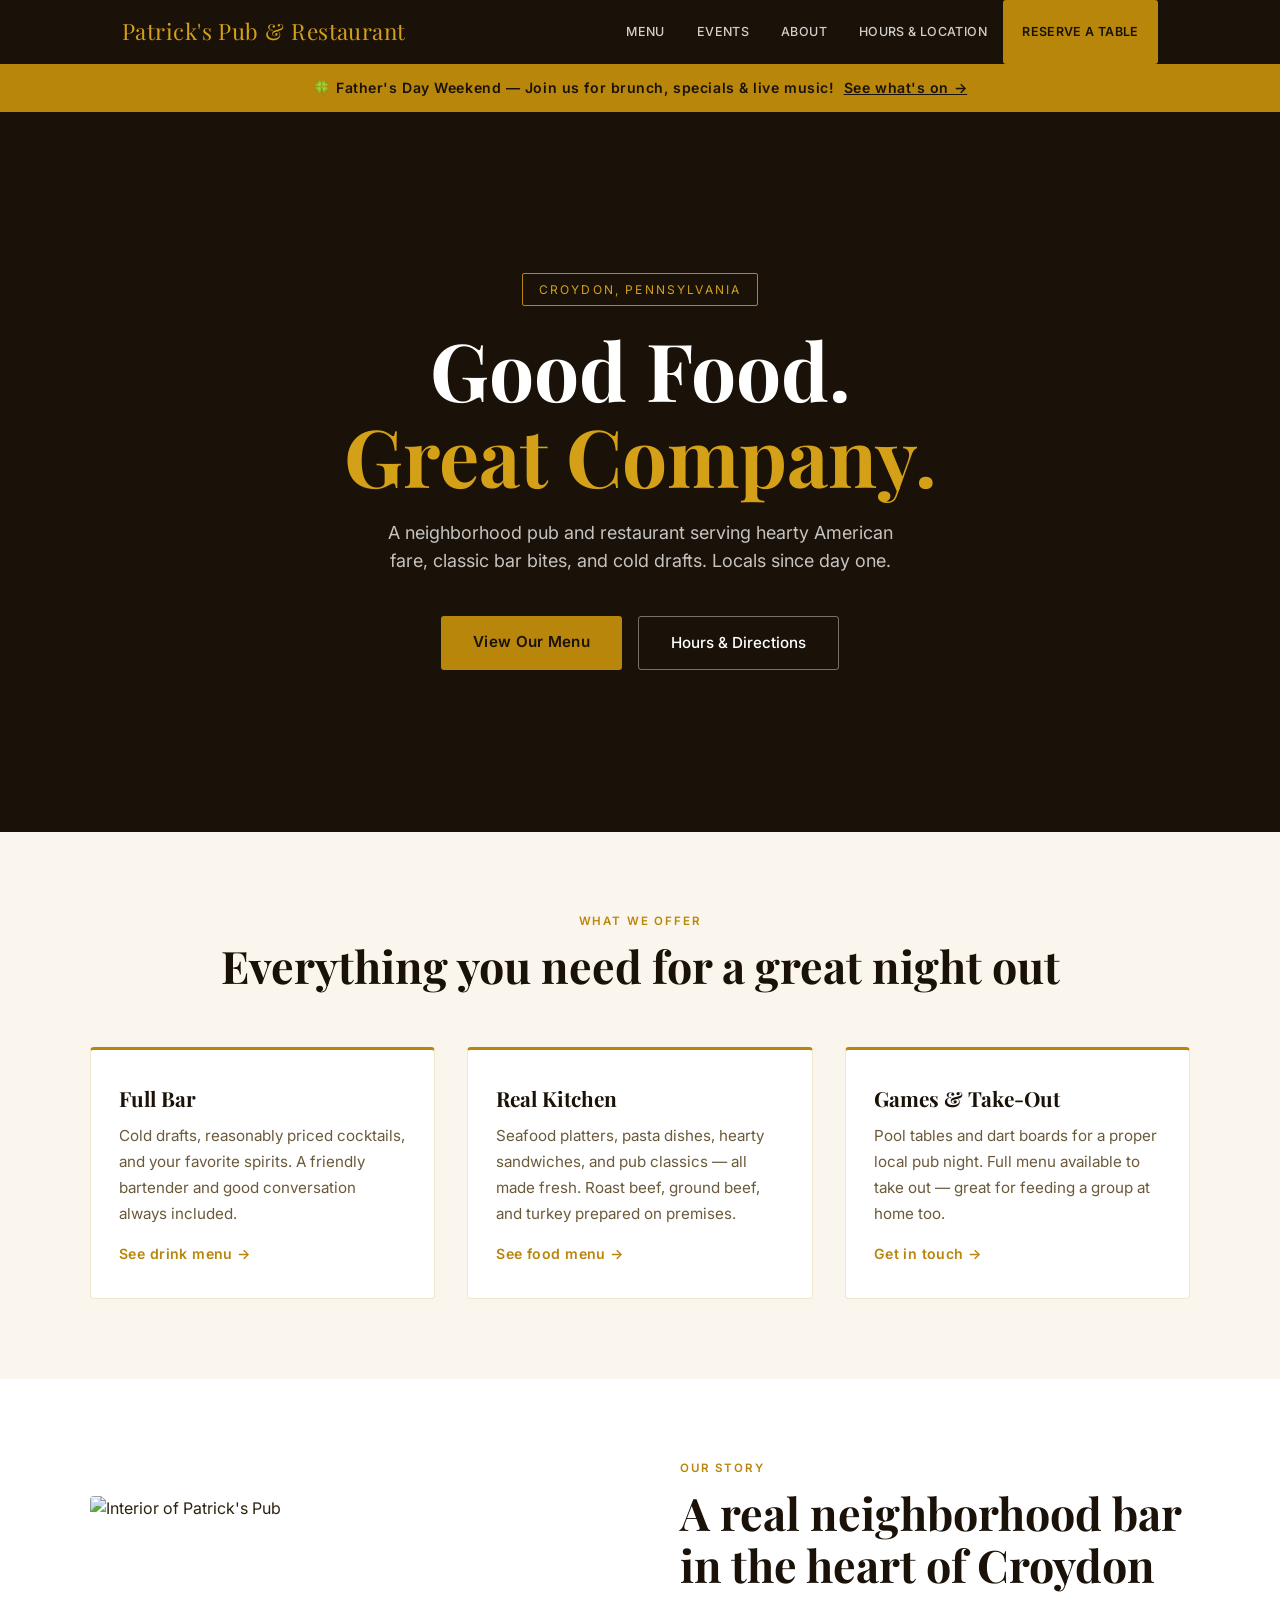
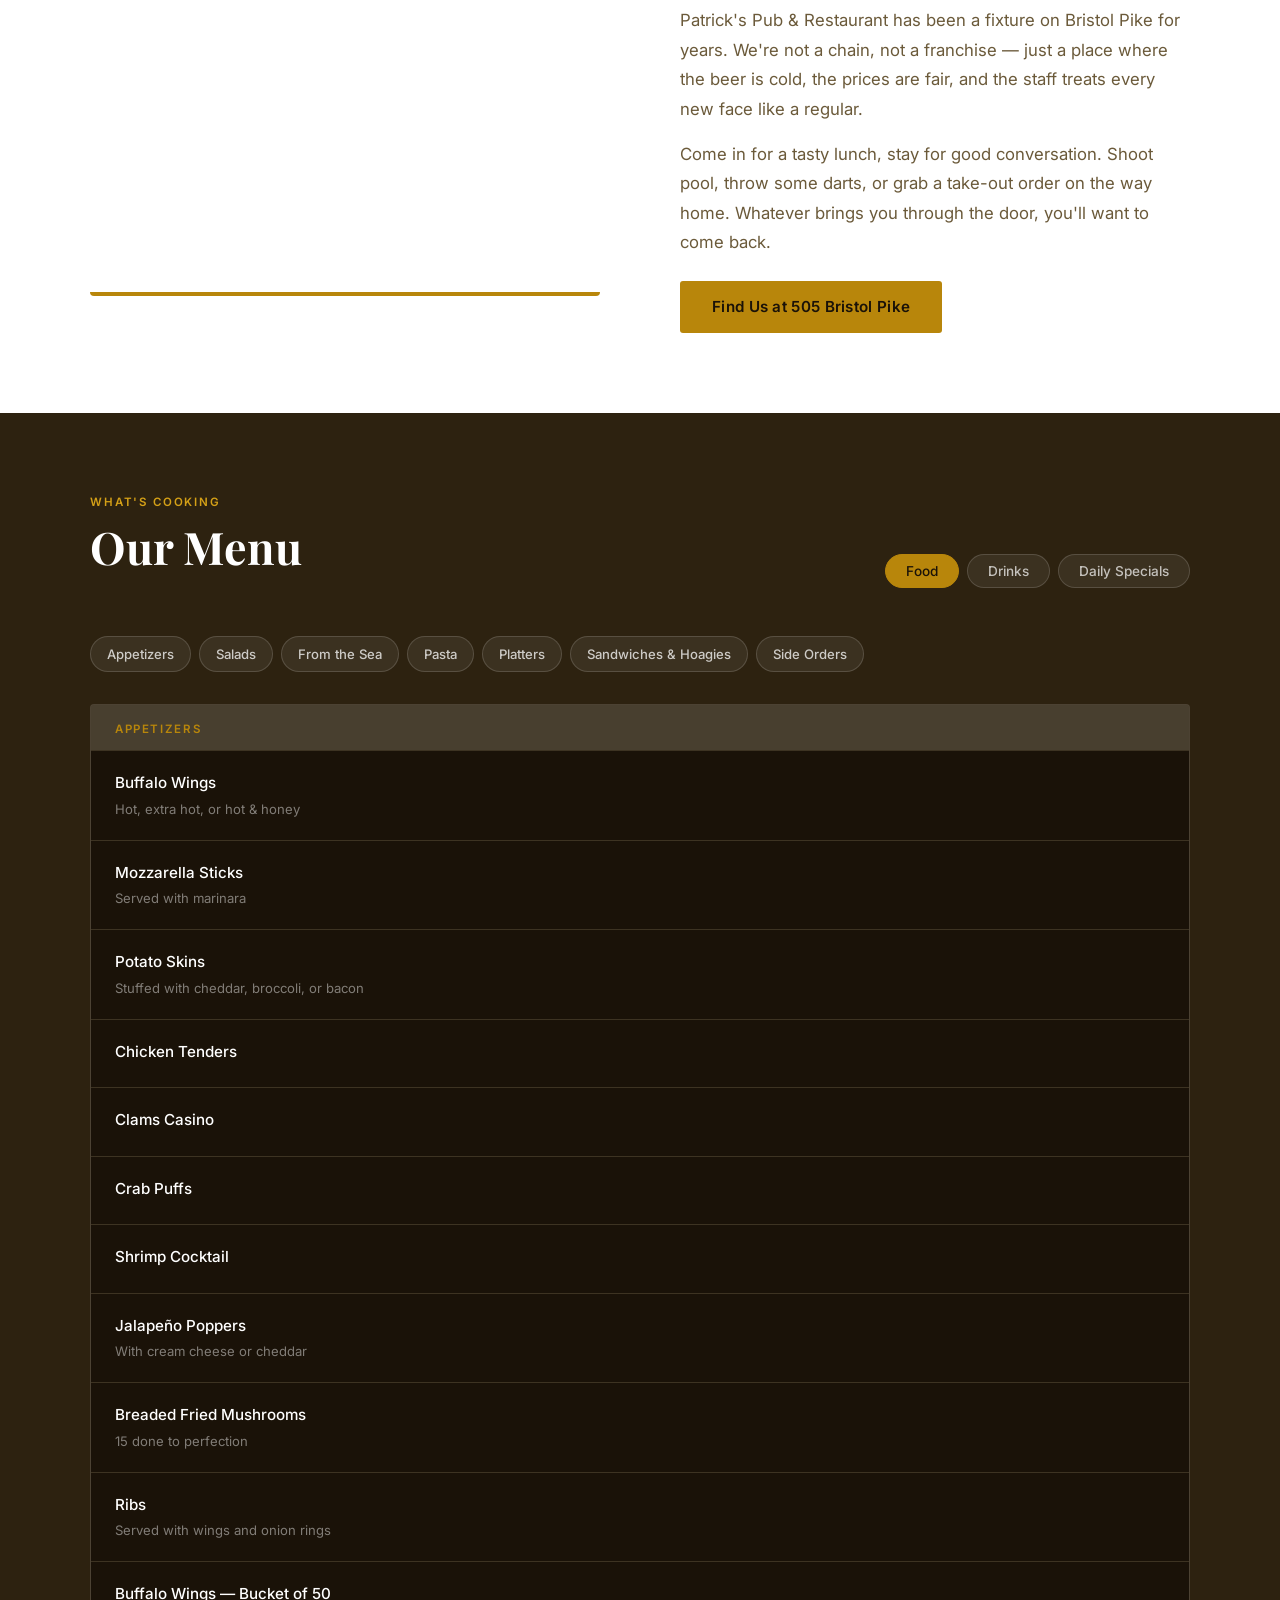
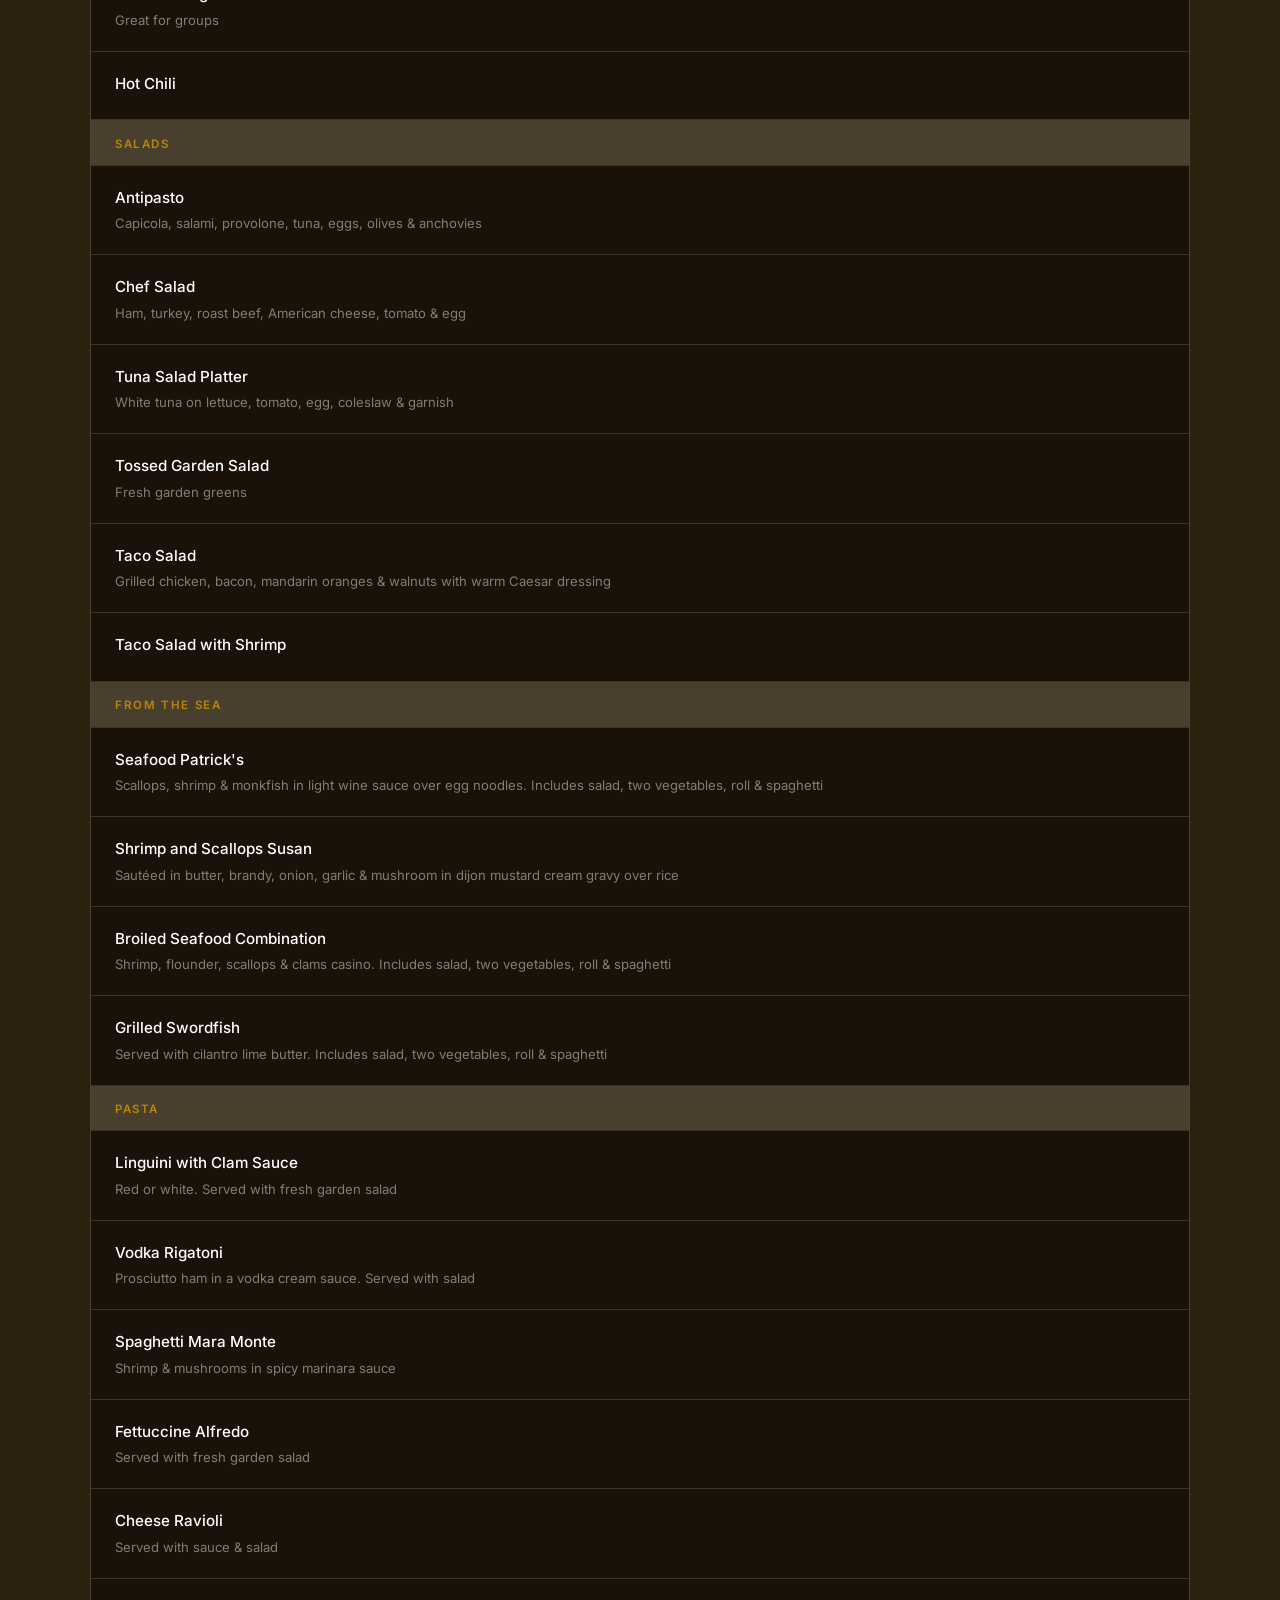
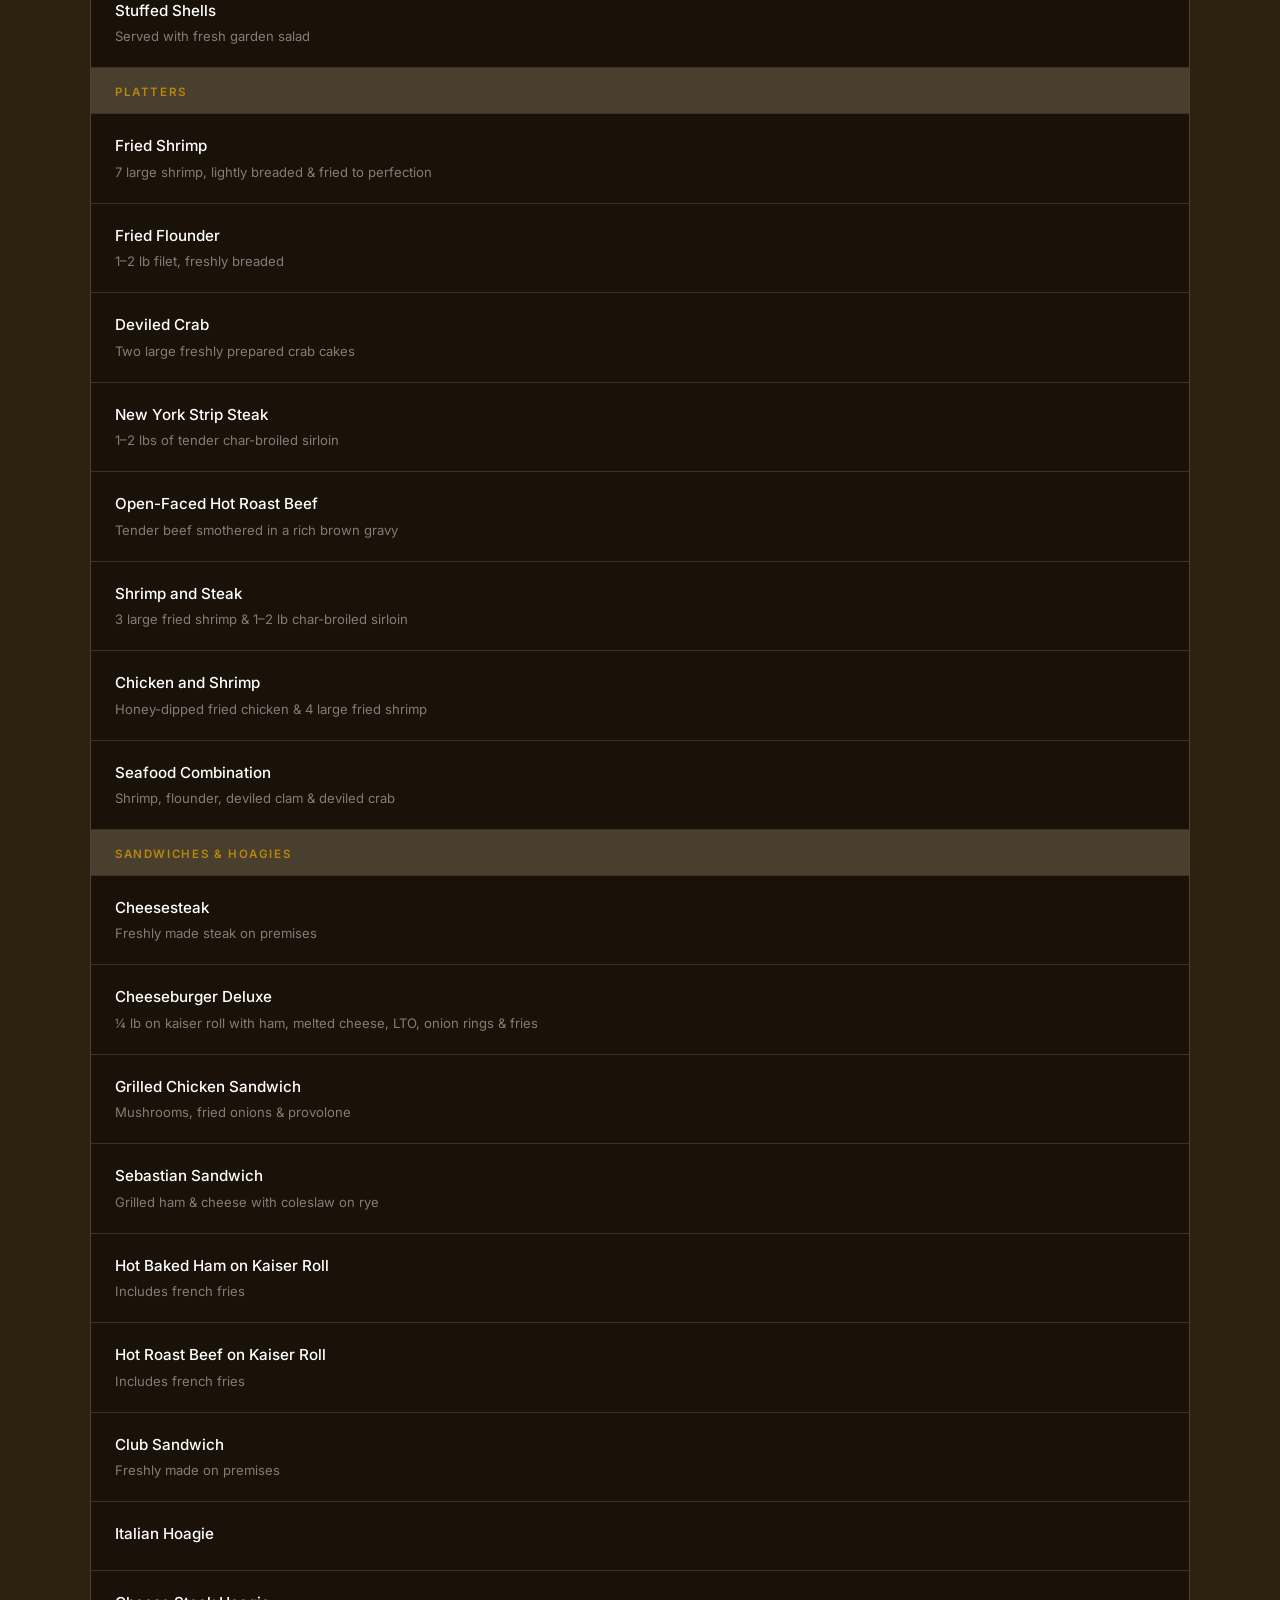
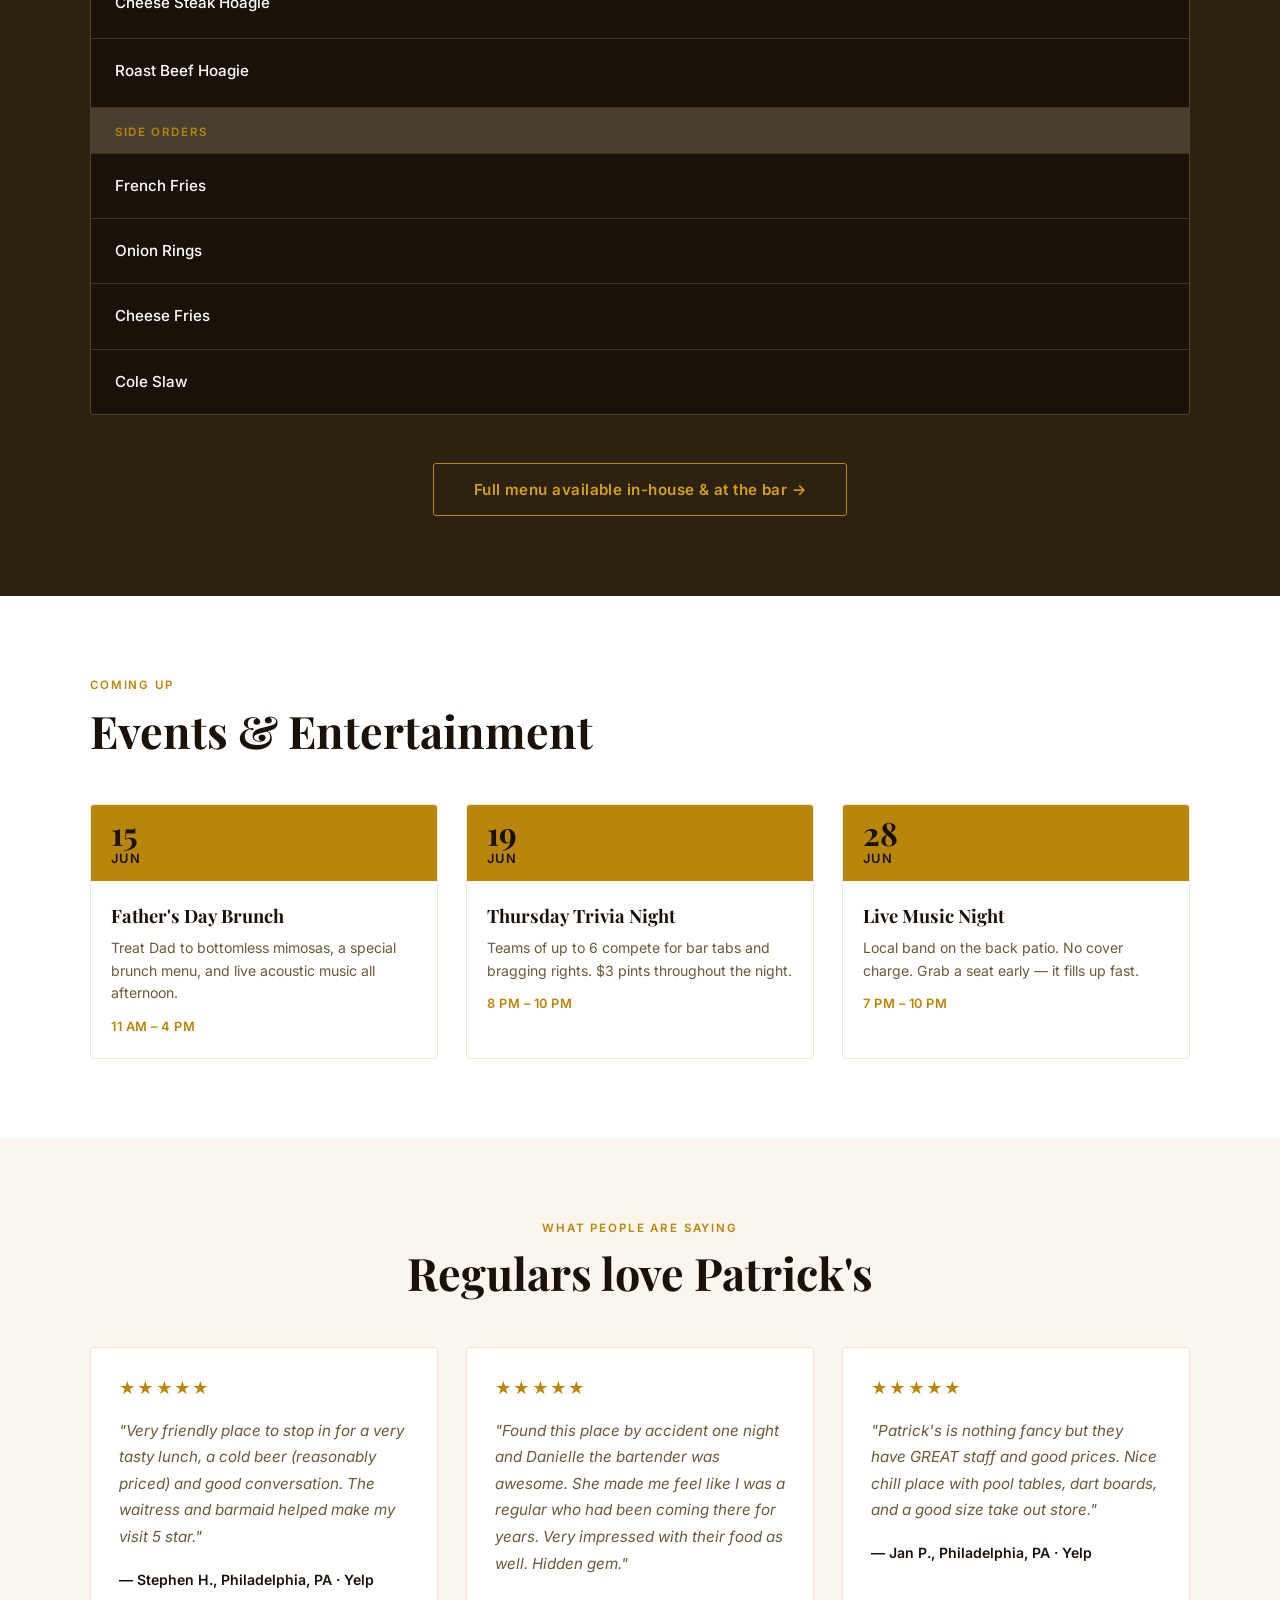
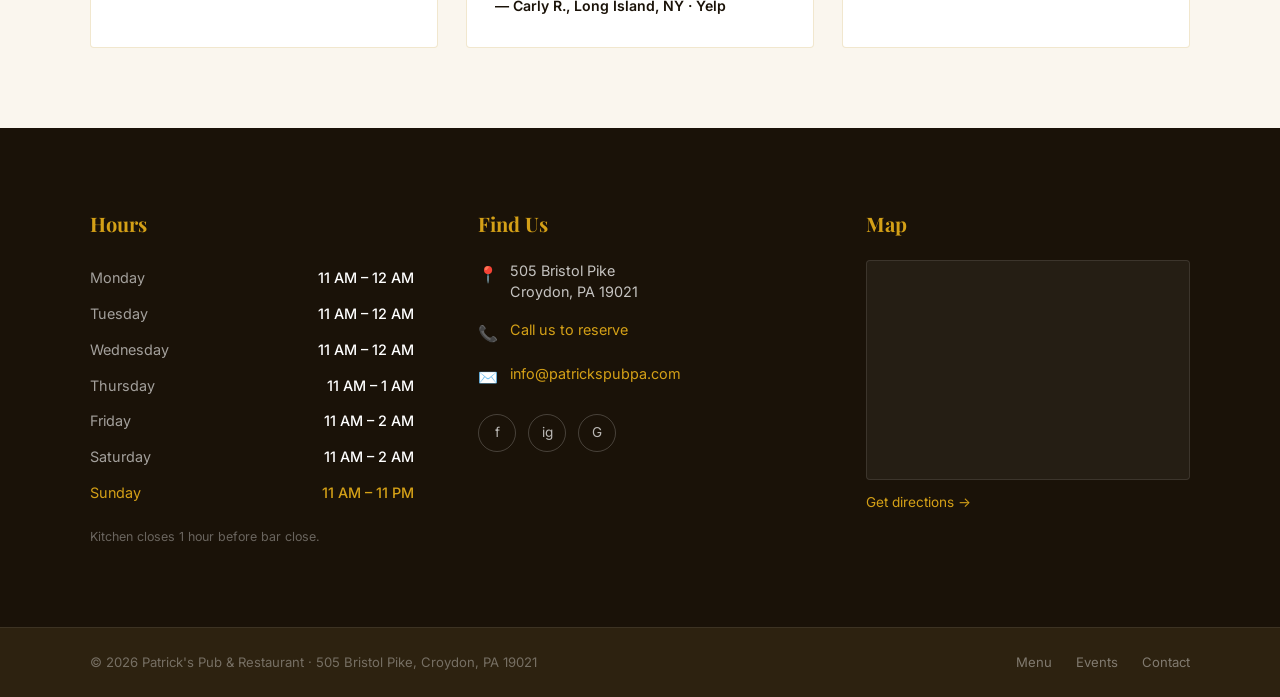
==== index.html @ c728c24e "Remove feature icons from features grid Removed feature icons from the features grid section." ====
<!DOCTYPE html>
<html lang="en">
<head>
<meta charset="UTF-8">
<meta name="viewport" content="width=device-width, initial-scale=1.0">
<title>Patrick's Pub & Restaurant – Croydon, PA</title>
<link href="https://fonts.googleapis.com/css2?family=Playfair+Display:wght@400;700&family=Inter:wght@400;500;600&display=swap" rel="stylesheet">
<style>
  *, *::before, *::after { box-sizing: border-box; margin: 0; padding: 0; }

  :root {
    --gold: #B8860B;
    --gold-light: #D4A017;
    --gold-pale: #FFF8E7;
    --dark: #1A1208;
    --dark-mid: #2D2210;
    --charcoal: #3B3020;
    --cream: #FAF6EE;
    --text: #2D2210;
    --text-muted: #6B5A3A;
    --border: rgba(184,134,11,0.2);
    --white: #fff;
  }

  html { scroll-behavior: smooth; }

  body {
    font-family: 'Inter', sans-serif;
    color: var(--text);
    background: var(--cream);
    line-height: 1.6;
  }

  /* ── NAV ── */
  nav {
    position: sticky;
    top: 0;
    z-index: 100;
    background: var(--dark);
    border-bottom: 1px solid var(--gold);
  }
  .nav-inner {
    max-width: 1100px;
    margin: 0 auto;
    padding: 0 2rem;
    display: flex;
    align-items: center;
    justify-content: space-between;
    height: 64px;
  }
  .nav-logo {
    font-family: 'Playfair Display', serif;
    font-size: 1.4rem;
    color: var(--gold-light);
    text-decoration: none;
    letter-spacing: 0.02em;
  }
  .nav-links {
    display: flex;
    gap: 0;
    list-style: none;
  }
  .nav-links a {
    color: rgba(255,255,255,0.8);
    text-decoration: none;
    font-size: 0.875rem;
    font-weight: 500;
    padding: 0 1rem;
    height: 64px;
    display: flex;
    align-items: center;
    transition: color 0.2s, background 0.2s;
    letter-spacing: 0.03em;
    text-transform: uppercase;
    font-size: 0.78rem;
  }
  .nav-links a:hover { color: var(--gold-light); background: rgba(255,255,255,0.05); }
  .nav-cta {
    background: var(--gold) !important;
    color: var(--dark) !important;
    font-weight: 600 !important;
    padding: 0 1.2rem !important;
    border-radius: 3px;
  }
  .nav-cta:hover { background: var(--gold-light) !important; }

  .hamburger { display: none; background: none; border: none; cursor: pointer; padding: 8px; }
  .hamburger span { display: block; width: 22px; height: 2px; background: var(--gold-light); margin: 5px 0; transition: 0.3s; }
  .mobile-menu { display: none; background: var(--dark); border-top: 1px solid var(--border); }
  .mobile-menu a { display: block; color: rgba(255,255,255,0.85); text-decoration: none; padding: 1rem 2rem; border-bottom: 1px solid rgba(255,255,255,0.06); font-size: 0.9rem; letter-spacing: 0.03em; }
  .mobile-menu a:hover { background: rgba(255,255,255,0.05); color: var(--gold-light); }

  /* ── HERO ── */
  .hero {
    background: var(--dark);
    color: white;
    min-height: 80vh;
    display: flex;
    align-items: center;
    justify-content: center;
    text-align: center;
    position: relative;
    overflow: hidden;
    padding: 6rem 2rem;
  }
  .hero::before {
    content: '';
    position: absolute;
    inset: 0;
    background: url('https://images.unsplash.com/photo-1514190051997-0f6f39ca5cde?w=1600&q=80') center/cover no-repeat;
    opacity: 0.18;
  }
  .hero-content { position: relative; max-width: 760px; }
  .hero-eyebrow {
    display: inline-block;
    font-size: 0.75rem;
    letter-spacing: 0.18em;
    text-transform: uppercase;
    color: var(--gold-light);
    margin-bottom: 1.25rem;
    border: 1px solid var(--gold);
    padding: 0.35rem 1rem;
    border-radius: 2px;
  }
  .hero h1 {
    font-family: 'Playfair Display', serif;
    font-size: clamp(2.8rem, 7vw, 5rem);
    line-height: 1.08;
    font-weight: 700;
    margin-bottom: 1.25rem;
    color: white;
  }
  .hero h1 em { color: var(--gold-light); font-style: normal; }
  .hero p {
    font-size: 1.125rem;
    color: rgba(255,255,255,0.75);
    max-width: 520px;
    margin: 0 auto 2.5rem;
  }
  .hero-actions { display: flex; gap: 1rem; justify-content: center; flex-wrap: wrap; }
  .btn-primary {
    background: var(--gold);
    color: var(--dark);
    text-decoration: none;
    font-weight: 600;
    padding: 0.85rem 2rem;
    border-radius: 3px;
    font-size: 0.95rem;
    transition: background 0.2s, transform 0.15s;
    letter-spacing: 0.02em;
  }
  .btn-primary:hover { background: var(--gold-light); transform: translateY(-1px); }
  .btn-outline {
    border: 1.5px solid rgba(255,255,255,0.4);
    color: white;
    text-decoration: none;
    font-weight: 500;
    padding: 0.85rem 2rem;
    border-radius: 3px;
    font-size: 0.95rem;
    transition: border-color 0.2s, background 0.2s;
  }
  .btn-outline:hover { border-color: var(--gold); background: rgba(255,255,255,0.05); }

  /* ── INFO BAR ── */
  .info-bar {
    background: var(--gold);
    color: var(--dark);
    padding: 0.75rem 2rem;
    text-align: center;
    font-size: 0.88rem;
    font-weight: 600;
    letter-spacing: 0.04em;
  }
  .info-bar a { color: var(--dark); text-decoration: underline; }

  /* ── SECTIONS ── */
  section { padding: 5rem 2rem; }
  .section-inner { max-width: 1100px; margin: 0 auto; }

  .section-label {
    font-size: 0.72rem;
    letter-spacing: 0.16em;
    text-transform: uppercase;
    color: var(--gold);
    font-weight: 600;
    margin-bottom: 0.6rem;
  }
  .section-title {
    font-family: 'Playfair Display', serif;
    font-size: clamp(2rem, 4vw, 2.8rem);
    font-weight: 700;
    color: var(--dark);
    line-height: 1.15;
    margin-bottom: 1rem;
  }
  .section-body {
    font-size: 1.05rem;
    color: var(--text-muted);
    max-width: 560px;
    line-height: 1.75;
  }

  /* ── ABOUT ── */
  .about { background: var(--white); }
  .about-grid {
    display: grid;
    grid-template-columns: 1fr 1fr;
    gap: 5rem;
    align-items: center;
  }
  .about-img {
    border-radius: 4px;
    overflow: hidden;
    position: relative;
  }
  .about-img img { width: 100%; display: block; height: 400px; object-fit: cover; }
  .about-img::after {
    content: '';
    position: absolute;
    bottom: 0;
    left: 0;
    right: 0;
    height: 4px;
    background: var(--gold);
  }
  .about-text .btn-primary { display: inline-block; margin-top: 1.5rem; }

  /* ── FEATURES (3-up) ── */
  .features { background: var(--cream); }
  .features-grid {
    display: grid;
    grid-template-columns: repeat(3, 1fr);
    gap: 2rem;
    margin-top: 3.5rem;
  }
  .feature-card {
    background: var(--white);
    border: 1px solid var(--border);
    border-top: 3px solid var(--gold);
    border-radius: 4px;
    padding: 2rem 1.75rem;
  }
  .feature-icon {
    width: 48px;
    height: 48px;
    background: var(--gold-pale);
    border-radius: 50%;
    display: flex;
    align-items: center;
    justify-content: center;
    margin-bottom: 1.25rem;
    font-size: 1.4rem;
  }
  .feature-card h3 {
    font-family: 'Playfair Display', serif;
    font-size: 1.3rem;
    font-weight: 700;
    color: var(--dark);
    margin-bottom: 0.5rem;
  }
  .feature-card p { font-size: 0.95rem; color: var(--text-muted); line-height: 1.7; }
  .feature-card a {
    display: inline-block;
    margin-top: 1rem;
    color: var(--gold);
    font-weight: 600;
    font-size: 0.88rem;
    text-decoration: none;
    letter-spacing: 0.03em;
  }
  .feature-card a:hover { text-decoration: underline; }

  /* ── MENU PREVIEW ── */
  .menu-section { background: var(--dark-mid); }
  .menu-section .section-title { color: white; }
  .menu-section .section-body { color: rgba(255,255,255,0.65); }
  .menu-section .section-label { color: var(--gold-light); }
  .menu-header { display: flex; justify-content: space-between; align-items: flex-end; flex-wrap: wrap; gap: 1rem; margin-bottom: 3rem; }
  .menu-tabs { display: flex; gap: 0.5rem; flex-wrap: wrap; margin-top: 1.5rem; }
  .menu-tab {
    background: rgba(255,255,255,0.07);
    border: 1px solid rgba(255,255,255,0.15);
    color: rgba(255,255,255,0.7);
    padding: 0.5rem 1.25rem;
    border-radius: 30px;
    font-size: 0.85rem;
    cursor: pointer;
    font-family: 'Inter', sans-serif;
    font-weight: 500;
    transition: 0.2s;
  }
  .menu-tab:hover, .menu-tab.active { background: var(--gold); border-color: var(--gold); color: var(--dark); }
  .menu-grid { display: grid; grid-template-columns: 1fr; gap: 1px; background: rgba(255,255,255,0.08); border: 1px solid rgba(255,255,255,0.08); border-radius: 4px; overflow: hidden; }
  .menu-section-btns { display: flex; gap: 0.5rem; flex-wrap: wrap; margin: 1.5rem 0 2rem; }
  .menu-section-btn { background: rgba(255,255,255,0.07); border: 1px solid rgba(255,255,255,0.15); color: rgba(255,255,255,0.75); padding: 0.4rem 1rem; border-radius: 30px; font-size: 0.82rem; cursor: pointer; font-family: 'Inter', sans-serif; font-weight: 500; transition: 0.2s; text-decoration: none; display: inline-block; }
  .menu-section-btn:hover { background: rgba(184,134,11,0.25); border-color: var(--gold); color: var(--gold-light); }
  .menu-item {
    background: var(--dark);
    padding: 1.25rem 1.5rem;
    display: flex;
    justify-content: space-between;
    align-items: baseline;
    gap: 1rem;
  }
  .menu-item:hover { background: var(--dark-mid); }
  .menu-item-name { font-weight: 500; color: white; font-size: 0.95rem; }
  .menu-item-desc { font-size: 0.82rem; color: rgba(255,255,255,0.45); margin-top: 0.2rem; }
  .menu-item-price { color: var(--gold-light); font-weight: 600; font-size: 0.95rem; white-space: nowrap; flex-shrink: 0; }
  .menu-divider { grid-column: 1 / -1; background: rgba(255,255,255,0.06); padding: 0.6rem 1.5rem; }
  .menu-divider span { font-size: 0.72rem; letter-spacing: 0.14em; text-transform: uppercase; color: var(--gold); font-weight: 600; }
  .menu-cta { text-align: center; margin-top: 3rem; }
  .menu-cta a { display: inline-block; border: 1.5px solid var(--gold); color: var(--gold-light); text-decoration: none; font-weight: 600; padding: 0.85rem 2.5rem; border-radius: 3px; font-size: 0.95rem; transition: 0.2s; letter-spacing: 0.03em; }
  .menu-cta a:hover { background: var(--gold); color: var(--dark); }

  /* ── EVENTS ── */
  .events { background: var(--white); }
  .events-grid { display: grid; grid-template-columns: repeat(3, 1fr); gap: 1.75rem; margin-top: 3rem; }
  .event-card { border: 1px solid var(--border); border-radius: 4px; overflow: hidden; }
  .event-date-bar { background: var(--gold); padding: 0.75rem 1.25rem; display: flex; align-items: center; gap: 0.75rem; }
  .event-day { font-family: 'Playfair Display', serif; font-size: 2rem; font-weight: 700; color: var(--dark); line-height: 1; }
  .event-month { font-size: 0.8rem; font-weight: 600; color: var(--dark); text-transform: uppercase; letter-spacing: 0.1em; }
  .event-body { padding: 1.25rem; }
  .event-body h3 { font-family: 'Playfair Display', serif; font-size: 1.15rem; font-weight: 700; color: var(--dark); margin-bottom: 0.4rem; }
  .event-body p { font-size: 0.88rem; color: var(--text-muted); line-height: 1.6; }
  .event-time { display: inline-block; margin-top: 0.75rem; font-size: 0.8rem; font-weight: 600; color: var(--gold); letter-spacing: 0.04em; }

  /* ── REVIEWS ── */
  .reviews { background: var(--cream); }
  .reviews-grid { display: grid; grid-template-columns: repeat(3, 1fr); gap: 1.75rem; margin-top: 3rem; }
  .review-card { background: var(--white); border: 1px solid var(--border); border-radius: 4px; padding: 1.75rem; }
  .stars { color: var(--gold); font-size: 1rem; margin-bottom: 1rem; letter-spacing: 0.08em; }
  .review-card blockquote { font-size: 0.95rem; color: var(--text-muted); line-height: 1.75; font-style: italic; margin-bottom: 1rem; }
  .reviewer { font-weight: 600; font-size: 0.88rem; color: var(--dark); }

  /* ── HOURS + LOCATION ── */
  .location-section { background: var(--dark); color: white; }
  .location-grid { display: grid; grid-template-columns: 1fr 1fr 1fr; gap: 4rem; }
  .location-col h3 { font-family: 'Playfair Display', serif; font-size: 1.25rem; color: var(--gold-light); margin-bottom: 1.25rem; }
  .hours-table { width: 100%; border-collapse: collapse; }
  .hours-table td { padding: 0.4rem 0; font-size: 0.9rem; }
  .hours-table td:first-child { color: rgba(255,255,255,0.6); }
  .hours-table td:last-child { text-align: right; color: white; font-weight: 500; }
  .hours-table tr.today td { color: var(--gold-light); }
  .hours-table tr.today td:last-child { color: var(--gold-light); }
  .contact-item { display: flex; gap: 0.75rem; margin-bottom: 1rem; align-items: flex-start; }
  .contact-icon { font-size: 1rem; color: var(--gold); margin-top: 2px; flex-shrink: 0; }
  .contact-item p { font-size: 0.9rem; color: rgba(255,255,255,0.75); line-height: 1.5; }
  .contact-item a { color: var(--gold-light); text-decoration: none; }
  .contact-item a:hover { text-decoration: underline; }
  .social-links { display: flex; gap: 0.75rem; margin-top: 1.5rem; }
  .social-link {
    width: 38px; height: 38px; border-radius: 50%;
    border: 1px solid rgba(255,255,255,0.2);
    display: flex; align-items: center; justify-content: center;
    color: rgba(255,255,255,0.7); text-decoration: none; font-size: 0.85rem;
    transition: 0.2s;
  }
  .social-link:hover { border-color: var(--gold); color: var(--gold-light); }
  .map-embed { border-radius: 4px; overflow: hidden; height: 220px; background: rgba(255,255,255,0.05); border: 1px solid rgba(255,255,255,0.1); display: flex; align-items: center; justify-content: center; }
  .map-embed iframe { width: 100%; height: 100%; border: none; display: block; }

  /* ── FOOTER ── */
  footer { background: var(--dark-mid); border-top: 1px solid rgba(255,255,255,0.08); padding: 1.5rem 2rem; }
  .footer-inner { max-width: 1100px; margin: 0 auto; display: flex; justify-content: space-between; align-items: center; flex-wrap: wrap; gap: 1rem; }
  .footer-inner p { font-size: 0.82rem; color: rgba(255,255,255,0.35); }
  .footer-links { display: flex; gap: 1.5rem; }
  .footer-links a { font-size: 0.82rem; color: rgba(255,255,255,0.4); text-decoration: none; }
  .footer-links a:hover { color: var(--gold-light); }

  /* ── RESPONSIVE ── */
  @media (max-width: 900px) {
    .nav-links { display: none; }
    .hamburger { display: block; }
    .about-grid { grid-template-columns: 1fr; gap: 2.5rem; }
    .features-grid { grid-template-columns: 1fr; }
    .menu-grid { grid-template-columns: 1fr; }
    .events-grid { grid-template-columns: 1fr; }
    .reviews-grid { grid-template-columns: 1fr; }
    .location-grid { grid-template-columns: 1fr; gap: 2.5rem; }
    .footer-inner { flex-direction: column; text-align: center; }
  }
  @media (max-width: 600px) {
    section { padding: 3.5rem 1.25rem; }
    .hero { padding: 4rem 1.25rem; min-height: auto; }
    .menu-header { flex-direction: column; align-items: flex-start; }
  }
</style>
</head>
<body>

<!-- NAV -->
<nav>
  <div class="nav-inner">
    <a href="#" class="nav-logo">Patrick's Pub &amp; Restaurant</a>
    <ul class="nav-links">
      <li><a href="#menu">Menu</a></li>
      <li><a href="#events">Events</a></li>
      <li><a href="#about">About</a></li>
      <li><a href="#location">Hours &amp; Location</a></li>
      <li><a href="tel:+1" class="nav-cta">Reserve a Table</a></li>
    </ul>
    <button class="hamburger" onclick="document.getElementById('mobileMenu').style.display = document.getElementById('mobileMenu').style.display === 'block' ? 'none' : 'block'" aria-label="Toggle menu">
      <span></span><span></span><span></span>
    </button>
  </div>
  <div class="mobile-menu" id="mobileMenu">
    <a href="#menu">Menu</a>
    <a href="#events">Events &amp; Specials</a>
    <a href="#about">About Us</a>
    <a href="#location">Hours &amp; Location</a>
    <a href="tel:+1">Reserve a Table</a>
  </div>
</nav>

<!-- INFO BAR -->
<div class="info-bar">
  🍀 Father's Day Weekend — Join us for brunch, specials &amp; live music! &nbsp;<a href="#events">See what's on →</a>
</div>

<!-- HERO -->
<section class="hero" id="home">
  <div class="hero-content">
    <span class="hero-eyebrow">Croydon, Pennsylvania</span>
    <h1>Good Food.<br><em>Great Company.</em></h1>
    <p>A neighborhood pub and restaurant serving hearty American fare, classic bar bites, and cold drafts. Locals since day one.</p>
    <div class="hero-actions">
      <a href="#menu" class="btn-primary">View Our Menu</a>
      <a href="#location" class="btn-outline">Hours &amp; Directions</a>
    </div>
  </div>
</section>

<!-- FEATURES 3-UP -->
<section class="features" id="about">
  <div class="section-inner">
    <div style="text-align:center; margin-bottom: 1rem;">
      <p class="section-label">What we offer</p>
      <h2 class="section-title" style="margin: 0 auto;">Everything you need for a great night out</h2>
    </div>
    <div class="features-grid">
      <div class="feature-card">
        <h3>Full Bar</h3>
        <p>Cold drafts, reasonably priced cocktails, and your favorite spirits. A friendly bartender and good conversation always included.</p>
        <a href="#menu">See drink menu →</a>
      </div>
      <div class="feature-card">
        <h3>Real Kitchen</h3>
        <p>Seafood platters, pasta dishes, hearty sandwiches, and pub classics — all made fresh. Roast beef, ground beef, and turkey prepared on premises.</p>
        <a href="#menu">See food menu →</a>
      </div>
      <div class="feature-card">
        <h3>Games &amp; Take-Out</h3>
        <p>Pool tables and dart boards for a proper local pub night. Full menu available to take out — great for feeding a group at home too.</p>
        <a href="#location">Get in touch →</a>
      </div>
    </div>
  </div>
</section>

<!-- ABOUT -->
<section class="about">
  <div class="section-inner">
    <div class="about-grid">
      <div class="about-img">
        <img src="https://images.unsplash.com/photo-1555396273-367ea4eb4db5?w=800&q=80" alt="Interior of Patrick's Pub" loading="lazy">
      </div>
      <div class="about-text">
        <p class="section-label">Our story</p>
        <h2 class="section-title">A real neighborhood bar in the heart of Croydon</h2>
        <p class="section-body">Patrick's Pub &amp; Restaurant has been a fixture on Bristol Pike for years. We're not a chain, not a franchise — just a place where the beer is cold, the prices are fair, and the staff treats every new face like a regular.</p>
        <p class="section-body" style="margin-top:1rem;">Come in for a tasty lunch, stay for good conversation. Shoot pool, throw some darts, or grab a take-out order on the way home. Whatever brings you through the door, you'll want to come back.</p>
        <a href="#location" class="btn-primary">Find Us at 505 Bristol Pike</a>
      </div>
    </div>
  </div>
</section>

<!-- MENU -->
<section class="menu-section" id="menu">
  <div class="section-inner">
    <div class="menu-header">
      <div>
        <p class="section-label">What's cooking</p>
        <h2 class="section-title">Our Menu</h2>
      </div>
      <div class="menu-tabs">
        <button class="menu-tab active" onclick="showMenu('food', this)">Food</button>
        <button class="menu-tab" onclick="showMenu('drinks', this)">Drinks</button>
        <button class="menu-tab" onclick="showMenu('specials', this)">Daily Specials</button>
      </div>
    </div>

    <div class="menu-section-btns" id="food-section-btns">
      <a href="#sec-appetizers" class="menu-section-btn">Appetizers</a>
      <a href="#sec-salads" class="menu-section-btn">Salads</a>
      <a href="#sec-sea" class="menu-section-btn">From the Sea</a>
      <a href="#sec-pasta" class="menu-section-btn">Pasta</a>
      <a href="#sec-platters" class="menu-section-btn">Platters</a>
      <a href="#sec-sandwiches" class="menu-section-btn">Sandwiches &amp; Hoagies</a>
      <a href="#sec-sides" class="menu-section-btn">Side Orders</a>
    </div>

    <!-- FOOD MENU -->
    <div id="menu-food" class="menu-grid">
      <div class="menu-divider" id="sec-appetizers"><span>Appetizers</span></div>
      <div class="menu-item"><div><div class="menu-item-name">Buffalo Wings</div><div class="menu-item-desc">Hot, extra hot, or hot &amp; honey</div></div><div class="menu-item-price"></div></div>
      <div class="menu-item"><div><div class="menu-item-name">Mozzarella Sticks</div><div class="menu-item-desc">Served with marinara</div></div><div class="menu-item-price"></div></div>
      <div class="menu-item"><div><div class="menu-item-name">Potato Skins</div><div class="menu-item-desc">Stuffed with cheddar, broccoli, or bacon</div></div><div class="menu-item-price"></div></div>
      <div class="menu-item"><div><div class="menu-item-name">Chicken Tenders</div><div class="menu-item-desc"></div></div><div class="menu-item-price"></div></div>
      <div class="menu-item"><div><div class="menu-item-name">Clams Casino</div><div class="menu-item-desc"></div></div><div class="menu-item-price"></div></div>
      <div class="menu-item"><div><div class="menu-item-name">Crab Puffs</div><div class="menu-item-desc"></div></div><div class="menu-item-price"></div></div>
      <div class="menu-item"><div><div class="menu-item-name">Shrimp Cocktail</div><div class="menu-item-desc"></div></div><div class="menu-item-price"></div></div>
      <div class="menu-item"><div><div class="menu-item-name">Jalapeño Poppers</div><div class="menu-item-desc">With cream cheese or cheddar</div></div><div class="menu-item-price"></div></div>
      <div class="menu-item"><div><div class="menu-item-name">Breaded Fried Mushrooms</div><div class="menu-item-desc">15 done to perfection</div></div><div class="menu-item-price"></div></div>
      <div class="menu-item"><div><div class="menu-item-name">Ribs</div><div class="menu-item-desc">Served with wings and onion rings</div></div><div class="menu-item-price"></div></div>
      <div class="menu-item"><div><div class="menu-item-name">Buffalo Wings — Bucket of 50</div><div class="menu-item-desc">Great for groups</div></div><div class="menu-item-price"></div></div>
      <div class="menu-item"><div><div class="menu-item-name">Hot Chili</div><div class="menu-item-desc"></div></div><div class="menu-item-price"></div></div>

      <div class="menu-divider" id="sec-salads"><span>Salads</span></div>
      <div class="menu-item"><div><div class="menu-item-name">Antipasto</div><div class="menu-item-desc">Capicola, salami, provolone, tuna, eggs, olives &amp; anchovies</div></div><div class="menu-item-price"></div></div>
      <div class="menu-item"><div><div class="menu-item-name">Chef Salad</div><div class="menu-item-desc">Ham, turkey, roast beef, American cheese, tomato &amp; egg</div></div><div class="menu-item-price"></div></div>
      <div class="menu-item"><div><div class="menu-item-name">Tuna Salad Platter</div><div class="menu-item-desc">White tuna on lettuce, tomato, egg, coleslaw &amp; garnish</div></div><div class="menu-item-price"></div></div>
      <div class="menu-item"><div><div class="menu-item-name">Tossed Garden Salad</div><div class="menu-item-desc">Fresh garden greens</div></div><div class="menu-item-price"></div></div>
      <div class="menu-item"><div><div class="menu-item-name">Taco Salad</div><div class="menu-item-desc">Grilled chicken, bacon, mandarin oranges &amp; walnuts with warm Caesar dressing</div></div><div class="menu-item-price"></div></div>
      <div class="menu-item"><div><div class="menu-item-name">Taco Salad with Shrimp</div><div class="menu-item-desc"></div></div><div class="menu-item-price"></div></div>

      <div class="menu-divider" id="sec-sea"><span>From the Sea</span></div>
      <div class="menu-item"><div><div class="menu-item-name">Seafood Patrick's</div><div class="menu-item-desc">Scallops, shrimp &amp; monkfish in light wine sauce over egg noodles. Includes salad, two vegetables, roll &amp; spaghetti</div></div><div class="menu-item-price"></div></div>
      <div class="menu-item"><div><div class="menu-item-name">Shrimp and Scallops Susan</div><div class="menu-item-desc">Sautéed in butter, brandy, onion, garlic &amp; mushroom in dijon mustard cream gravy over rice</div></div><div class="menu-item-price"></div></div>
      <div class="menu-item"><div><div class="menu-item-name">Broiled Seafood Combination</div><div class="menu-item-desc">Shrimp, flounder, scallops &amp; clams casino. Includes salad, two vegetables, roll &amp; spaghetti</div></div><div class="menu-item-price"></div></div>
      <div class="menu-item"><div><div class="menu-item-name">Grilled Swordfish</div><div class="menu-item-desc">Served with cilantro lime butter. Includes salad, two vegetables, roll &amp; spaghetti</div></div><div class="menu-item-price"></div></div>

      <div class="menu-divider" id="sec-pasta"><span>Pasta</span></div>
      <div class="menu-item"><div><div class="menu-item-name">Linguini with Clam Sauce</div><div class="menu-item-desc">Red or white. Served with fresh garden salad</div></div><div class="menu-item-price"></div></div>
      <div class="menu-item"><div><div class="menu-item-name">Vodka Rigatoni</div><div class="menu-item-desc">Prosciutto ham in a vodka cream sauce. Served with salad</div></div><div class="menu-item-price"></div></div>
      <div class="menu-item"><div><div class="menu-item-name">Spaghetti Mara Monte</div><div class="menu-item-desc">Shrimp &amp; mushrooms in spicy marinara sauce</div></div><div class="menu-item-price"></div></div>
      <div class="menu-item"><div><div class="menu-item-name">Fettuccine Alfredo</div><div class="menu-item-desc">Served with fresh garden salad</div></div><div class="menu-item-price"></div></div>
      <div class="menu-item"><div><div class="menu-item-name">Cheese Ravioli</div><div class="menu-item-desc">Served with sauce &amp; salad</div></div><div class="menu-item-price"></div></div>
      <div class="menu-item"><div><div class="menu-item-name">Stuffed Shells</div><div class="menu-item-desc">Served with fresh garden salad</div></div><div class="menu-item-price"></div></div>

      <div class="menu-divider" id="sec-platters"><span>Platters</span></div>
      <div class="menu-item"><div><div class="menu-item-name">Fried Shrimp</div><div class="menu-item-desc">7 large shrimp, lightly breaded &amp; fried to perfection</div></div><div class="menu-item-price"></div></div>
      <div class="menu-item"><div><div class="menu-item-name">Fried Flounder</div><div class="menu-item-desc">1–2 lb filet, freshly breaded</div></div><div class="menu-item-price"></div></div>
      <div class="menu-item"><div><div class="menu-item-name">Deviled Crab</div><div class="menu-item-desc">Two large freshly prepared crab cakes</div></div><div class="menu-item-price"></div></div>
      <div class="menu-item"><div><div class="menu-item-name">New York Strip Steak</div><div class="menu-item-desc">1–2 lbs of tender char-broiled sirloin</div></div><div class="menu-item-price"></div></div>
      <div class="menu-item"><div><div class="menu-item-name">Open-Faced Hot Roast Beef</div><div class="menu-item-desc">Tender beef smothered in a rich brown gravy</div></div><div class="menu-item-price"></div></div>
      <div class="menu-item"><div><div class="menu-item-name">Shrimp and Steak</div><div class="menu-item-desc">3 large fried shrimp &amp; 1–2 lb char-broiled sirloin</div></div><div class="menu-item-price"></div></div>
      <div class="menu-item"><div><div class="menu-item-name">Chicken and Shrimp</div><div class="menu-item-desc">Honey-dipped fried chicken &amp; 4 large fried shrimp</div></div><div class="menu-item-price"></div></div>
      <div class="menu-item"><div><div class="menu-item-name">Seafood Combination</div><div class="menu-item-desc">Shrimp, flounder, deviled clam &amp; deviled crab</div></div><div class="menu-item-price"></div></div>

      <div class="menu-divider" id="sec-sandwiches"><span>Sandwiches &amp; Hoagies</span></div>
      <div class="menu-item"><div><div class="menu-item-name">Cheesesteak</div><div class="menu-item-desc">Freshly made steak on premises</div></div><div class="menu-item-price"></div></div>
      <div class="menu-item"><div><div class="menu-item-name">Cheeseburger Deluxe</div><div class="menu-item-desc">¼ lb on kaiser roll with ham, melted cheese, LTO, onion rings &amp; fries</div></div><div class="menu-item-price"></div></div>
      <div class="menu-item"><div><div class="menu-item-name">Grilled Chicken Sandwich</div><div class="menu-item-desc">Mushrooms, fried onions &amp; provolone</div></div><div class="menu-item-price"></div></div>
      <div class="menu-item"><div><div class="menu-item-name">Sebastian Sandwich</div><div class="menu-item-desc">Grilled ham &amp; cheese with coleslaw on rye</div></div><div class="menu-item-price"></div></div>
      <div class="menu-item"><div><div class="menu-item-name">Hot Baked Ham on Kaiser Roll</div><div class="menu-item-desc">Includes french fries</div></div><div class="menu-item-price"></div></div>
      <div class="menu-item"><div><div class="menu-item-name">Hot Roast Beef on Kaiser Roll</div><div class="menu-item-desc">Includes french fries</div></div><div class="menu-item-price"></div></div>
      <div class="menu-item"><div><div class="menu-item-name">Club Sandwich</div><div class="menu-item-desc">Freshly made on premises</div></div><div class="menu-item-price"></div></div>
      <div class="menu-item"><div><div class="menu-item-name">Italian Hoagie</div><div class="menu-item-desc"></div></div><div class="menu-item-price"></div></div>
      <div class="menu-item"><div><div class="menu-item-name">Cheese Steak Hoagie</div><div class="menu-item-desc"></div></div><div class="menu-item-price"></div></div>
      <div class="menu-item"><div><div class="menu-item-name">Roast Beef Hoagie</div><div class="menu-item-desc"></div></div><div class="menu-item-price"></div></div>

      <div class="menu-divider" id="sec-sides"><span>Side Orders</span></div>
      <div class="menu-item"><div><div class="menu-item-name">French Fries</div></div><div class="menu-item-price"></div></div>
      <div class="menu-item"><div><div class="menu-item-name">Onion Rings</div></div><div class="menu-item-price"></div></div>
      <div class="menu-item"><div><div class="menu-item-name">Cheese Fries</div></div><div class="menu-item-price"></div></div>
      <div class="menu-item"><div><div class="menu-item-name">Cole Slaw</div></div><div class="menu-item-price"></div></div>
    </div>

    <!-- DRINKS MENU -->
    <div id="menu-drinks" class="menu-grid" style="display:none">
      <div class="menu-divider"><span>Drafts on Tap</span></div>
      <div class="menu-item"><div><div class="menu-item-name">Yuengling Lager</div><div class="menu-item-desc">Pennsylvania's own</div></div><div class="menu-item-price"></div></div>
      <div class="menu-item"><div><div class="menu-item-name">Guinness Stout</div><div class="menu-item-desc">Nitro pour, perfectly settled</div></div><div class="menu-item-price"></div></div>
      <div class="menu-item"><div><div class="menu-item-name">Blue Moon</div><div class="menu-item-desc">Served with an orange slice</div></div><div class="menu-item-price"></div></div>
      <div class="menu-item"><div><div class="menu-item-name">Rotating Craft</div><div class="menu-item-desc">Ask your bartender for today's selection</div></div><div class="menu-item-price"></div></div>
      <div class="menu-divider"><span>Cocktails</span></div>
      <div class="menu-item"><div><div class="menu-item-name">Patrick's Old Fashioned</div><div class="menu-item-desc">Bourbon, bitters, orange peel</div></div><div class="menu-item-price"></div></div>
      <div class="menu-item"><div><div class="menu-item-name">Irish Mule</div><div class="menu-item-desc">Jameson, ginger beer, lime</div></div><div class="menu-item-price"></div></div>
      <div class="menu-item"><div><div class="menu-item-name">Long Island Iced Tea</div><div class="menu-item-desc">The classic, done right</div></div><div class="menu-item-price"></div></div>
      <div class="menu-item"><div><div class="menu-item-name">House Sangria</div><div class="menu-item-desc">Red or white, seasonal fruit</div></div><div class="menu-item-price"></div></div>
    </div>

    <!-- SPECIALS MENU -->
    <div id="menu-specials" class="menu-grid" style="display:none">
      <div class="menu-divider"><span>Daily Specials</span></div>
      <div class="menu-item"><div><div class="menu-item-name">Monday — Wing Night</div><div class="menu-item-desc">Wing specials all night long</div></div><div class="menu-item-price">All Night</div></div>
      <div class="menu-item"><div><div class="menu-item-name">Happy Hour</div><div class="menu-item-desc">$1 off all drafts &amp; well drinks</div></div><div class="menu-item-price">3–6 PM</div></div>
      <div class="menu-item"><div><div class="menu-item-name">Pool Tables &amp; Dart Boards</div><div class="menu-item-desc">Available every night — bring a team</div></div><div class="menu-item-price">Always</div></div>
      <div class="menu-item"><div><div class="menu-item-name">Take-Out Available</div><div class="menu-item-desc">Full menu available to go</div></div><div class="menu-item-price">Any Time</div></div>
    </div>

    <div class="menu-cta"><a href="#location">Full menu available in-house &amp; at the bar →</a></div>
  </div>
</section>

<!-- EVENTS -->
<section class="events" id="events">
  <div class="section-inner">
    <p class="section-label">Coming up</p>
    <h2 class="section-title">Events &amp; Entertainment</h2>
    <div class="events-grid">
      <div class="event-card">
        <div class="event-date-bar">
          <div>
            <div class="event-day">15</div>
            <div class="event-month">Jun</div>
          </div>
        </div>
        <div class="event-body">
          <h3>Father's Day Brunch</h3>
          <p>Treat Dad to bottomless mimosas, a special brunch menu, and live acoustic music all afternoon.</p>
          <span class="event-time">11 AM – 4 PM</span>
        </div>
      </div>
      <div class="event-card">
        <div class="event-date-bar">
          <div>
            <div class="event-day">19</div>
            <div class="event-month">Jun</div>
          </div>
        </div>
        <div class="event-body">
          <h3>Thursday Trivia Night</h3>
          <p>Teams of up to 6 compete for bar tabs and bragging rights. $3 pints throughout the night.</p>
          <span class="event-time">8 PM – 10 PM</span>
        </div>
      </div>
      <div class="event-card">
        <div class="event-date-bar">
          <div>
            <div class="event-day">28</div>
            <div class="event-month">Jun</div>
          </div>
        </div>
        <div class="event-body">
          <h3>Live Music Night</h3>
          <p>Local band on the back patio. No cover charge. Grab a seat early — it fills up fast.</p>
          <span class="event-time">7 PM – 10 PM</span>
        </div>
      </div>
    </div>
  </div>
</section>

<!-- REVIEWS -->
<section class="reviews">
  <div class="section-inner">
    <div style="text-align:center;">
      <p class="section-label">What people are saying</p>
      <h2 class="section-title">Regulars love Patrick's</h2>
    </div>
    <div class="reviews-grid">
      <div class="review-card">
        <div class="stars">★★★★★</div>
        <blockquote>"Very friendly place to stop in for a very tasty lunch, a cold beer (reasonably priced) and good conversation. The waitress and barmaid helped make my visit 5 star."</blockquote>
        <span class="reviewer">— Stephen H., Philadelphia, PA · Yelp</span>
      </div>
      <div class="review-card">
        <div class="stars">★★★★★</div>
        <blockquote>"Found this place by accident one night and Danielle the bartender was awesome. She made me feel like I was a regular who had been coming there for years. Very impressed with their food as well. Hidden gem."</blockquote>
        <span class="reviewer">— Carly R., Long Island, NY · Yelp</span>
      </div>
      <div class="review-card">
        <div class="stars">★★★★★</div>
        <blockquote>"Patrick's is nothing fancy but they have GREAT staff and good prices. Nice chill place with pool tables, dart boards, and a good size take out store."</blockquote>
        <span class="reviewer">— Jan P., Philadelphia, PA · Yelp</span>
      </div>
    </div>
  </div>
</section>

<!-- HOURS & LOCATION -->
<section class="location-section" id="location">
  <div class="section-inner">
    <div class="location-grid">
      <div class="location-col">
        <h3>Hours</h3>
        <table class="hours-table" id="hours-table">
          <tr data-day="1"><td>Monday</td><td>11 AM – 12 AM</td></tr>
          <tr data-day="2"><td>Tuesday</td><td>11 AM – 12 AM</td></tr>
          <tr data-day="3"><td>Wednesday</td><td>11 AM – 12 AM</td></tr>
          <tr data-day="4"><td>Thursday</td><td>11 AM – 1 AM</td></tr>
          <tr data-day="5"><td>Friday</td><td>11 AM – 2 AM</td></tr>
          <tr data-day="6"><td>Saturday</td><td>11 AM – 2 AM</td></tr>
          <tr data-day="0"><td>Sunday</td><td>11 AM – 11 PM</td></tr>
        </table>
        <p style="font-size:0.78rem; color:rgba(255,255,255,0.35); margin-top:1rem;">Kitchen closes 1 hour before bar close.</p>
      </div>

      <div class="location-col">
        <h3>Find Us</h3>
        <div class="contact-item">
          <span class="contact-icon">📍</span>
          <p>505 Bristol Pike<br>Croydon, PA 19021</p>
        </div>
        <div class="contact-item">
          <span class="contact-icon">📞</span>
          <p><a href="tel:+1">Call us to reserve</a></p>
        </div>
        <div class="contact-item">
          <span class="contact-icon">✉️</span>
          <p><a href="mailto:info@patrickspubpa.com">info@patrickspubpa.com</a></p>
        </div>
        <div class="social-links">
          <a href="#" class="social-link" aria-label="Facebook">f</a>
          <a href="#" class="social-link" aria-label="Instagram">ig</a>
          <a href="#" class="social-link" aria-label="Google">G</a>
        </div>
      </div>

      <div class="location-col">
        <h3>Map</h3>
        <div class="map-embed">
          <iframe
            src="https://www.google.com/maps/embed?pb=!1m18!1m12!1m3!1d3047.88!2d-74.9!3d40.09!2m3!1f0!2f0!3f0!3m2!1i1024!2i768!4f13.1!3m3!1m2!1s0x0%3A0x0!2s505+Bristol+Pike%2C+Croydon%2C+PA+19021!5e0!3m2!1sen!2sus!4v1"
            allowfullscreen=""
            loading="lazy"
            referrerpolicy="no-referrer-when-downgrade"
            title="Patrick's Pub location map">
          </iframe>
        </div>
        <a href="https://maps.google.com/?q=505+Bristol+Pike+Croydon+PA+19021" target="_blank" style="display:inline-block; margin-top:0.75rem; font-size:0.85rem; color:var(--gold-light); text-decoration:none;">Get directions →</a>
      </div>
    </div>
  </div>
</section>

<!-- FOOTER -->
<footer>
  <div class="footer-inner">
    <p>© 2026 Patrick's Pub &amp; Restaurant · 505 Bristol Pike, Croydon, PA 19021</p>
    <div class="footer-links">
      <a href="#menu">Menu</a>
      <a href="#events">Events</a>
      <a href="#location">Contact</a>
    </div>
  </div>
</footer>

<script>
  // Highlight today's hours row dynamically
  const todayDay = new Date().getDay(); // 0=Sun, 1=Mon ... 6=Sat
  document.querySelectorAll('#hours-table tr[data-day]').forEach(row => {
    if (parseInt(row.getAttribute('data-day')) === todayDay) {
      row.classList.add('today');
    }
  });

  function showMenu(type, btn) {
    ['food','drinks','specials'].forEach(t => {
      document.getElementById('menu-' + t).style.display = t === type ? 'grid' : 'none';
    });
    document.querySelectorAll('.menu-tab').forEach(b => b.classList.remove('active'));
    btn.classList.add('active');
    // Show section jump buttons only for food tab
    document.getElementById('food-section-btns').style.display = type === 'food' ? 'flex' : 'none';
  }
</script>

</body>
</html>
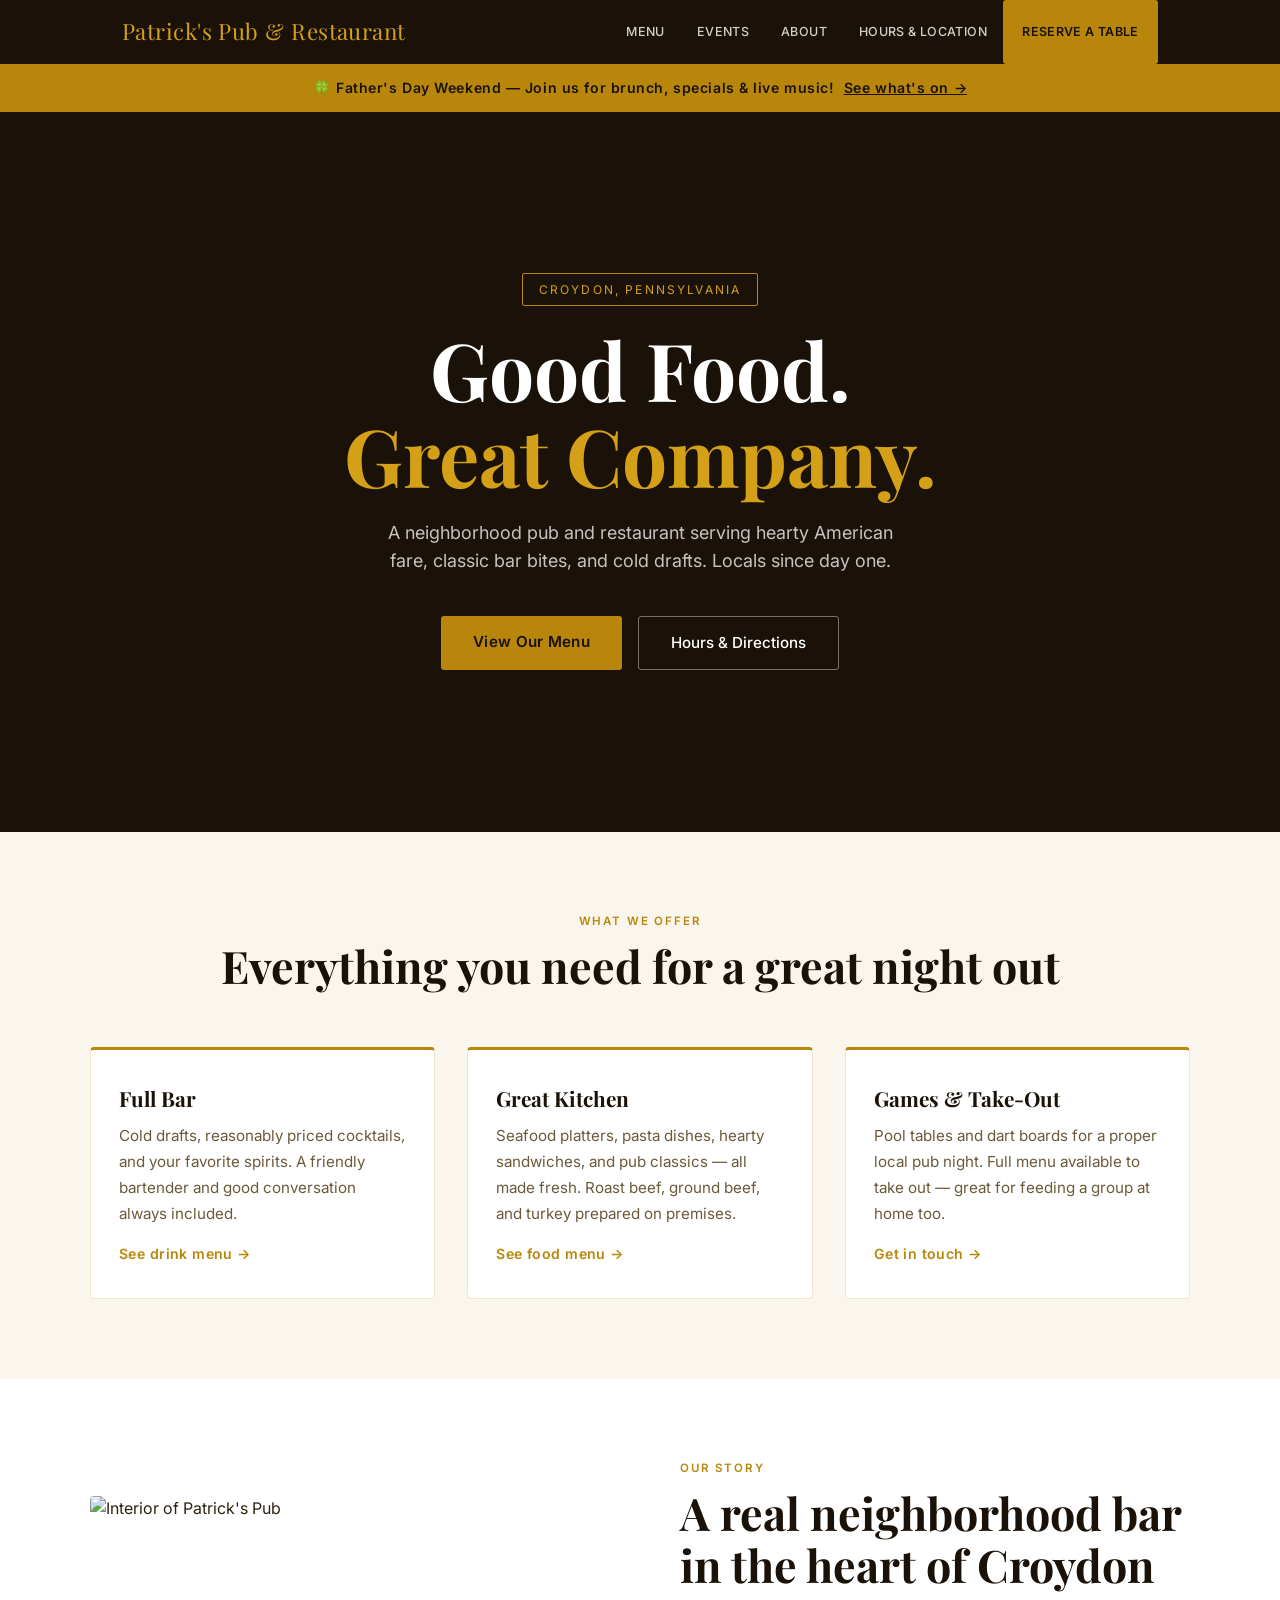
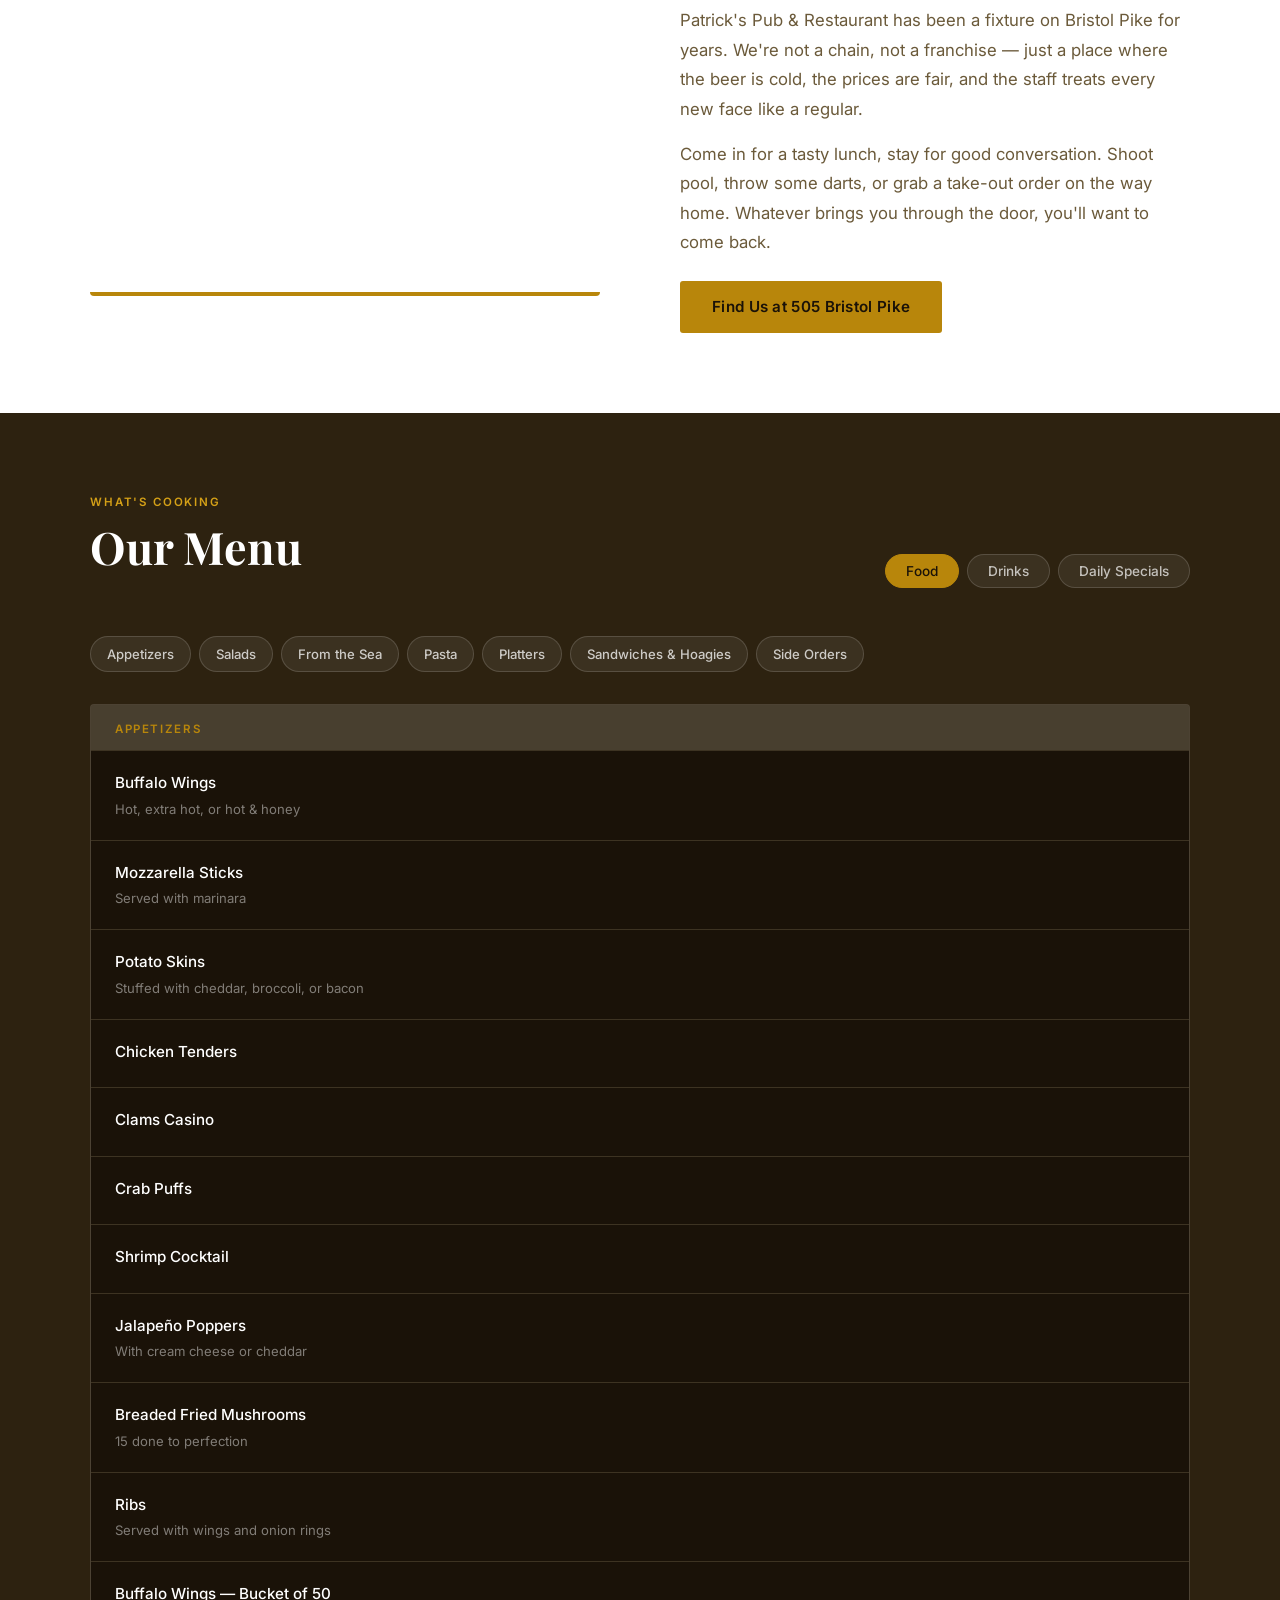
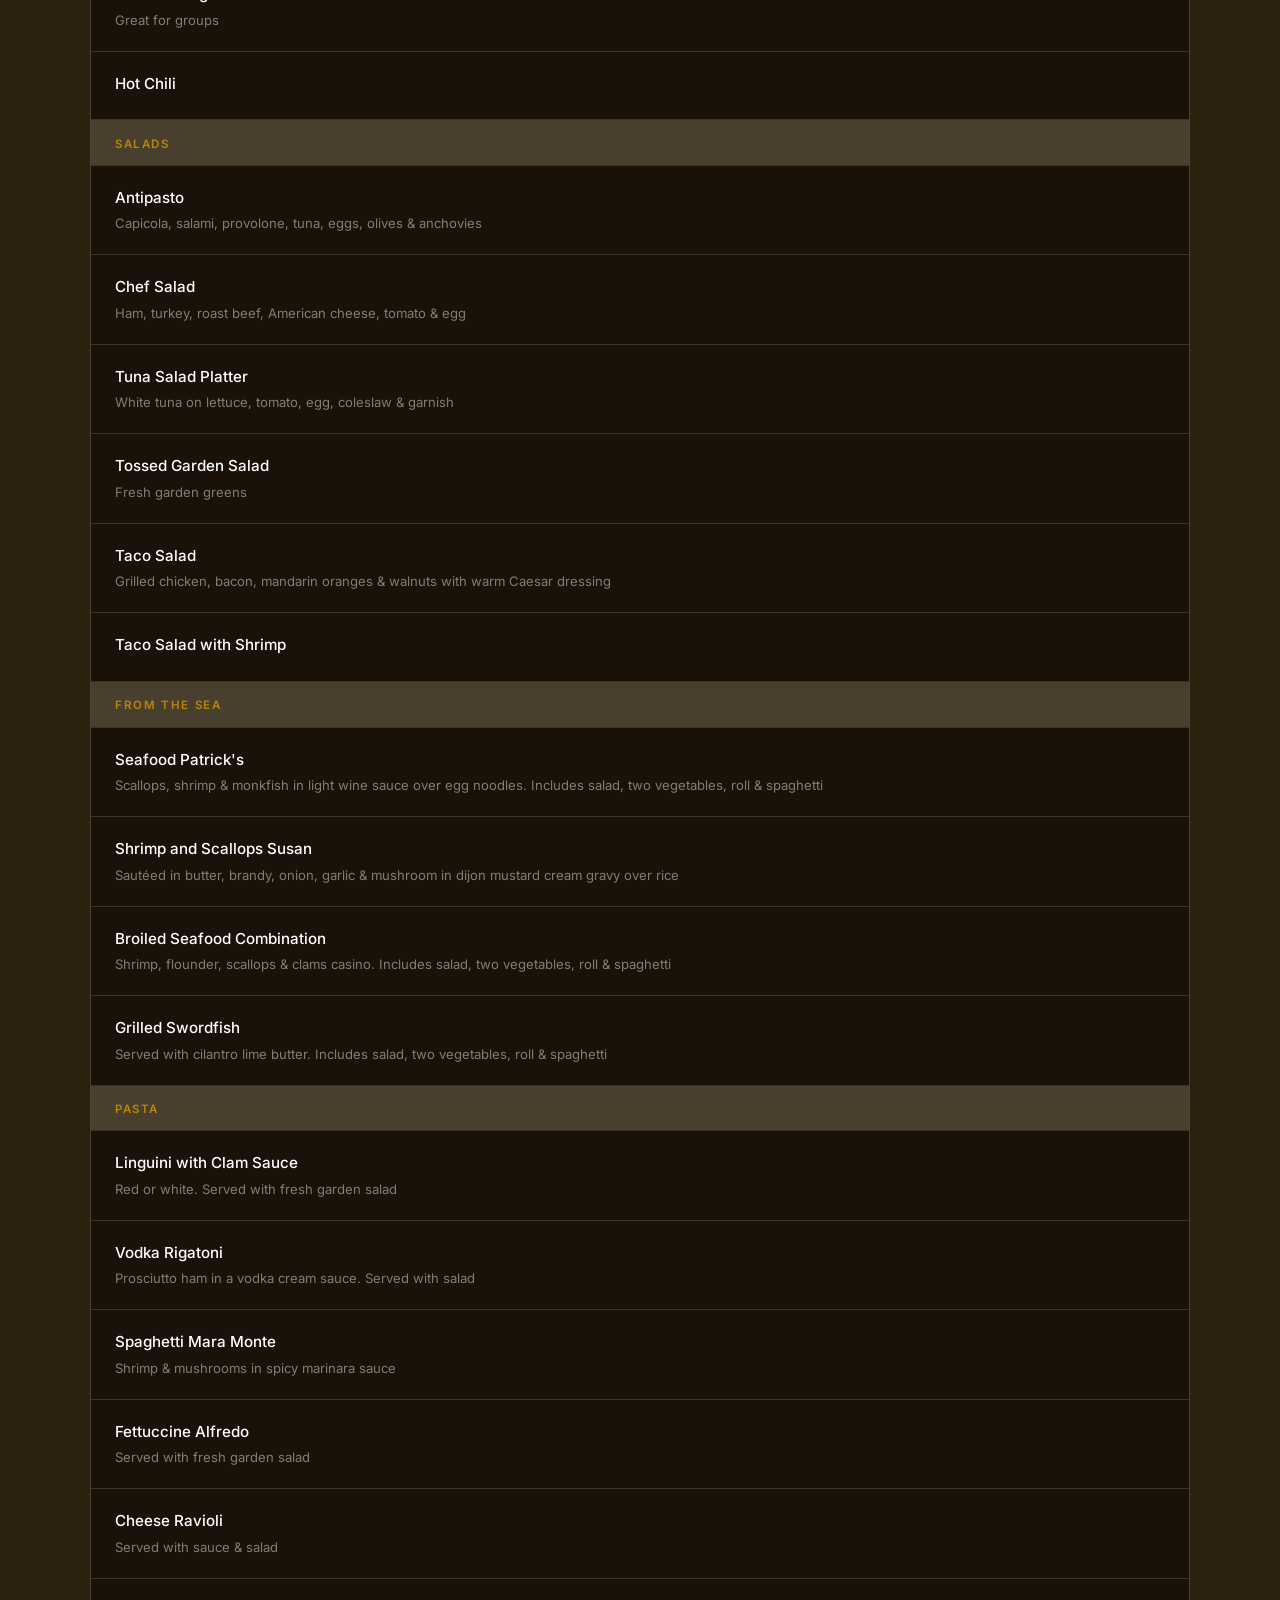
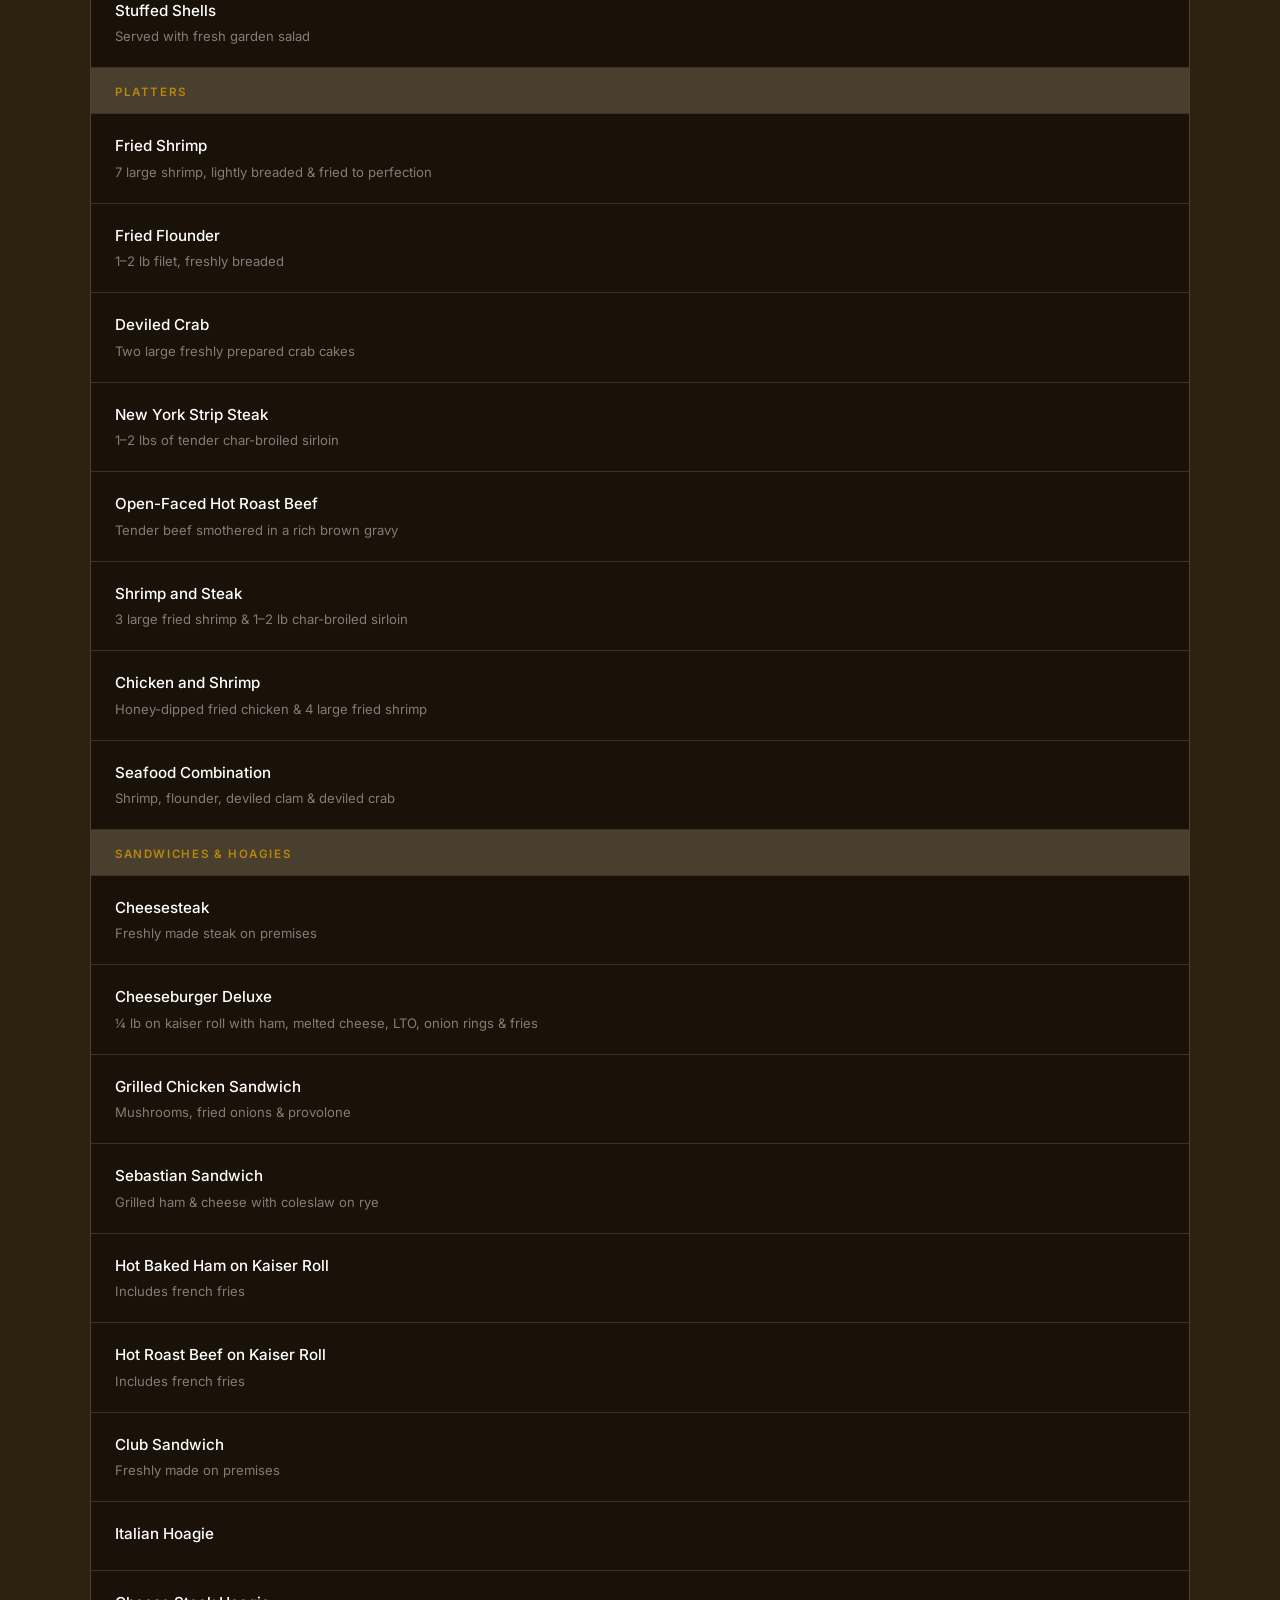
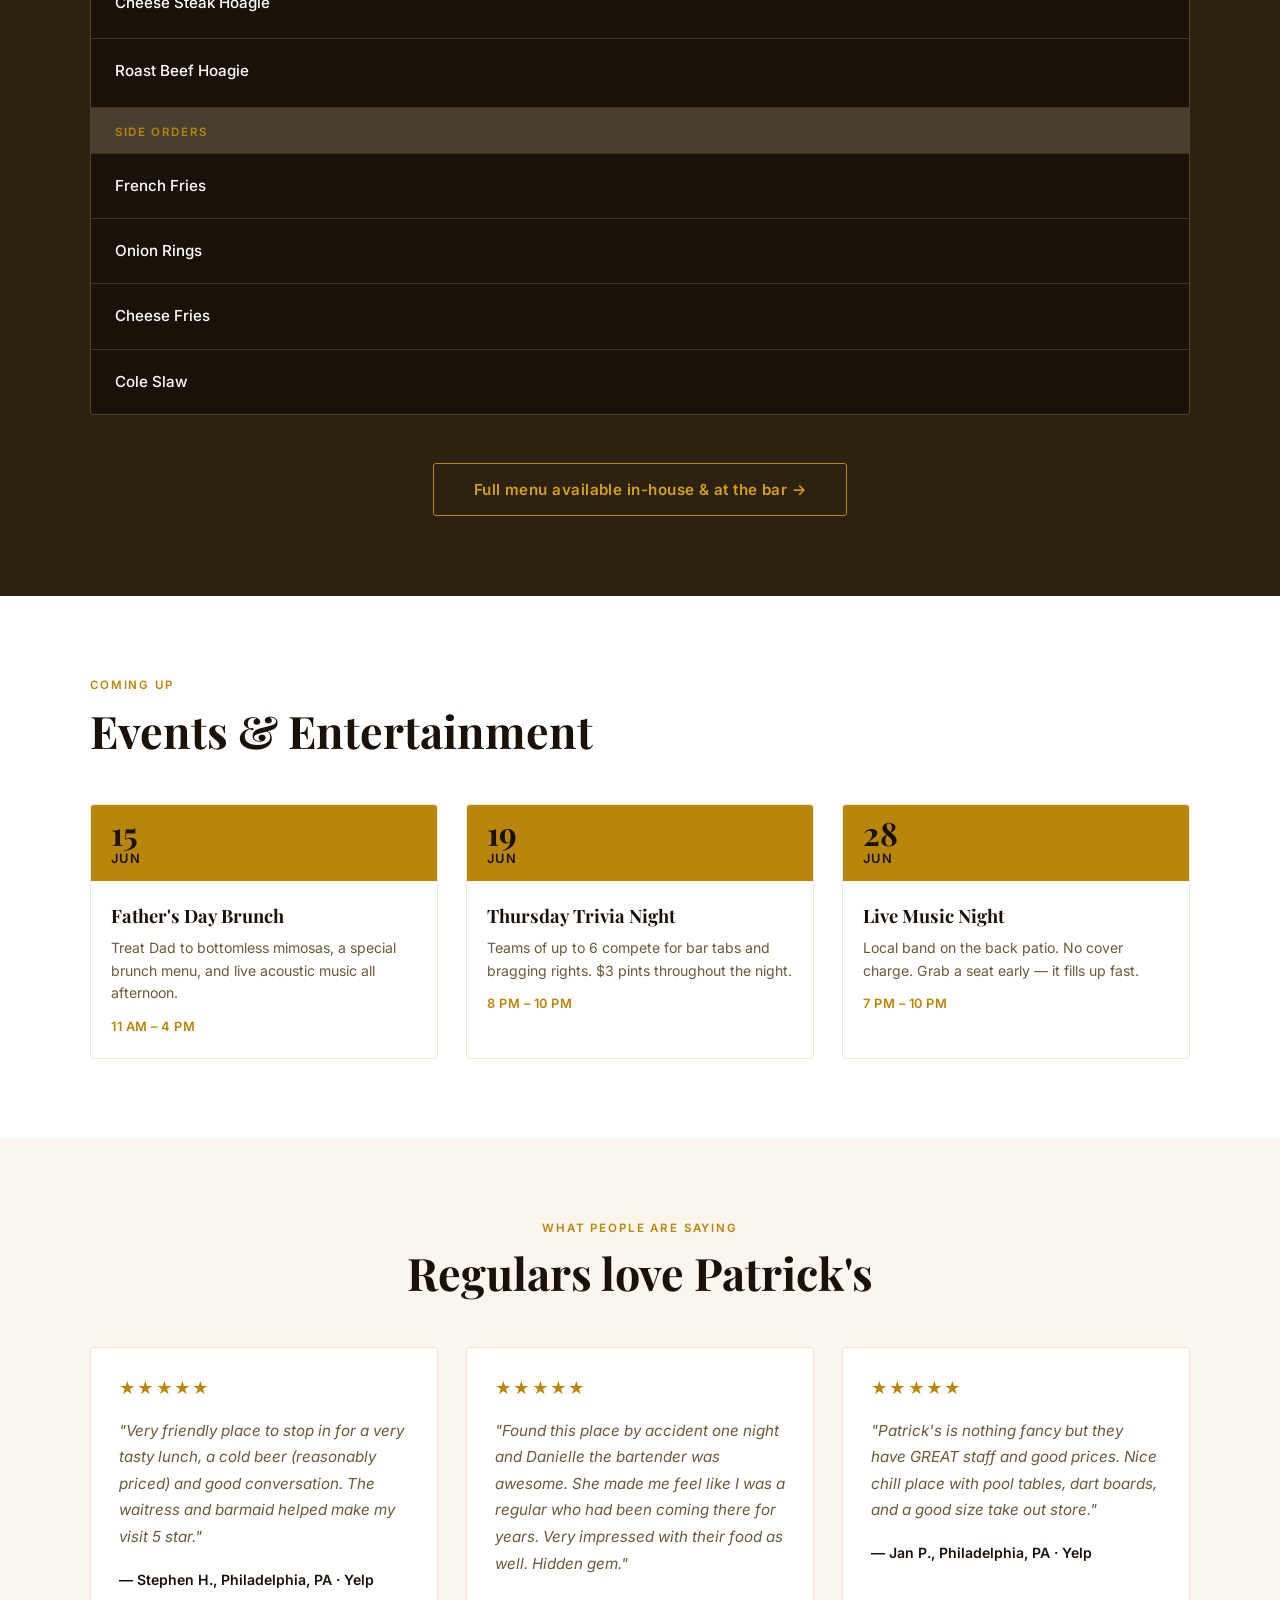
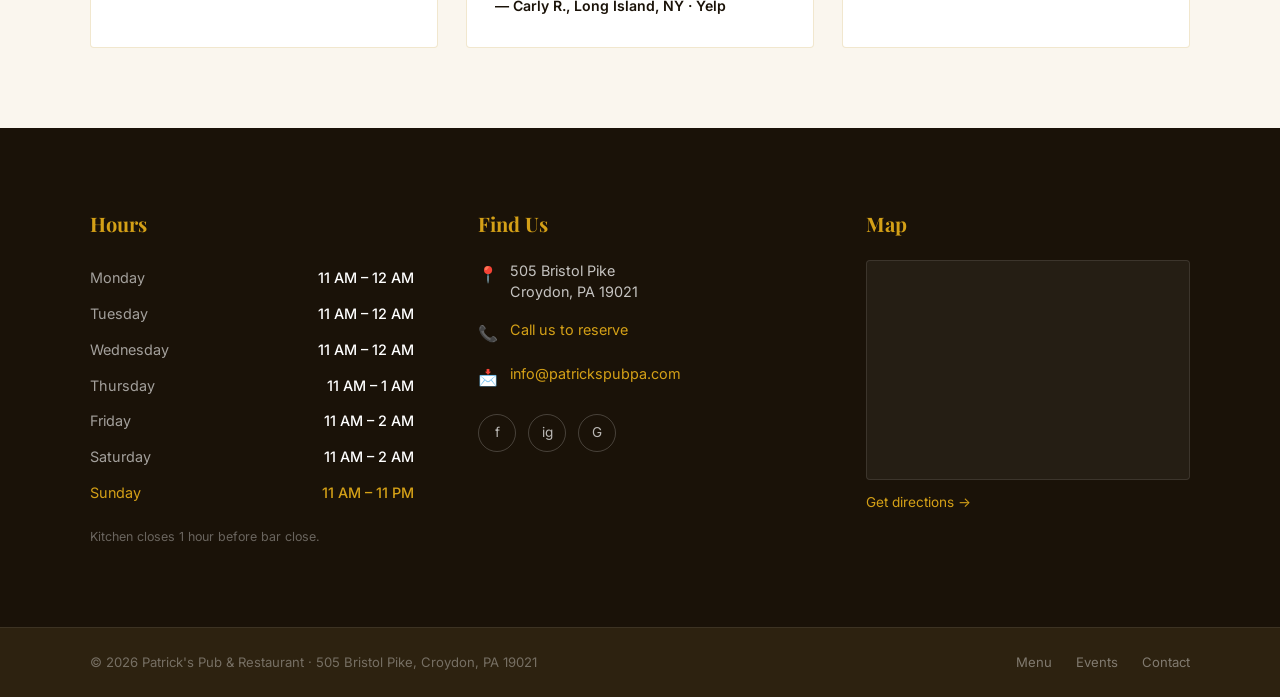
==== commit 8c93e7ea: "Update kitchen and contact icons in index.html" ====
--- a/index.html
+++ b/index.html
@@ -445,7 +445,7 @@
         <a href="#menu">See drink menu →</a>
       </div>
       <div class="feature-card">
-        <h3>Real Kitchen</h3>
+        <h3>Great Kitchen</h3>
         <p>Seafood platters, pasta dishes, hearty sandwiches, and pub classics — all made fresh. Roast beef, ground beef, and turkey prepared on premises.</p>
         <a href="#menu">See food menu →</a>
       </div>
@@ -700,7 +700,7 @@
           <p><a href="tel:+1">Call us to reserve</a></p>
         </div>
         <div class="contact-item">
-          <span class="contact-icon">✉️</span>
+          <span class="contact-icon">📩</span>
           <p><a href="mailto:info@patrickspubpa.com">info@patrickspubpa.com</a></p>
         </div>
         <div class="social-links">
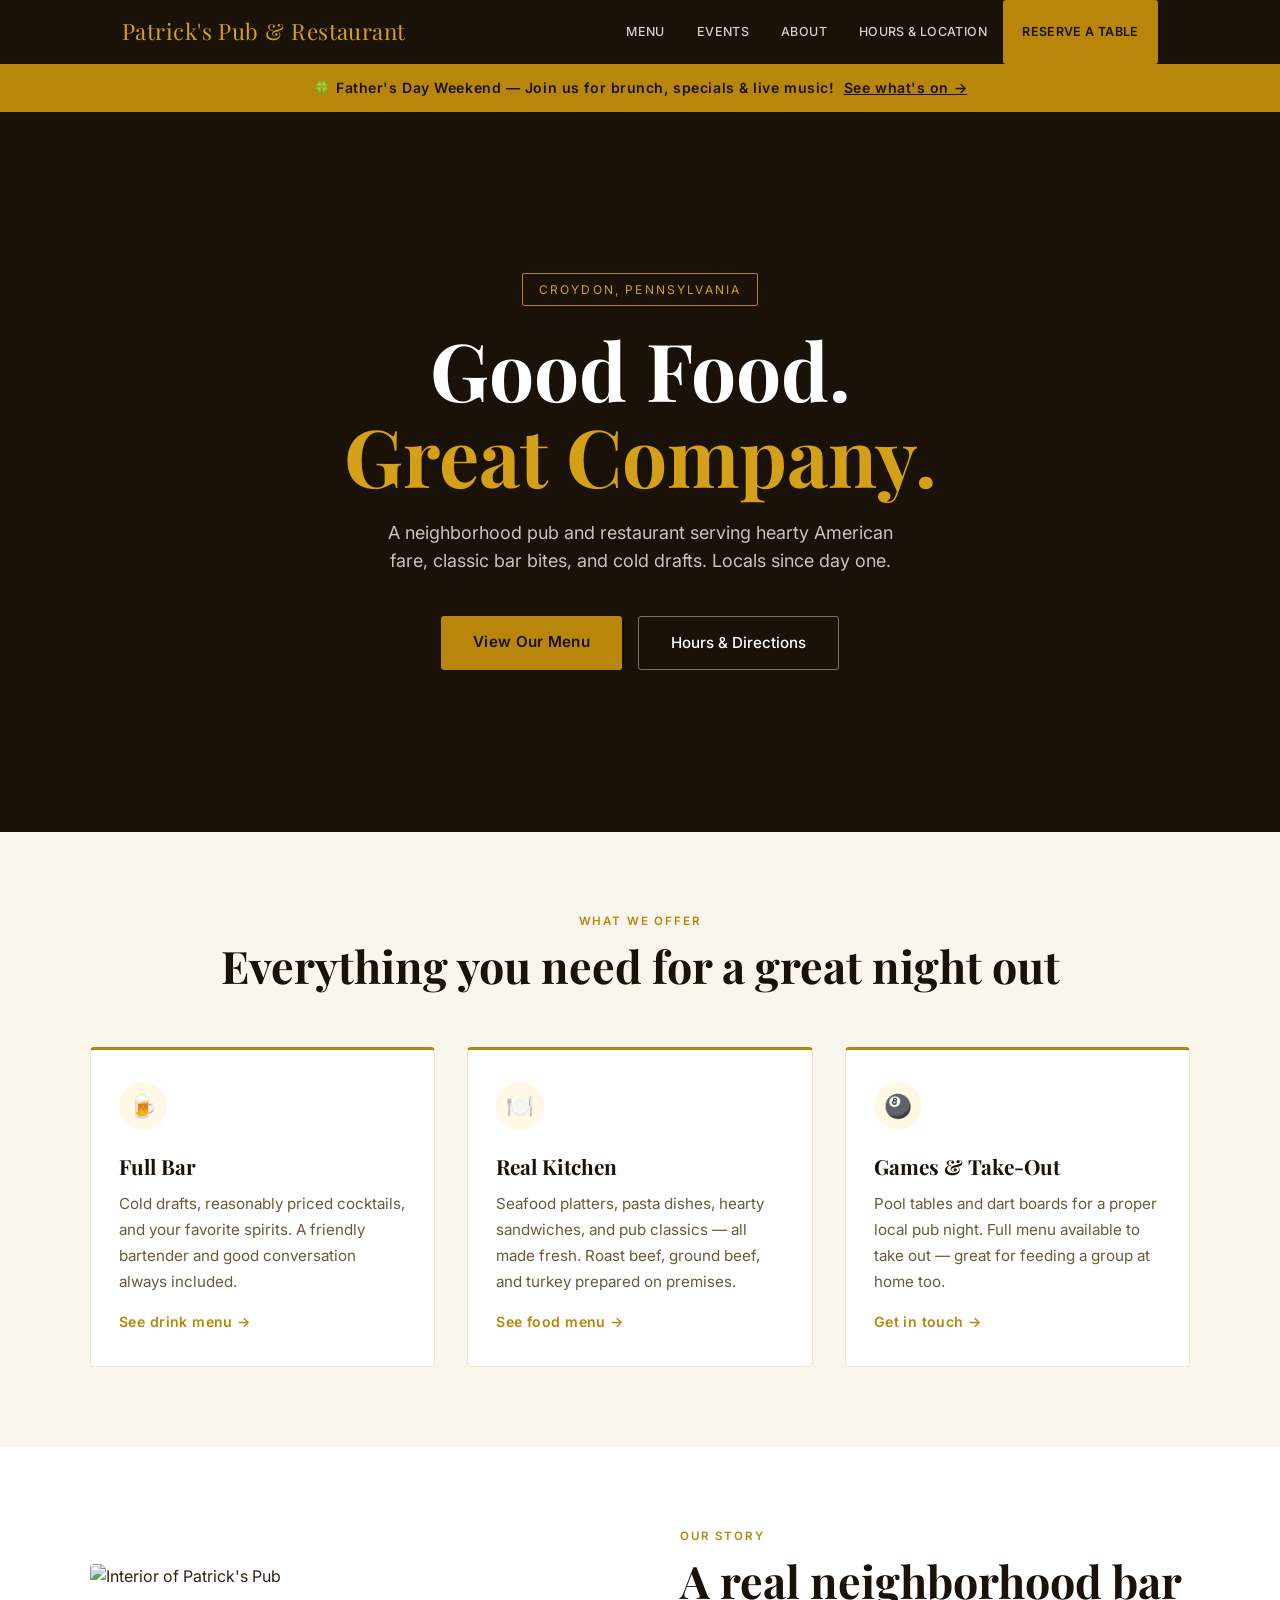
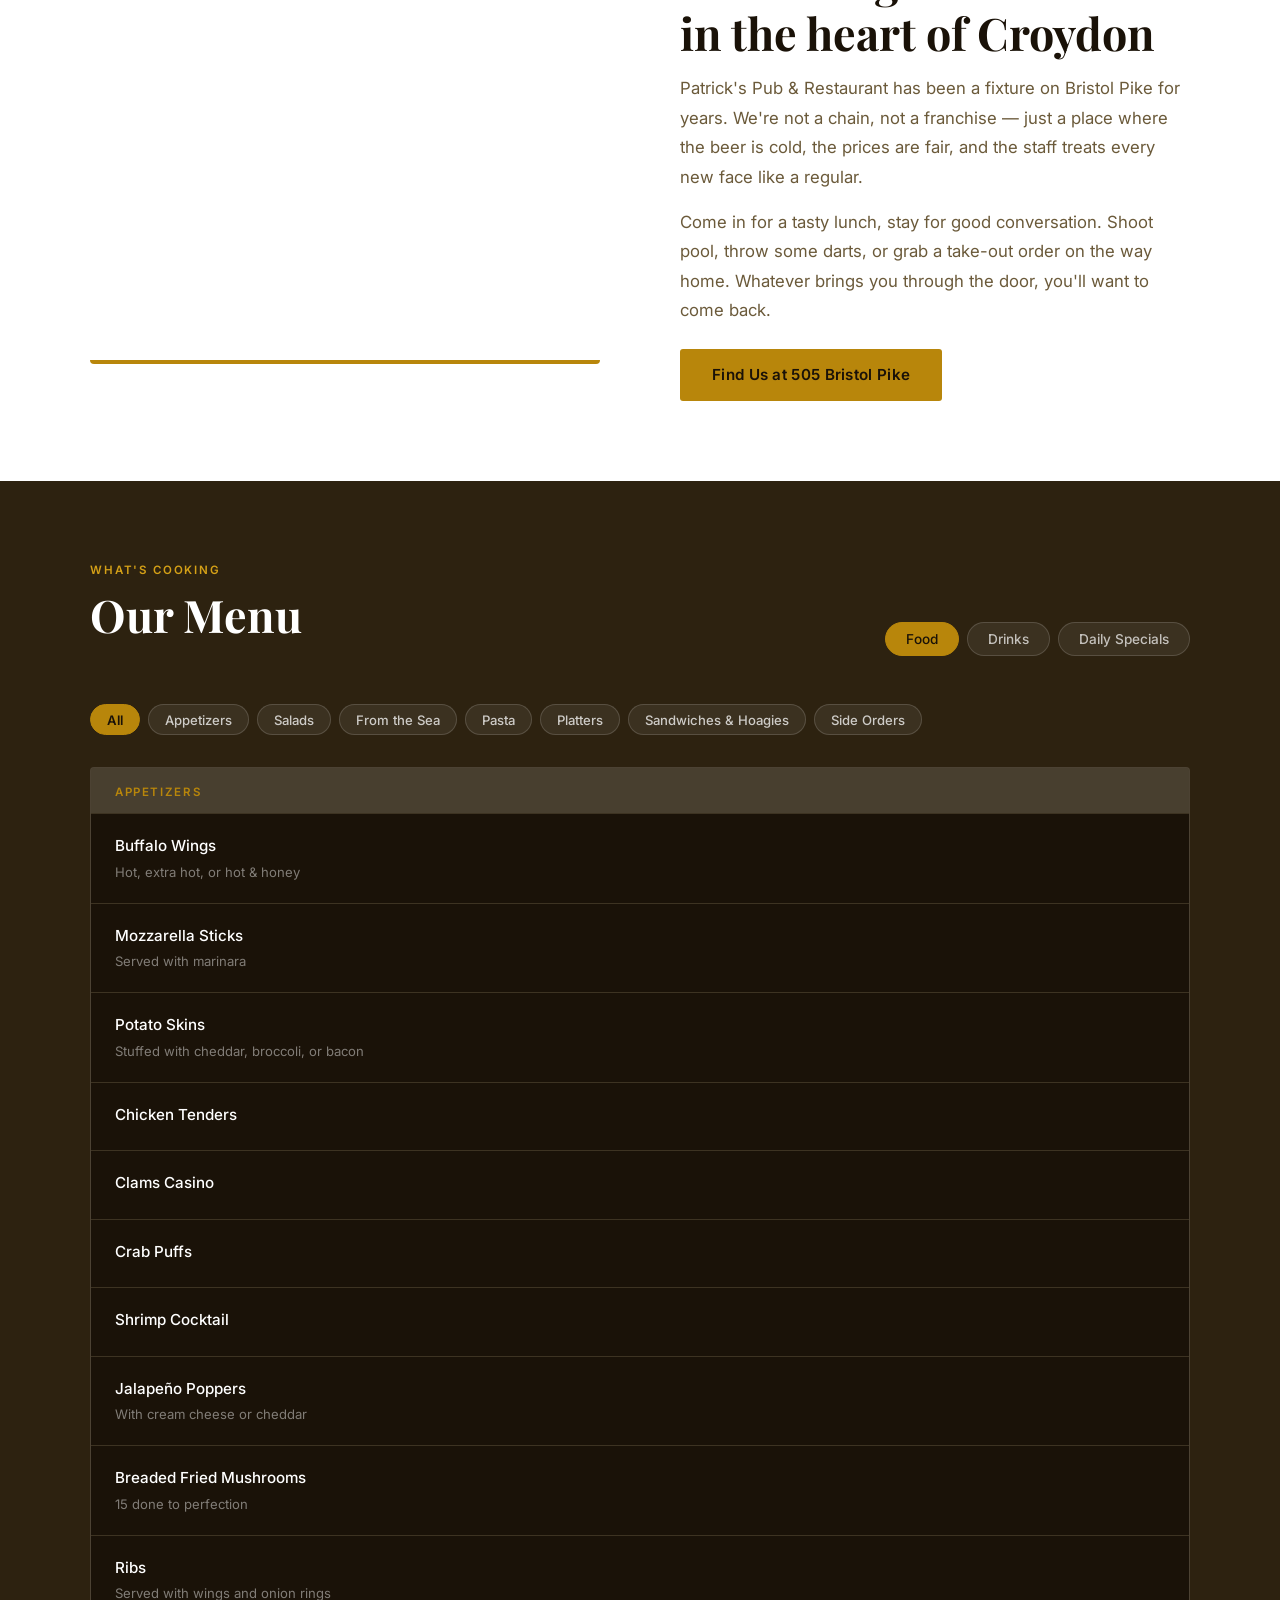
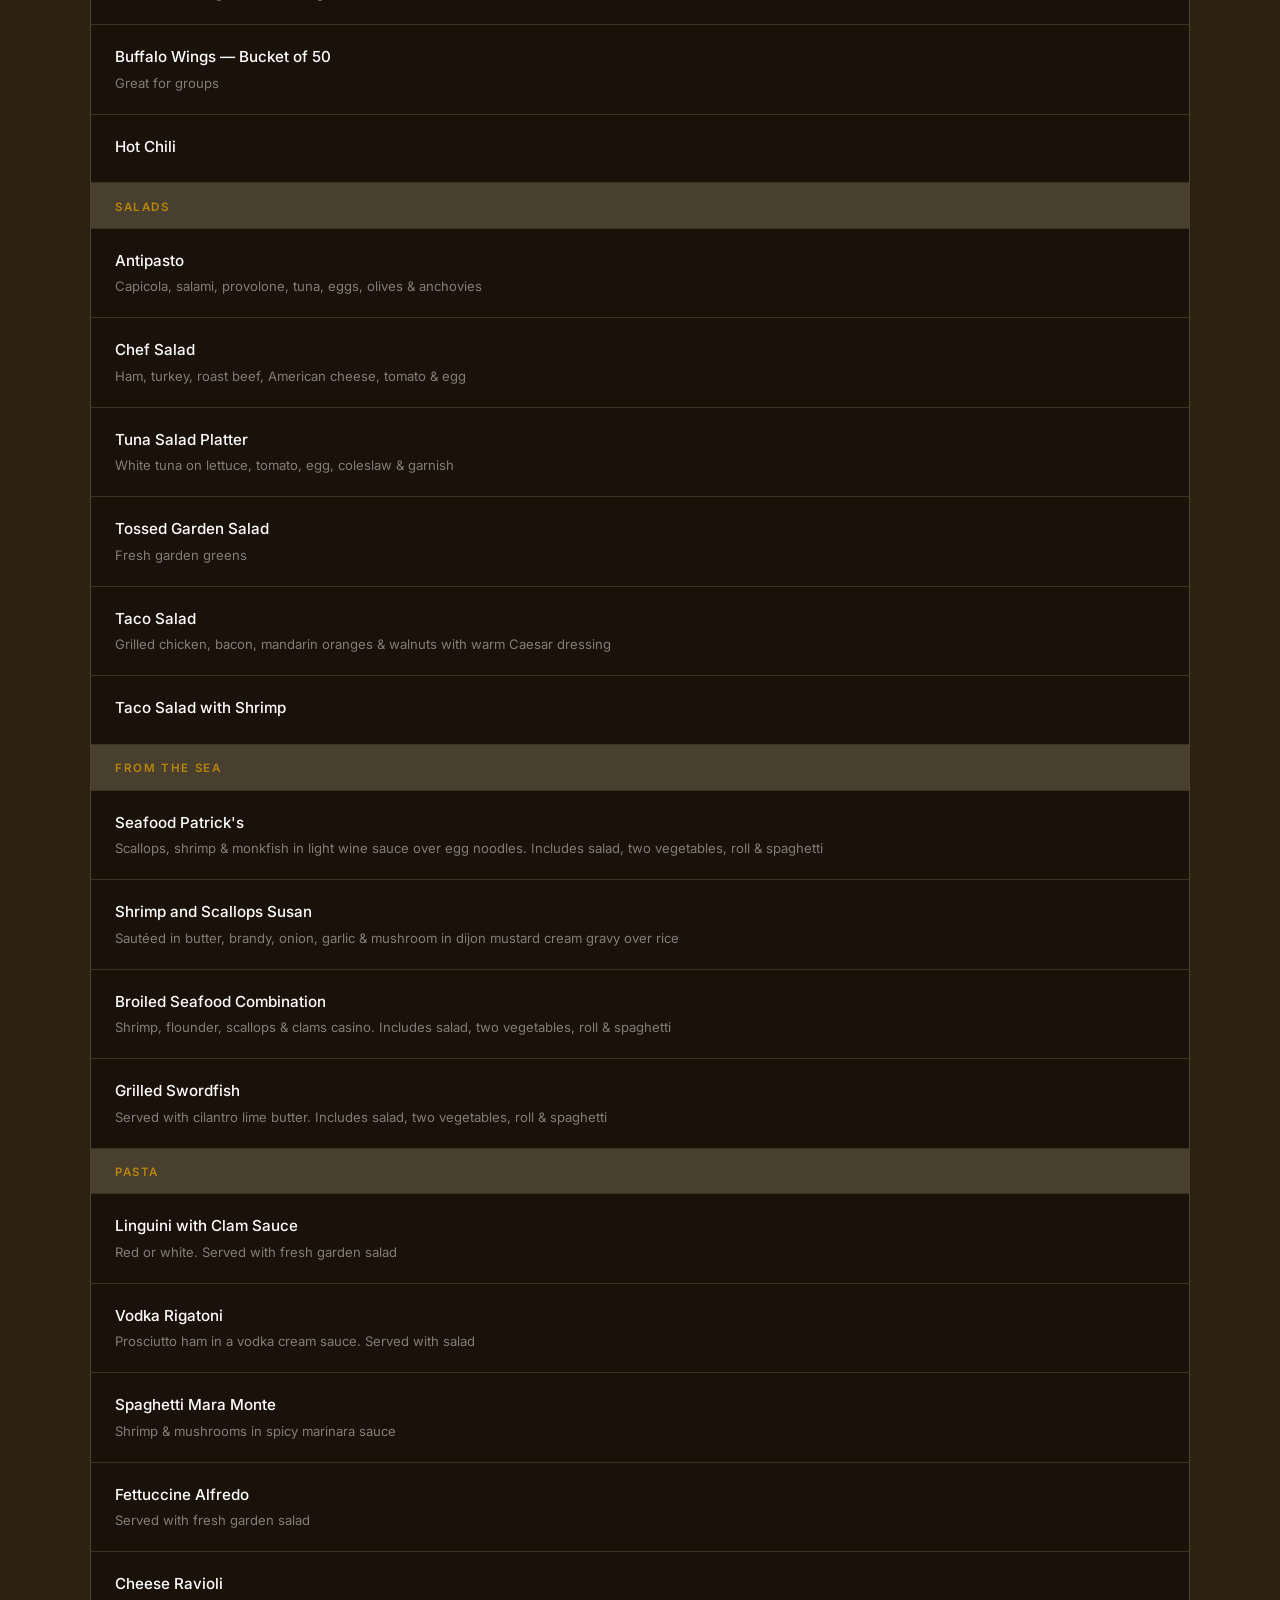
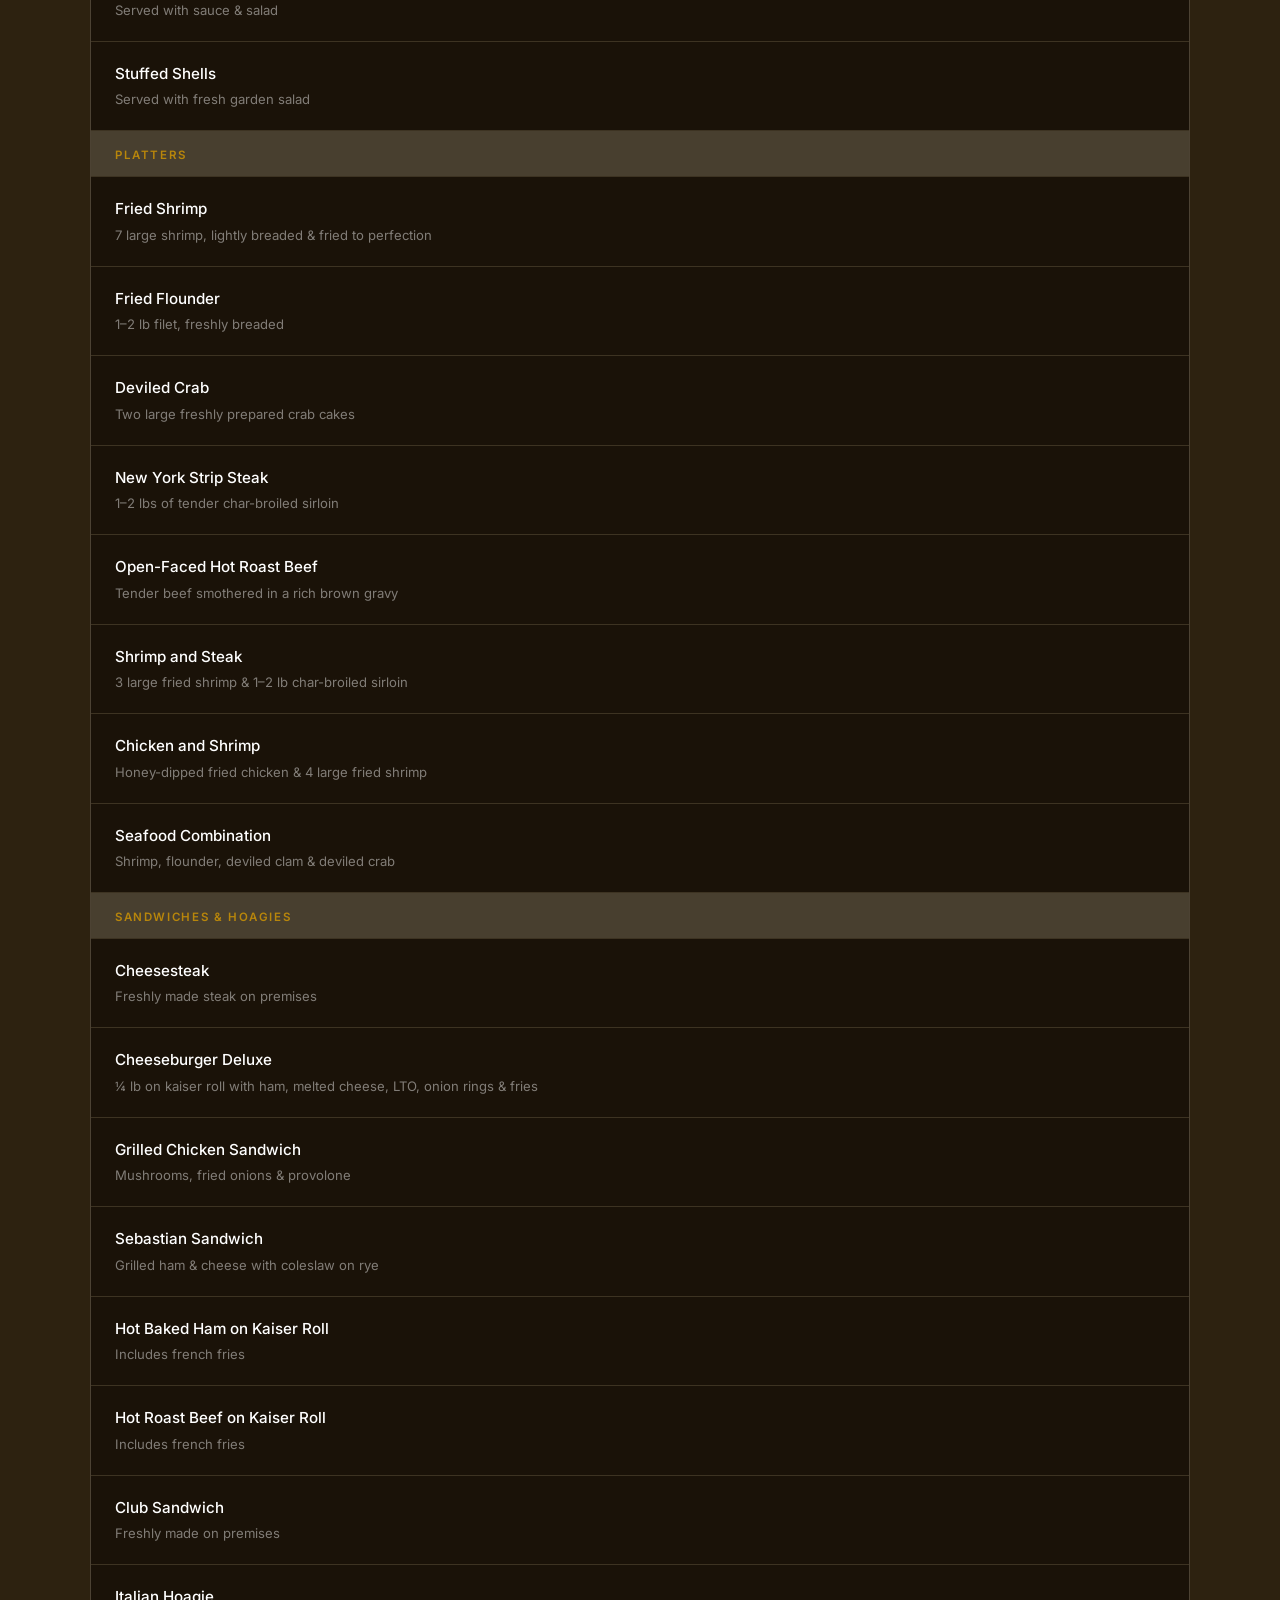
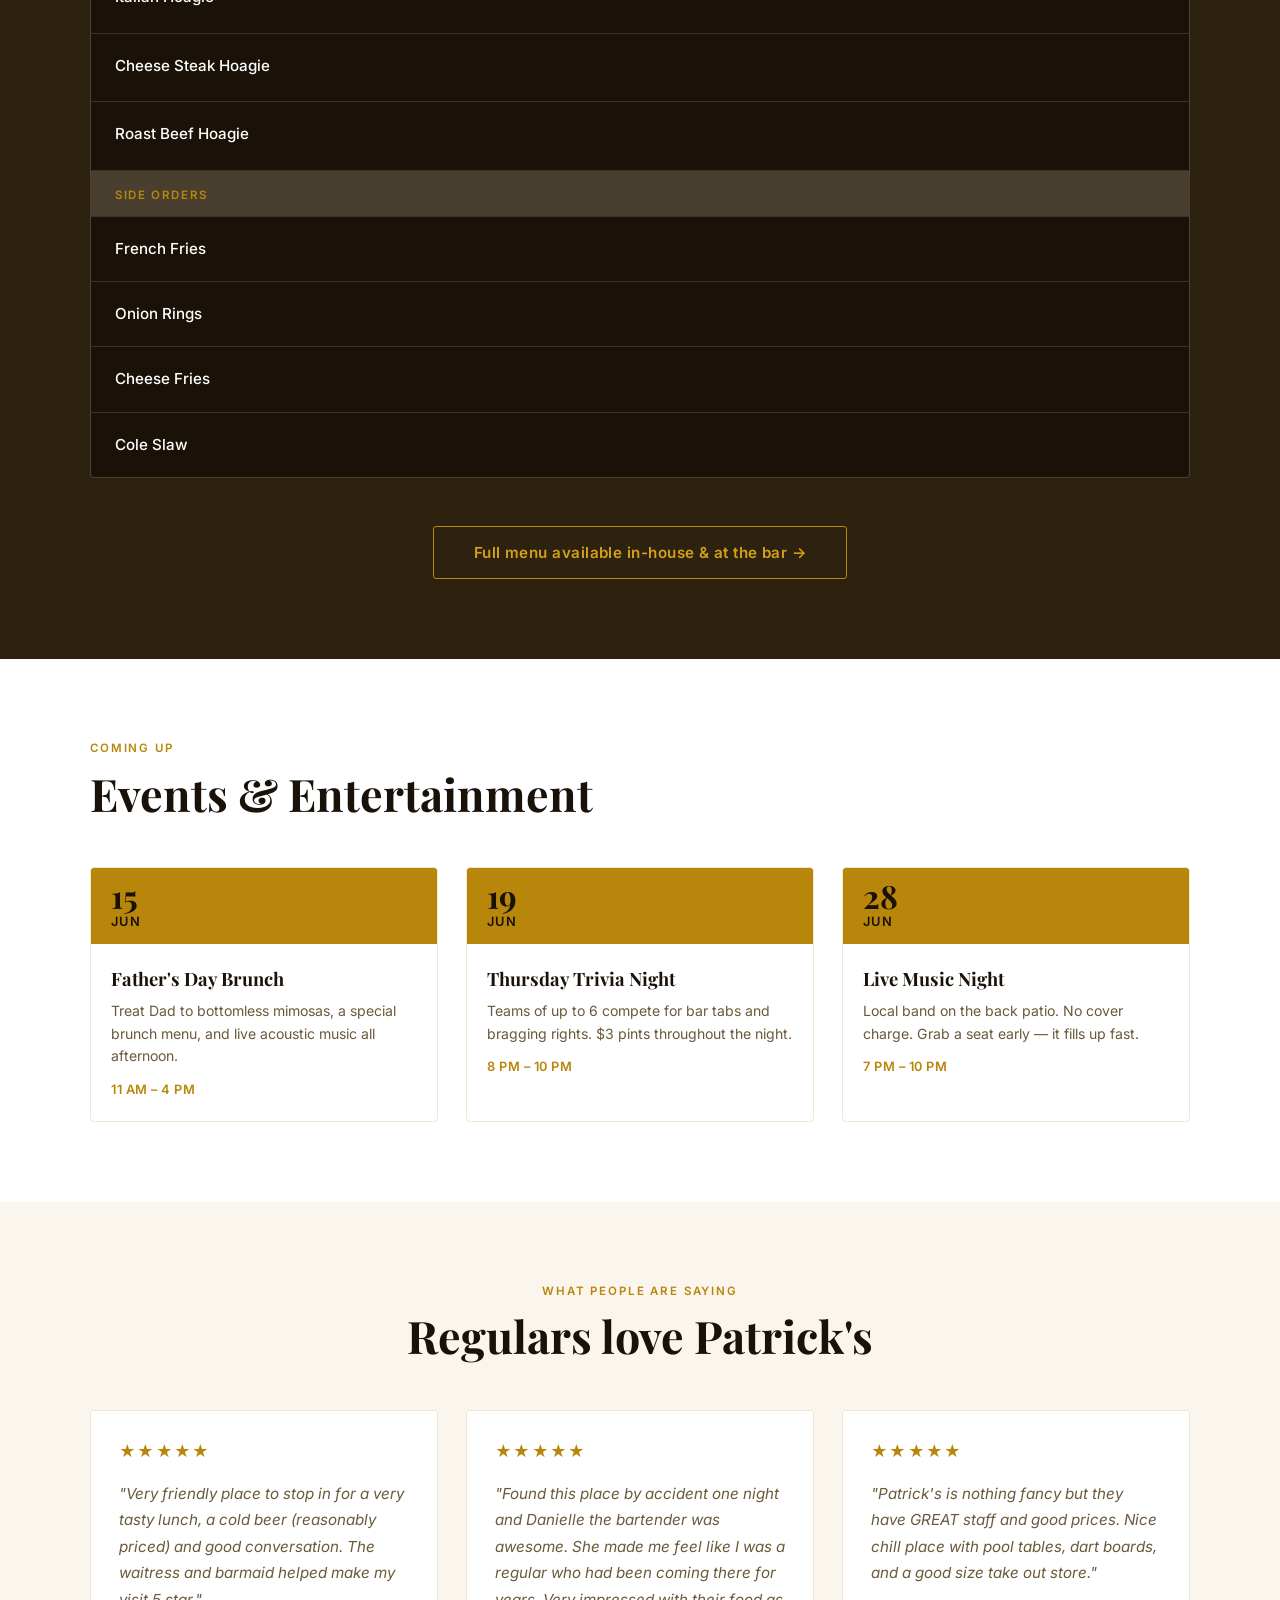
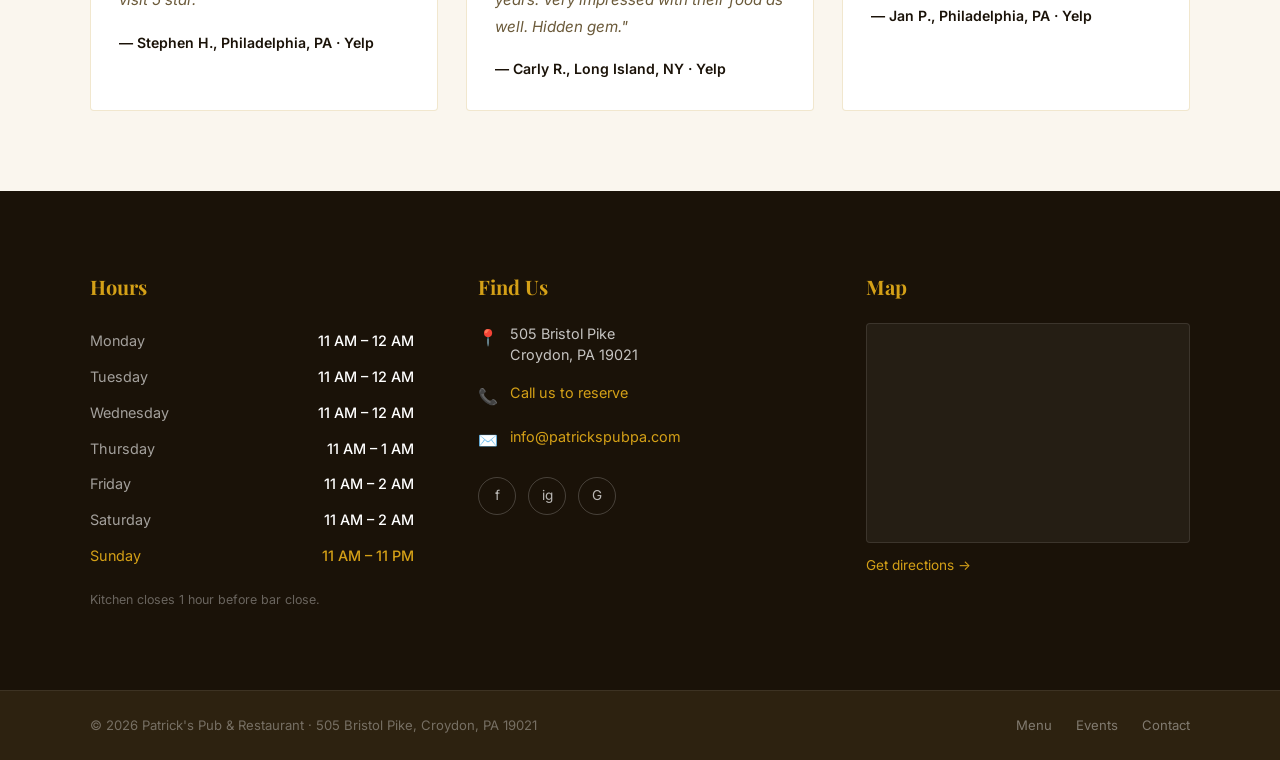
==== commit b1da48a6: "Update index.html" ====
--- a/index.html
+++ b/index.html
@@ -295,6 +295,7 @@
   .menu-section-btns { display: flex; gap: 0.5rem; flex-wrap: wrap; margin: 1.5rem 0 2rem; }
   .menu-section-btn { background: rgba(255,255,255,0.07); border: 1px solid rgba(255,255,255,0.15); color: rgba(255,255,255,0.75); padding: 0.4rem 1rem; border-radius: 30px; font-size: 0.82rem; cursor: pointer; font-family: 'Inter', sans-serif; font-weight: 500; transition: 0.2s; text-decoration: none; display: inline-block; }
   .menu-section-btn:hover { background: rgba(184,134,11,0.25); border-color: var(--gold); color: var(--gold-light); }
+  .menu-section-btn.active-section { background: var(--gold); border-color: var(--gold); color: var(--dark); font-weight: 600; }
   .menu-item {
     background: var(--dark);
     padding: 1.25rem 1.5rem;
@@ -440,16 +441,19 @@
     </div>
     <div class="features-grid">
       <div class="feature-card">
+        <div class="feature-icon">🍺</div>
         <h3>Full Bar</h3>
         <p>Cold drafts, reasonably priced cocktails, and your favorite spirits. A friendly bartender and good conversation always included.</p>
         <a href="#menu">See drink menu →</a>
       </div>
       <div class="feature-card">
-        <h3>Great Kitchen</h3>
+        <div class="feature-icon">🍽️</div>
+        <h3>Real Kitchen</h3>
         <p>Seafood platters, pasta dishes, hearty sandwiches, and pub classics — all made fresh. Roast beef, ground beef, and turkey prepared on premises.</p>
         <a href="#menu">See food menu →</a>
       </div>
       <div class="feature-card">
+        <div class="feature-icon">🎱</div>
         <h3>Games &amp; Take-Out</h3>
         <p>Pool tables and dart boards for a proper local pub night. Full menu available to take out — great for feeding a group at home too.</p>
         <a href="#location">Get in touch →</a>
@@ -492,80 +496,81 @@
     </div>
 
     <div class="menu-section-btns" id="food-section-btns">
-      <a href="#sec-appetizers" class="menu-section-btn">Appetizers</a>
-      <a href="#sec-salads" class="menu-section-btn">Salads</a>
-      <a href="#sec-sea" class="menu-section-btn">From the Sea</a>
-      <a href="#sec-pasta" class="menu-section-btn">Pasta</a>
-      <a href="#sec-platters" class="menu-section-btn">Platters</a>
-      <a href="#sec-sandwiches" class="menu-section-btn">Sandwiches &amp; Hoagies</a>
-      <a href="#sec-sides" class="menu-section-btn">Side Orders</a>
+      <button class="menu-section-btn active-section" onclick="filterSection('all', this)">All</button>
+      <button class="menu-section-btn" onclick="filterSection('appetizers', this)">Appetizers</button>
+      <button class="menu-section-btn" onclick="filterSection('salads', this)">Salads</button>
+      <button class="menu-section-btn" onclick="filterSection('sea', this)">From the Sea</button>
+      <button class="menu-section-btn" onclick="filterSection('pasta', this)">Pasta</button>
+      <button class="menu-section-btn" onclick="filterSection('platters', this)">Platters</button>
+      <button class="menu-section-btn" onclick="filterSection('sandwiches', this)">Sandwiches &amp; Hoagies</button>
+      <button class="menu-section-btn" onclick="filterSection('sides', this)">Side Orders</button>
     </div>
 
     <!-- FOOD MENU -->
     <div id="menu-food" class="menu-grid">
-      <div class="menu-divider" id="sec-appetizers"><span>Appetizers</span></div>
-      <div class="menu-item"><div><div class="menu-item-name">Buffalo Wings</div><div class="menu-item-desc">Hot, extra hot, or hot &amp; honey</div></div><div class="menu-item-price"></div></div>
-      <div class="menu-item"><div><div class="menu-item-name">Mozzarella Sticks</div><div class="menu-item-desc">Served with marinara</div></div><div class="menu-item-price"></div></div>
-      <div class="menu-item"><div><div class="menu-item-name">Potato Skins</div><div class="menu-item-desc">Stuffed with cheddar, broccoli, or bacon</div></div><div class="menu-item-price"></div></div>
-      <div class="menu-item"><div><div class="menu-item-name">Chicken Tenders</div><div class="menu-item-desc"></div></div><div class="menu-item-price"></div></div>
-      <div class="menu-item"><div><div class="menu-item-name">Clams Casino</div><div class="menu-item-desc"></div></div><div class="menu-item-price"></div></div>
-      <div class="menu-item"><div><div class="menu-item-name">Crab Puffs</div><div class="menu-item-desc"></div></div><div class="menu-item-price"></div></div>
-      <div class="menu-item"><div><div class="menu-item-name">Shrimp Cocktail</div><div class="menu-item-desc"></div></div><div class="menu-item-price"></div></div>
-      <div class="menu-item"><div><div class="menu-item-name">Jalapeño Poppers</div><div class="menu-item-desc">With cream cheese or cheddar</div></div><div class="menu-item-price"></div></div>
-      <div class="menu-item"><div><div class="menu-item-name">Breaded Fried Mushrooms</div><div class="menu-item-desc">15 done to perfection</div></div><div class="menu-item-price"></div></div>
-      <div class="menu-item"><div><div class="menu-item-name">Ribs</div><div class="menu-item-desc">Served with wings and onion rings</div></div><div class="menu-item-price"></div></div>
-      <div class="menu-item"><div><div class="menu-item-name">Buffalo Wings — Bucket of 50</div><div class="menu-item-desc">Great for groups</div></div><div class="menu-item-price"></div></div>
-      <div class="menu-item"><div><div class="menu-item-name">Hot Chili</div><div class="menu-item-desc"></div></div><div class="menu-item-price"></div></div>
-
-      <div class="menu-divider" id="sec-salads"><span>Salads</span></div>
-      <div class="menu-item"><div><div class="menu-item-name">Antipasto</div><div class="menu-item-desc">Capicola, salami, provolone, tuna, eggs, olives &amp; anchovies</div></div><div class="menu-item-price"></div></div>
-      <div class="menu-item"><div><div class="menu-item-name">Chef Salad</div><div class="menu-item-desc">Ham, turkey, roast beef, American cheese, tomato &amp; egg</div></div><div class="menu-item-price"></div></div>
-      <div class="menu-item"><div><div class="menu-item-name">Tuna Salad Platter</div><div class="menu-item-desc">White tuna on lettuce, tomato, egg, coleslaw &amp; garnish</div></div><div class="menu-item-price"></div></div>
-      <div class="menu-item"><div><div class="menu-item-name">Tossed Garden Salad</div><div class="menu-item-desc">Fresh garden greens</div></div><div class="menu-item-price"></div></div>
-      <div class="menu-item"><div><div class="menu-item-name">Taco Salad</div><div class="menu-item-desc">Grilled chicken, bacon, mandarin oranges &amp; walnuts with warm Caesar dressing</div></div><div class="menu-item-price"></div></div>
-      <div class="menu-item"><div><div class="menu-item-name">Taco Salad with Shrimp</div><div class="menu-item-desc"></div></div><div class="menu-item-price"></div></div>
-
-      <div class="menu-divider" id="sec-sea"><span>From the Sea</span></div>
-      <div class="menu-item"><div><div class="menu-item-name">Seafood Patrick's</div><div class="menu-item-desc">Scallops, shrimp &amp; monkfish in light wine sauce over egg noodles. Includes salad, two vegetables, roll &amp; spaghetti</div></div><div class="menu-item-price"></div></div>
-      <div class="menu-item"><div><div class="menu-item-name">Shrimp and Scallops Susan</div><div class="menu-item-desc">Sautéed in butter, brandy, onion, garlic &amp; mushroom in dijon mustard cream gravy over rice</div></div><div class="menu-item-price"></div></div>
-      <div class="menu-item"><div><div class="menu-item-name">Broiled Seafood Combination</div><div class="menu-item-desc">Shrimp, flounder, scallops &amp; clams casino. Includes salad, two vegetables, roll &amp; spaghetti</div></div><div class="menu-item-price"></div></div>
-      <div class="menu-item"><div><div class="menu-item-name">Grilled Swordfish</div><div class="menu-item-desc">Served with cilantro lime butter. Includes salad, two vegetables, roll &amp; spaghetti</div></div><div class="menu-item-price"></div></div>
-
-      <div class="menu-divider" id="sec-pasta"><span>Pasta</span></div>
-      <div class="menu-item"><div><div class="menu-item-name">Linguini with Clam Sauce</div><div class="menu-item-desc">Red or white. Served with fresh garden salad</div></div><div class="menu-item-price"></div></div>
-      <div class="menu-item"><div><div class="menu-item-name">Vodka Rigatoni</div><div class="menu-item-desc">Prosciutto ham in a vodka cream sauce. Served with salad</div></div><div class="menu-item-price"></div></div>
-      <div class="menu-item"><div><div class="menu-item-name">Spaghetti Mara Monte</div><div class="menu-item-desc">Shrimp &amp; mushrooms in spicy marinara sauce</div></div><div class="menu-item-price"></div></div>
-      <div class="menu-item"><div><div class="menu-item-name">Fettuccine Alfredo</div><div class="menu-item-desc">Served with fresh garden salad</div></div><div class="menu-item-price"></div></div>
-      <div class="menu-item"><div><div class="menu-item-name">Cheese Ravioli</div><div class="menu-item-desc">Served with sauce &amp; salad</div></div><div class="menu-item-price"></div></div>
-      <div class="menu-item"><div><div class="menu-item-name">Stuffed Shells</div><div class="menu-item-desc">Served with fresh garden salad</div></div><div class="menu-item-price"></div></div>
-
-      <div class="menu-divider" id="sec-platters"><span>Platters</span></div>
-      <div class="menu-item"><div><div class="menu-item-name">Fried Shrimp</div><div class="menu-item-desc">7 large shrimp, lightly breaded &amp; fried to perfection</div></div><div class="menu-item-price"></div></div>
-      <div class="menu-item"><div><div class="menu-item-name">Fried Flounder</div><div class="menu-item-desc">1–2 lb filet, freshly breaded</div></div><div class="menu-item-price"></div></div>
-      <div class="menu-item"><div><div class="menu-item-name">Deviled Crab</div><div class="menu-item-desc">Two large freshly prepared crab cakes</div></div><div class="menu-item-price"></div></div>
-      <div class="menu-item"><div><div class="menu-item-name">New York Strip Steak</div><div class="menu-item-desc">1–2 lbs of tender char-broiled sirloin</div></div><div class="menu-item-price"></div></div>
-      <div class="menu-item"><div><div class="menu-item-name">Open-Faced Hot Roast Beef</div><div class="menu-item-desc">Tender beef smothered in a rich brown gravy</div></div><div class="menu-item-price"></div></div>
-      <div class="menu-item"><div><div class="menu-item-name">Shrimp and Steak</div><div class="menu-item-desc">3 large fried shrimp &amp; 1–2 lb char-broiled sirloin</div></div><div class="menu-item-price"></div></div>
-      <div class="menu-item"><div><div class="menu-item-name">Chicken and Shrimp</div><div class="menu-item-desc">Honey-dipped fried chicken &amp; 4 large fried shrimp</div></div><div class="menu-item-price"></div></div>
-      <div class="menu-item"><div><div class="menu-item-name">Seafood Combination</div><div class="menu-item-desc">Shrimp, flounder, deviled clam &amp; deviled crab</div></div><div class="menu-item-price"></div></div>
-
-      <div class="menu-divider" id="sec-sandwiches"><span>Sandwiches &amp; Hoagies</span></div>
-      <div class="menu-item"><div><div class="menu-item-name">Cheesesteak</div><div class="menu-item-desc">Freshly made steak on premises</div></div><div class="menu-item-price"></div></div>
-      <div class="menu-item"><div><div class="menu-item-name">Cheeseburger Deluxe</div><div class="menu-item-desc">¼ lb on kaiser roll with ham, melted cheese, LTO, onion rings &amp; fries</div></div><div class="menu-item-price"></div></div>
-      <div class="menu-item"><div><div class="menu-item-name">Grilled Chicken Sandwich</div><div class="menu-item-desc">Mushrooms, fried onions &amp; provolone</div></div><div class="menu-item-price"></div></div>
-      <div class="menu-item"><div><div class="menu-item-name">Sebastian Sandwich</div><div class="menu-item-desc">Grilled ham &amp; cheese with coleslaw on rye</div></div><div class="menu-item-price"></div></div>
-      <div class="menu-item"><div><div class="menu-item-name">Hot Baked Ham on Kaiser Roll</div><div class="menu-item-desc">Includes french fries</div></div><div class="menu-item-price"></div></div>
-      <div class="menu-item"><div><div class="menu-item-name">Hot Roast Beef on Kaiser Roll</div><div class="menu-item-desc">Includes french fries</div></div><div class="menu-item-price"></div></div>
-      <div class="menu-item"><div><div class="menu-item-name">Club Sandwich</div><div class="menu-item-desc">Freshly made on premises</div></div><div class="menu-item-price"></div></div>
-      <div class="menu-item"><div><div class="menu-item-name">Italian Hoagie</div><div class="menu-item-desc"></div></div><div class="menu-item-price"></div></div>
-      <div class="menu-item"><div><div class="menu-item-name">Cheese Steak Hoagie</div><div class="menu-item-desc"></div></div><div class="menu-item-price"></div></div>
-      <div class="menu-item"><div><div class="menu-item-name">Roast Beef Hoagie</div><div class="menu-item-desc"></div></div><div class="menu-item-price"></div></div>
-
-      <div class="menu-divider" id="sec-sides"><span>Side Orders</span></div>
-      <div class="menu-item"><div><div class="menu-item-name">French Fries</div></div><div class="menu-item-price"></div></div>
-      <div class="menu-item"><div><div class="menu-item-name">Onion Rings</div></div><div class="menu-item-price"></div></div>
-      <div class="menu-item"><div><div class="menu-item-name">Cheese Fries</div></div><div class="menu-item-price"></div></div>
-      <div class="menu-item"><div><div class="menu-item-name">Cole Slaw</div></div><div class="menu-item-price"></div></div>
+      <div class="menu-divider" id="sec-appetizers" data-section="appetizers"><span>Appetizers</span></div>
+      <div class="menu-item" data-section="appetizers"><div><div class="menu-item-name">Buffalo Wings</div><div class="menu-item-desc">Hot, extra hot, or hot &amp; honey</div></div><div class="menu-item-price"></div></div>
+      <div class="menu-item" data-section="appetizers"><div><div class="menu-item-name">Mozzarella Sticks</div><div class="menu-item-desc">Served with marinara</div></div><div class="menu-item-price"></div></div>
+      <div class="menu-item" data-section="appetizers"><div><div class="menu-item-name">Potato Skins</div><div class="menu-item-desc">Stuffed with cheddar, broccoli, or bacon</div></div><div class="menu-item-price"></div></div>
+      <div class="menu-item" data-section="appetizers"><div><div class="menu-item-name">Chicken Tenders</div><div class="menu-item-desc"></div></div><div class="menu-item-price"></div></div>
+      <div class="menu-item" data-section="appetizers"><div><div class="menu-item-name">Clams Casino</div><div class="menu-item-desc"></div></div><div class="menu-item-price"></div></div>
+      <div class="menu-item" data-section="appetizers"><div><div class="menu-item-name">Crab Puffs</div><div class="menu-item-desc"></div></div><div class="menu-item-price"></div></div>
+      <div class="menu-item" data-section="appetizers"><div><div class="menu-item-name">Shrimp Cocktail</div><div class="menu-item-desc"></div></div><div class="menu-item-price"></div></div>
+      <div class="menu-item" data-section="appetizers"><div><div class="menu-item-name">Jalapeño Poppers</div><div class="menu-item-desc">With cream cheese or cheddar</div></div><div class="menu-item-price"></div></div>
+      <div class="menu-item" data-section="appetizers"><div><div class="menu-item-name">Breaded Fried Mushrooms</div><div class="menu-item-desc">15 done to perfection</div></div><div class="menu-item-price"></div></div>
+      <div class="menu-item" data-section="appetizers"><div><div class="menu-item-name">Ribs</div><div class="menu-item-desc">Served with wings and onion rings</div></div><div class="menu-item-price"></div></div>
+      <div class="menu-item" data-section="appetizers"><div><div class="menu-item-name">Buffalo Wings — Bucket of 50</div><div class="menu-item-desc">Great for groups</div></div><div class="menu-item-price"></div></div>
+      <div class="menu-item" data-section="appetizers"><div><div class="menu-item-name">Hot Chili</div><div class="menu-item-desc"></div></div><div class="menu-item-price"></div></div>
+
+      <div class="menu-divider" id="sec-salads" data-section="salads"><span>Salads</span></div>
+      <div class="menu-item" data-section="salads"><div><div class="menu-item-name">Antipasto</div><div class="menu-item-desc">Capicola, salami, provolone, tuna, eggs, olives &amp; anchovies</div></div><div class="menu-item-price"></div></div>
+      <div class="menu-item" data-section="salads"><div><div class="menu-item-name">Chef Salad</div><div class="menu-item-desc">Ham, turkey, roast beef, American cheese, tomato &amp; egg</div></div><div class="menu-item-price"></div></div>
+      <div class="menu-item" data-section="salads"><div><div class="menu-item-name">Tuna Salad Platter</div><div class="menu-item-desc">White tuna on lettuce, tomato, egg, coleslaw &amp; garnish</div></div><div class="menu-item-price"></div></div>
+      <div class="menu-item" data-section="salads"><div><div class="menu-item-name">Tossed Garden Salad</div><div class="menu-item-desc">Fresh garden greens</div></div><div class="menu-item-price"></div></div>
+      <div class="menu-item" data-section="salads"><div><div class="menu-item-name">Taco Salad</div><div class="menu-item-desc">Grilled chicken, bacon, mandarin oranges &amp; walnuts with warm Caesar dressing</div></div><div class="menu-item-price"></div></div>
+      <div class="menu-item" data-section="salads"><div><div class="menu-item-name">Taco Salad with Shrimp</div><div class="menu-item-desc"></div></div><div class="menu-item-price"></div></div>
+
+      <div class="menu-divider" id="sec-sea" data-section="sea"><span>From the Sea</span></div>
+      <div class="menu-item" data-section="sea"><div><div class="menu-item-name">Seafood Patrick's</div><div class="menu-item-desc">Scallops, shrimp &amp; monkfish in light wine sauce over egg noodles. Includes salad, two vegetables, roll &amp; spaghetti</div></div><div class="menu-item-price"></div></div>
+      <div class="menu-item" data-section="sea"><div><div class="menu-item-name">Shrimp and Scallops Susan</div><div class="menu-item-desc">Sautéed in butter, brandy, onion, garlic &amp; mushroom in dijon mustard cream gravy over rice</div></div><div class="menu-item-price"></div></div>
+      <div class="menu-item" data-section="sea"><div><div class="menu-item-name">Broiled Seafood Combination</div><div class="menu-item-desc">Shrimp, flounder, scallops &amp; clams casino. Includes salad, two vegetables, roll &amp; spaghetti</div></div><div class="menu-item-price"></div></div>
+      <div class="menu-item" data-section="sea"><div><div class="menu-item-name">Grilled Swordfish</div><div class="menu-item-desc">Served with cilantro lime butter. Includes salad, two vegetables, roll &amp; spaghetti</div></div><div class="menu-item-price"></div></div>
+
+      <div class="menu-divider" id="sec-pasta" data-section="pasta"><span>Pasta</span></div>
+      <div class="menu-item" data-section="pasta"><div><div class="menu-item-name">Linguini with Clam Sauce</div><div class="menu-item-desc">Red or white. Served with fresh garden salad</div></div><div class="menu-item-price"></div></div>
+      <div class="menu-item" data-section="pasta"><div><div class="menu-item-name">Vodka Rigatoni</div><div class="menu-item-desc">Prosciutto ham in a vodka cream sauce. Served with salad</div></div><div class="menu-item-price"></div></div>
+      <div class="menu-item" data-section="pasta"><div><div class="menu-item-name">Spaghetti Mara Monte</div><div class="menu-item-desc">Shrimp &amp; mushrooms in spicy marinara sauce</div></div><div class="menu-item-price"></div></div>
+      <div class="menu-item" data-section="pasta"><div><div class="menu-item-name">Fettuccine Alfredo</div><div class="menu-item-desc">Served with fresh garden salad</div></div><div class="menu-item-price"></div></div>
+      <div class="menu-item" data-section="pasta"><div><div class="menu-item-name">Cheese Ravioli</div><div class="menu-item-desc">Served with sauce &amp; salad</div></div><div class="menu-item-price"></div></div>
+      <div class="menu-item" data-section="pasta"><div><div class="menu-item-name">Stuffed Shells</div><div class="menu-item-desc">Served with fresh garden salad</div></div><div class="menu-item-price"></div></div>
+
+      <div class="menu-divider" id="sec-platters" data-section="platters"><span>Platters</span></div>
+      <div class="menu-item" data-section="platters"><div><div class="menu-item-name">Fried Shrimp</div><div class="menu-item-desc">7 large shrimp, lightly breaded &amp; fried to perfection</div></div><div class="menu-item-price"></div></div>
+      <div class="menu-item" data-section="platters"><div><div class="menu-item-name">Fried Flounder</div><div class="menu-item-desc">1–2 lb filet, freshly breaded</div></div><div class="menu-item-price"></div></div>
+      <div class="menu-item" data-section="platters"><div><div class="menu-item-name">Deviled Crab</div><div class="menu-item-desc">Two large freshly prepared crab cakes</div></div><div class="menu-item-price"></div></div>
+      <div class="menu-item" data-section="platters"><div><div class="menu-item-name">New York Strip Steak</div><div class="menu-item-desc">1–2 lbs of tender char-broiled sirloin</div></div><div class="menu-item-price"></div></div>
+      <div class="menu-item" data-section="platters"><div><div class="menu-item-name">Open-Faced Hot Roast Beef</div><div class="menu-item-desc">Tender beef smothered in a rich brown gravy</div></div><div class="menu-item-price"></div></div>
+      <div class="menu-item" data-section="platters"><div><div class="menu-item-name">Shrimp and Steak</div><div class="menu-item-desc">3 large fried shrimp &amp; 1–2 lb char-broiled sirloin</div></div><div class="menu-item-price"></div></div>
+      <div class="menu-item" data-section="platters"><div><div class="menu-item-name">Chicken and Shrimp</div><div class="menu-item-desc">Honey-dipped fried chicken &amp; 4 large fried shrimp</div></div><div class="menu-item-price"></div></div>
+      <div class="menu-item" data-section="platters"><div><div class="menu-item-name">Seafood Combination</div><div class="menu-item-desc">Shrimp, flounder, deviled clam &amp; deviled crab</div></div><div class="menu-item-price"></div></div>
+
+      <div class="menu-divider" id="sec-sandwiches" data-section="sandwiches"><span>Sandwiches &amp; Hoagies</span></div>
+      <div class="menu-item" data-section="sandwiches"><div><div class="menu-item-name">Cheesesteak</div><div class="menu-item-desc">Freshly made steak on premises</div></div><div class="menu-item-price"></div></div>
+      <div class="menu-item" data-section="sandwiches"><div><div class="menu-item-name">Cheeseburger Deluxe</div><div class="menu-item-desc">¼ lb on kaiser roll with ham, melted cheese, LTO, onion rings &amp; fries</div></div><div class="menu-item-price"></div></div>
+      <div class="menu-item" data-section="sandwiches"><div><div class="menu-item-name">Grilled Chicken Sandwich</div><div class="menu-item-desc">Mushrooms, fried onions &amp; provolone</div></div><div class="menu-item-price"></div></div>
+      <div class="menu-item" data-section="sandwiches"><div><div class="menu-item-name">Sebastian Sandwich</div><div class="menu-item-desc">Grilled ham &amp; cheese with coleslaw on rye</div></div><div class="menu-item-price"></div></div>
+      <div class="menu-item" data-section="sandwiches"><div><div class="menu-item-name">Hot Baked Ham on Kaiser Roll</div><div class="menu-item-desc">Includes french fries</div></div><div class="menu-item-price"></div></div>
+      <div class="menu-item" data-section="sandwiches"><div><div class="menu-item-name">Hot Roast Beef on Kaiser Roll</div><div class="menu-item-desc">Includes french fries</div></div><div class="menu-item-price"></div></div>
+      <div class="menu-item" data-section="sandwiches"><div><div class="menu-item-name">Club Sandwich</div><div class="menu-item-desc">Freshly made on premises</div></div><div class="menu-item-price"></div></div>
+      <div class="menu-item" data-section="sandwiches"><div><div class="menu-item-name">Italian Hoagie</div><div class="menu-item-desc"></div></div><div class="menu-item-price"></div></div>
+      <div class="menu-item" data-section="sandwiches"><div><div class="menu-item-name">Cheese Steak Hoagie</div><div class="menu-item-desc"></div></div><div class="menu-item-price"></div></div>
+      <div class="menu-item" data-section="sandwiches"><div><div class="menu-item-name">Roast Beef Hoagie</div><div class="menu-item-desc"></div></div><div class="menu-item-price"></div></div>
+
+      <div class="menu-divider" id="sec-sides" data-section="sides"><span>Side Orders</span></div>
+      <div class="menu-item" data-section="sides"><div><div class="menu-item-name">French Fries</div></div><div class="menu-item-price"></div></div>
+      <div class="menu-item" data-section="sides"><div><div class="menu-item-name">Onion Rings</div></div><div class="menu-item-price"></div></div>
+      <div class="menu-item" data-section="sides"><div><div class="menu-item-name">Cheese Fries</div></div><div class="menu-item-price"></div></div>
+      <div class="menu-item" data-section="sides"><div><div class="menu-item-name">Cole Slaw</div></div><div class="menu-item-price"></div></div>
     </div>
 
     <!-- DRINKS MENU -->
@@ -700,7 +705,7 @@
           <p><a href="tel:+1">Call us to reserve</a></p>
         </div>
         <div class="contact-item">
-          <span class="contact-icon">📩</span>
+          <span class="contact-icon">✉️</span>
           <p><a href="mailto:info@patrickspubpa.com">info@patrickspubpa.com</a></p>
         </div>
         <div class="social-links">
@@ -741,7 +746,7 @@
 
 <script>
   // Highlight today's hours row dynamically
-  const todayDay = new Date().getDay(); // 0=Sun, 1=Mon ... 6=Sat
+  const todayDay = new Date().getDay();
   document.querySelectorAll('#hours-table tr[data-day]').forEach(row => {
     if (parseInt(row.getAttribute('data-day')) === todayDay) {
       row.classList.add('today');
@@ -754,11 +759,27 @@
     });
     document.querySelectorAll('.menu-tab').forEach(b => b.classList.remove('active'));
     btn.classList.add('active');
-    // Show section jump buttons only for food tab
     document.getElementById('food-section-btns').style.display = type === 'food' ? 'flex' : 'none';
+    // Reset to full menu when switching tabs
+    if (type === 'food') filterSection('all', document.querySelector('.menu-section-btn'));
+  }
+
+  function filterSection(section, btn) {
+    const allItems = document.querySelectorAll('#menu-food [data-section]');
+    allItems.forEach(el => {
+      if (section === 'all' || el.getAttribute('data-section') === section) {
+        el.style.display = '';
+      } else {
+        el.style.display = 'none';
+      }
+    });
+    // Update active button state
+    document.querySelectorAll('.menu-section-btn').forEach(b => b.classList.remove('active-section'));
+    btn.classList.add('active-section');
   }
 </script>
 
 </body>
 </html>
 
+
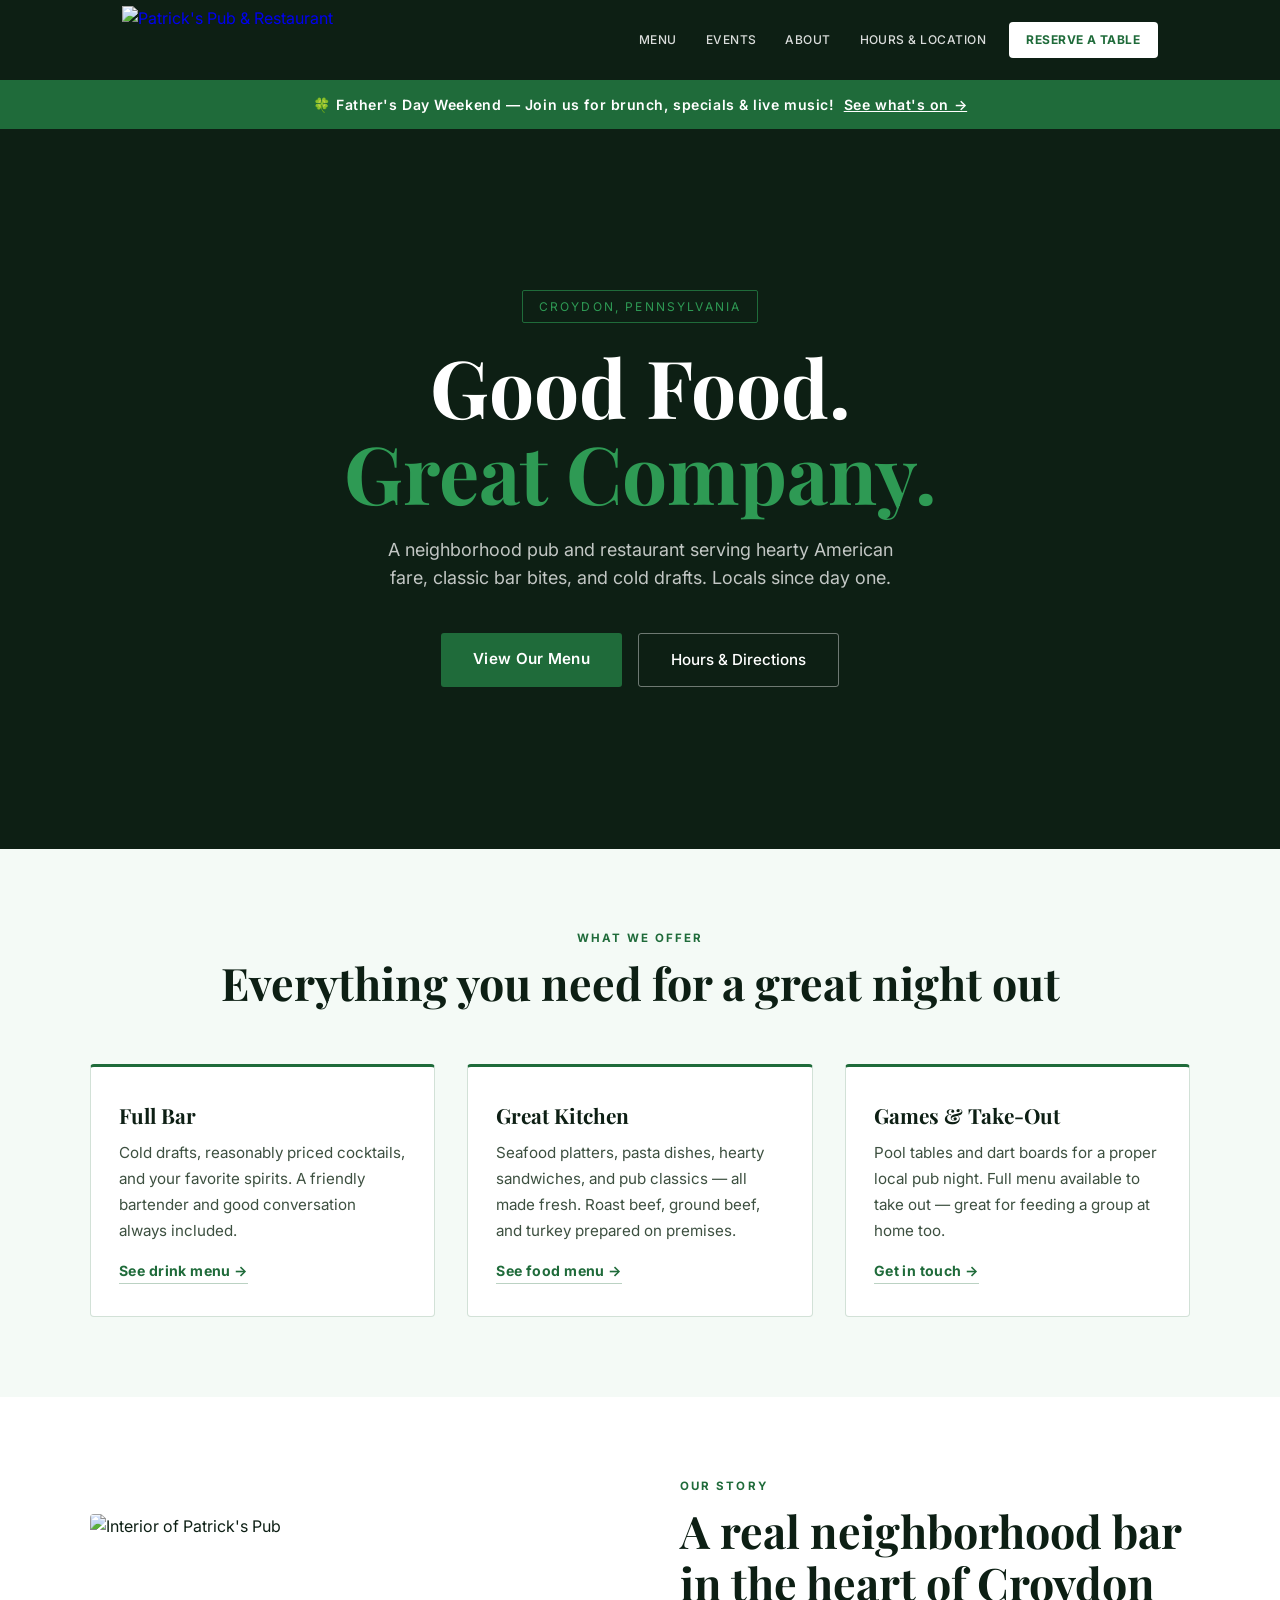
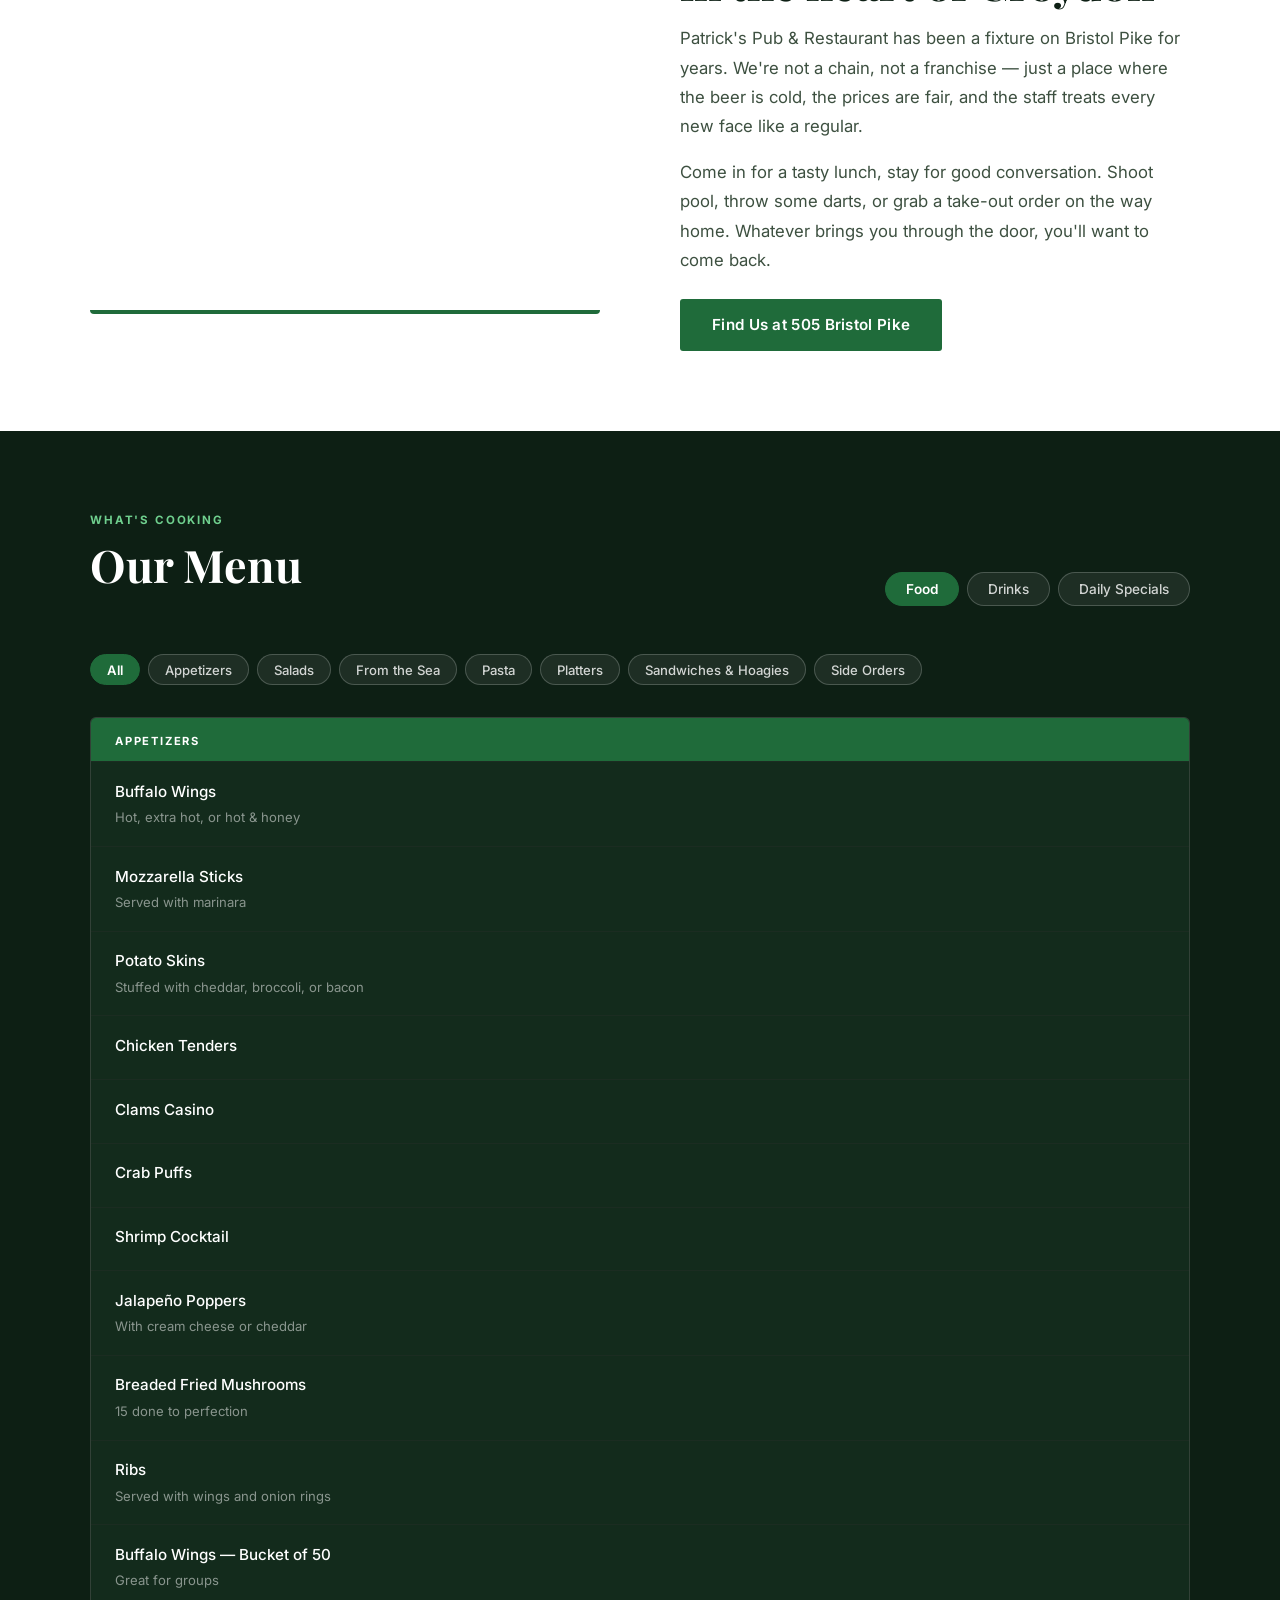
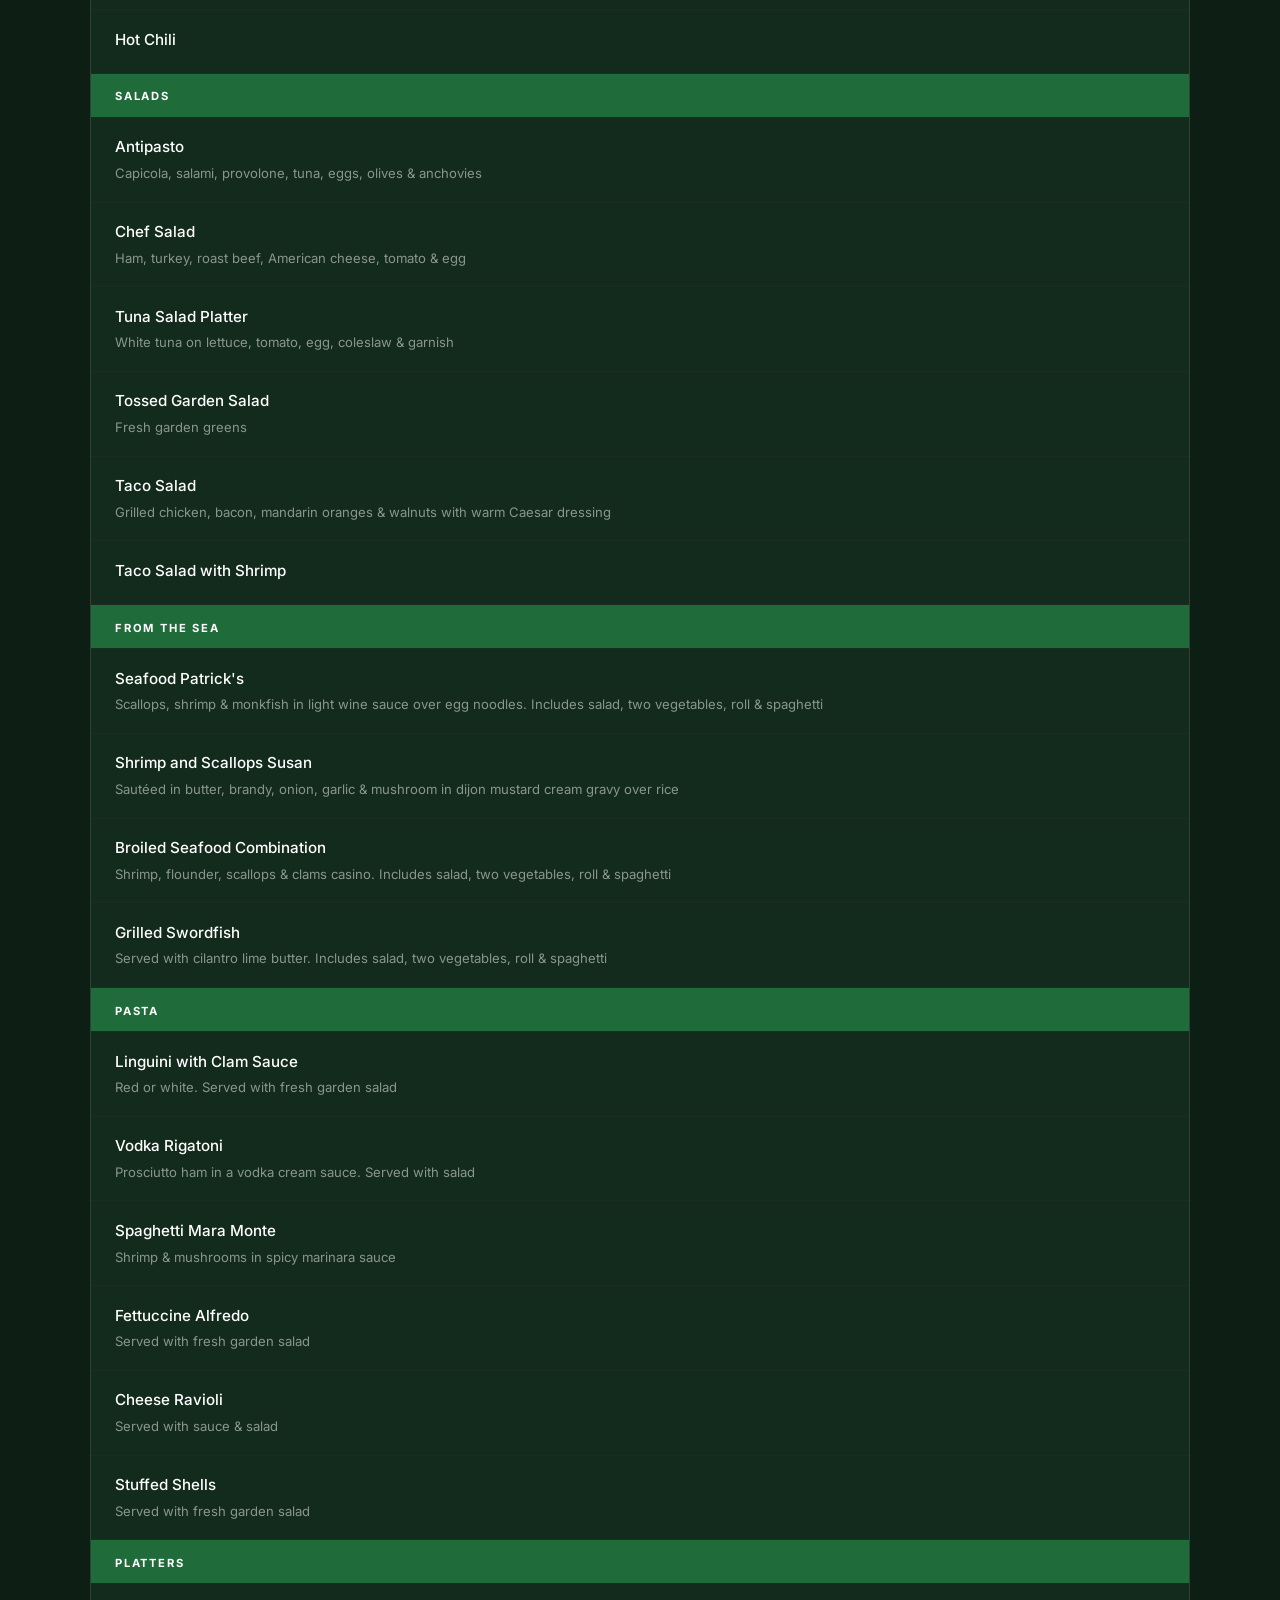
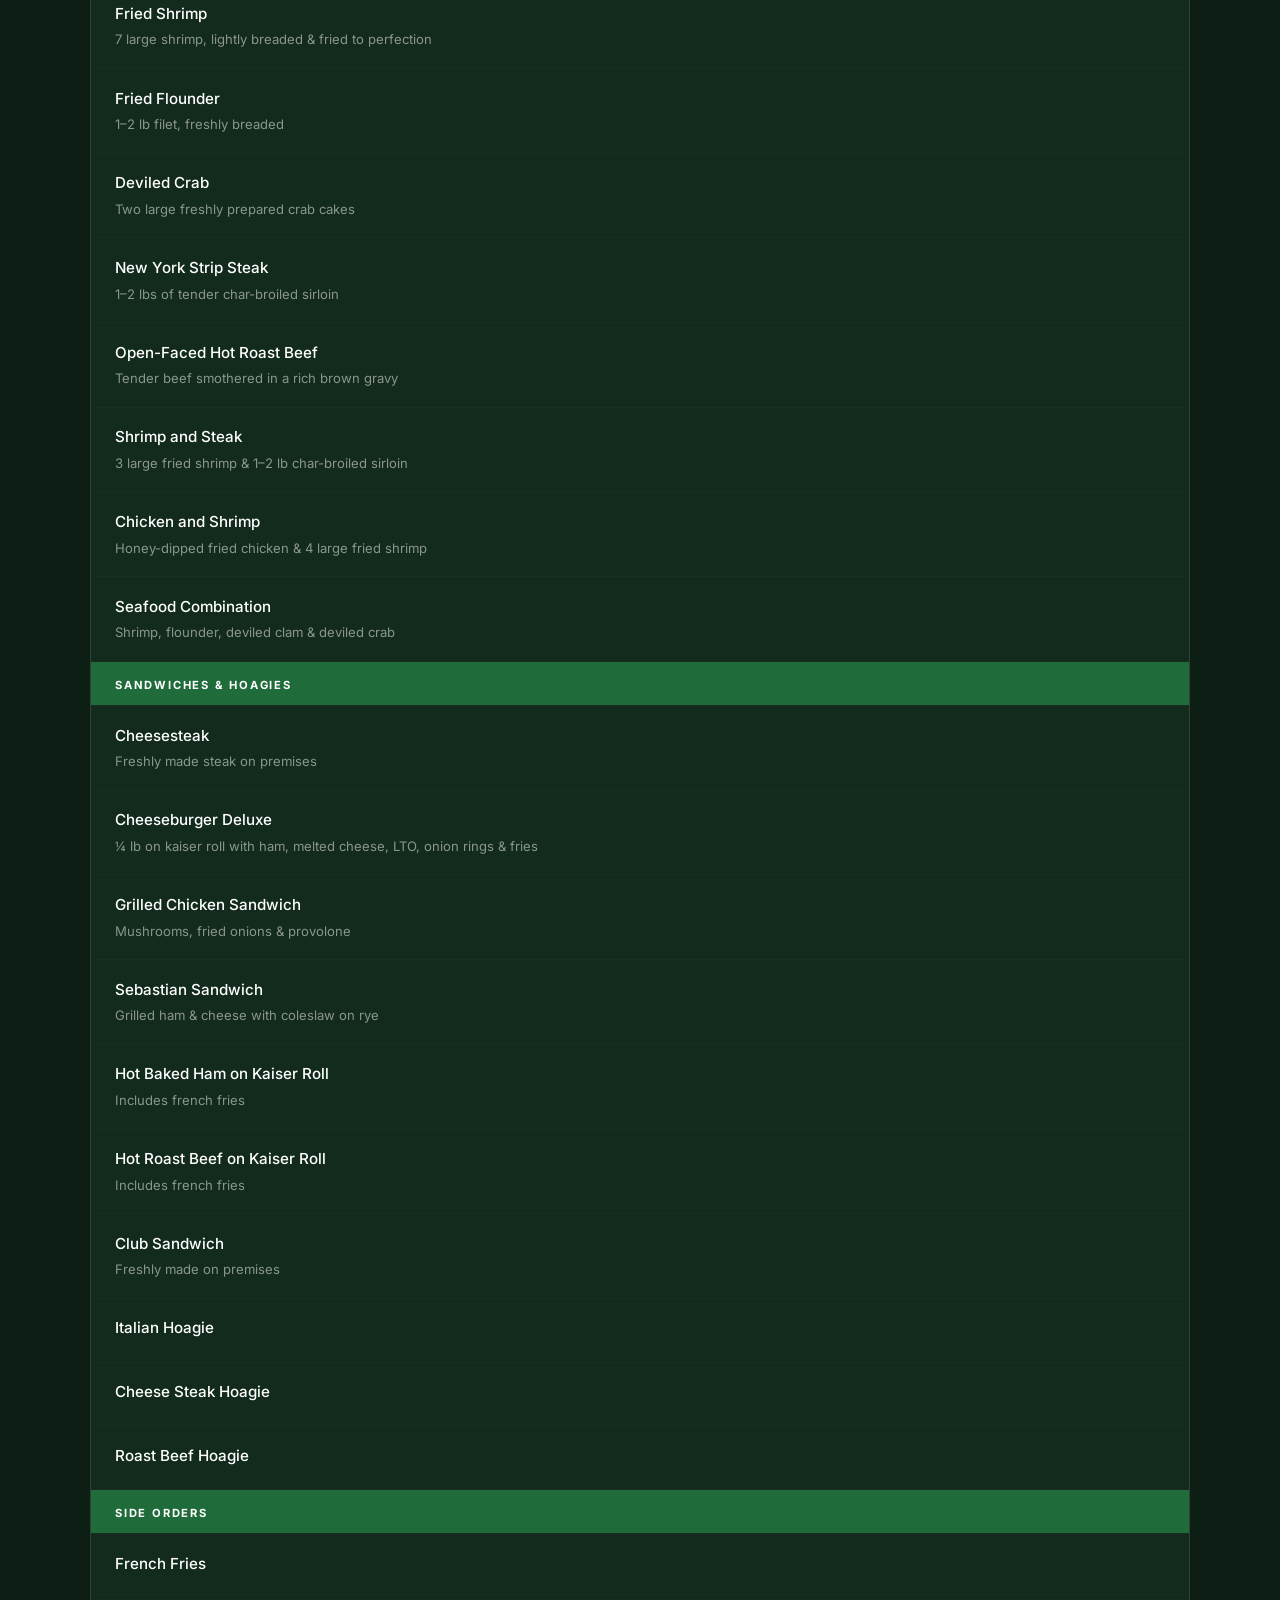
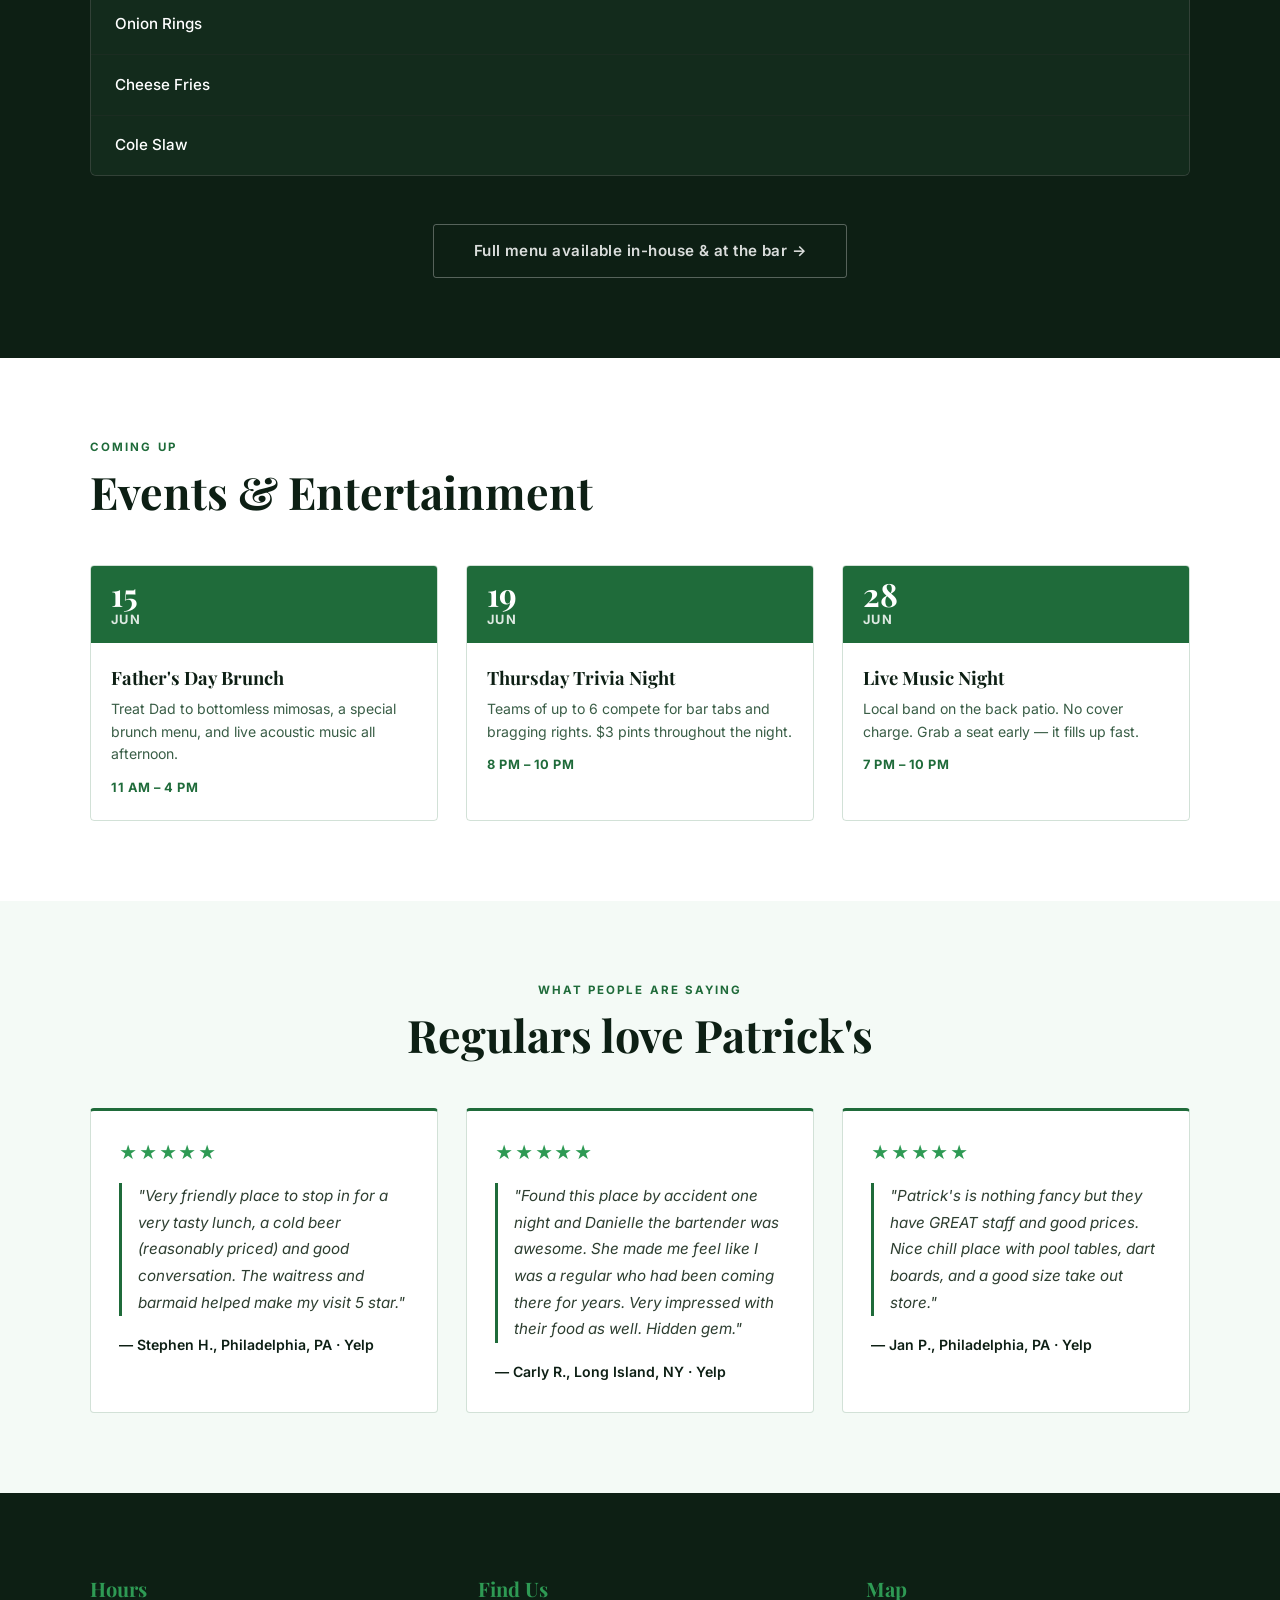
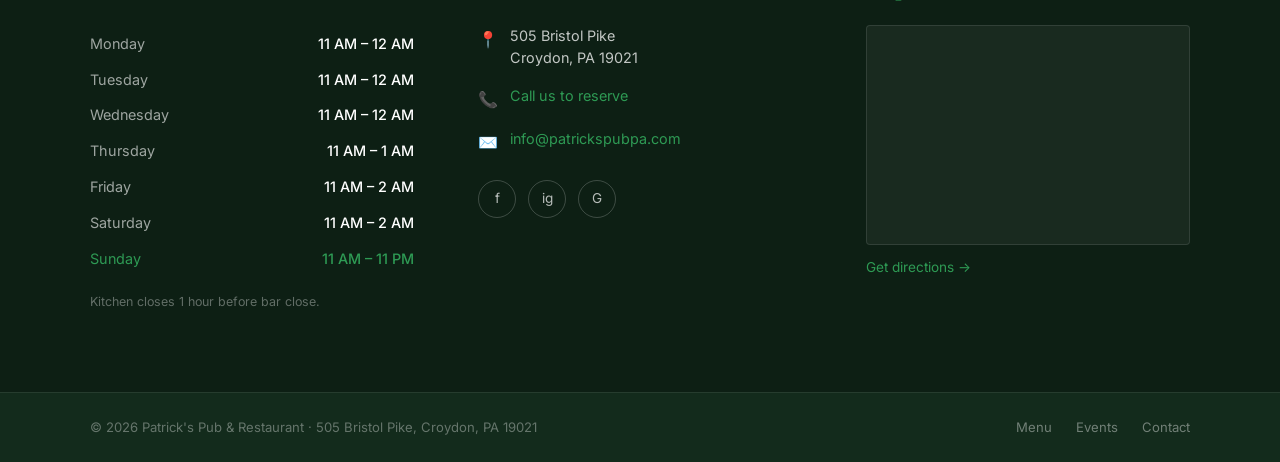
==== commit d57d972c: "Update index.html" ====
--- a/index.html
+++ b/index.html
@@ -9,16 +9,16 @@
   *, *::before, *::after { box-sizing: border-box; margin: 0; padding: 0; }
 
   :root {
-    --gold: #B8860B;
-    --gold-light: #D4A017;
-    --gold-pale: #FFF8E7;
-    --dark: #1A1208;
-    --dark-mid: #2D2210;
-    --charcoal: #3B3020;
-    --cream: #FAF6EE;
-    --text: #2D2210;
-    --text-muted: #6B5A3A;
-    --border: rgba(184,134,11,0.2);
+    --gold: #1F6B3A;
+    --gold-light: #2E9A54;
+    --gold-pale: #EAF5EE;
+    --dark: #0D1F14;
+    --dark-mid: #132B1C;
+    --charcoal: #1A3825;
+    --cream: #F4FAF6;
+    --text: #0D1F14;
+    --text-muted: #3A5E47;
+    --border: rgba(31,107,58,0.2);
     --white: #fff;
   }
 
@@ -37,7 +37,7 @@
     top: 0;
     z-index: 100;
     background: var(--dark);
-    border-bottom: 1px solid var(--gold);
+    border-bottom: 2px solid var(--gold);
   }
   .nav-inner {
     max-width: 1100px;
@@ -46,49 +46,56 @@
     display: flex;
     align-items: center;
     justify-content: space-between;
-    height: 64px;
+    height: 80px;
   }
   .nav-logo {
-    font-family: 'Playfair Display', serif;
-    font-size: 1.4rem;
-    color: var(--gold-light);
+    display: flex;
+    align-items: center;
     text-decoration: none;
-    letter-spacing: 0.02em;
+  }
+  .nav-logo img {
+    height: 68px;
+    width: auto;
+    display: block;
   }
   .nav-links {
     display: flex;
     gap: 0;
     list-style: none;
+    align-items: center;
   }
   .nav-links a {
-    color: rgba(255,255,255,0.8);
+    color: rgba(255,255,255,0.85);
     text-decoration: none;
-    font-size: 0.875rem;
     font-weight: 500;
-    padding: 0 1rem;
-    height: 64px;
+    padding: 0 0.9rem;
+    height: 80px;
     display: flex;
     align-items: center;
     transition: color 0.2s, background 0.2s;
-    letter-spacing: 0.03em;
+    letter-spacing: 0.04em;
     text-transform: uppercase;
-    font-size: 0.78rem;
-  }
-  .nav-links a:hover { color: var(--gold-light); background: rgba(255,255,255,0.05); }
+    font-size: 0.75rem;
+  }
+  .nav-links a:hover { color: white; background: rgba(255,255,255,0.08); }
   .nav-cta {
-    background: var(--gold) !important;
-    color: var(--dark) !important;
-    font-weight: 600 !important;
-    padding: 0 1.2rem !important;
-    border-radius: 3px;
-  }
-  .nav-cta:hover { background: var(--gold-light) !important; }
+    background: white !important;
+    color: #1F6B3A !important;
+    font-weight: 700 !important;
+    font-size: 0.75rem !important;
+    padding: 0.55rem 1.1rem !important;
+    border-radius: 4px !important;
+    height: auto !important;
+    letter-spacing: 0.04em !important;
+    margin-left: 0.5rem;
+  }
+  .nav-cta:hover { background: #EAF5EE !important; color: #1F6B3A !important; }
 
   .hamburger { display: none; background: none; border: none; cursor: pointer; padding: 8px; }
-  .hamburger span { display: block; width: 22px; height: 2px; background: var(--gold-light); margin: 5px 0; transition: 0.3s; }
-  .mobile-menu { display: none; background: var(--dark); border-top: 1px solid var(--border); }
+  .hamburger span { display: block; width: 22px; height: 2px; background: white; margin: 5px 0; transition: 0.3s; }
+  .mobile-menu { display: none; background: var(--dark); border-top: 1px solid rgba(255,255,255,0.1); }
   .mobile-menu a { display: block; color: rgba(255,255,255,0.85); text-decoration: none; padding: 1rem 2rem; border-bottom: 1px solid rgba(255,255,255,0.06); font-size: 0.9rem; letter-spacing: 0.03em; }
-  .mobile-menu a:hover { background: rgba(255,255,255,0.05); color: var(--gold-light); }
+  .mobile-menu a:hover { background: rgba(255,255,255,0.05); color: white; }
 
   /* ── HERO ── */
   .hero {
@@ -140,7 +147,7 @@
   .hero-actions { display: flex; gap: 1rem; justify-content: center; flex-wrap: wrap; }
   .btn-primary {
     background: var(--gold);
-    color: var(--dark);
+    color: white;
     text-decoration: none;
     font-weight: 600;
     padding: 0.85rem 2rem;
@@ -164,15 +171,15 @@
 
   /* ── INFO BAR ── */
   .info-bar {
-    background: var(--gold);
-    color: var(--dark);
+    background: #1F6B3A;
+    color: white;
     padding: 0.75rem 2rem;
     text-align: center;
     font-size: 0.88rem;
     font-weight: 600;
     letter-spacing: 0.04em;
   }
-  .info-bar a { color: var(--dark); text-decoration: underline; }
+  .info-bar a { color: white; text-decoration: underline; }
 
   /* ── SECTIONS ── */
   section { padding: 5rem 2rem; }
@@ -180,23 +187,23 @@
 
   .section-label {
     font-size: 0.72rem;
-    letter-spacing: 0.16em;
+    letter-spacing: 0.18em;
     text-transform: uppercase;
-    color: var(--gold);
-    font-weight: 600;
+    color: #1F6B3A;
+    font-weight: 700;
     margin-bottom: 0.6rem;
   }
   .section-title {
     font-family: 'Playfair Display', serif;
     font-size: clamp(2rem, 4vw, 2.8rem);
     font-weight: 700;
-    color: var(--dark);
+    color: #0D1F14;
     line-height: 1.15;
     margin-bottom: 1rem;
   }
   .section-body {
     font-size: 1.05rem;
-    color: var(--text-muted);
+    color: #3D5040;
     max-width: 560px;
     line-height: 1.75;
   }
@@ -259,29 +266,31 @@
     color: var(--dark);
     margin-bottom: 0.5rem;
   }
-  .feature-card p { font-size: 0.95rem; color: var(--text-muted); line-height: 1.7; }
+  .feature-card p { font-size: 0.95rem; color: #3D5040; line-height: 1.7; }
   .feature-card a {
     display: inline-block;
     margin-top: 1rem;
-    color: var(--gold);
-    font-weight: 600;
+    color: #1F6B3A;
+    font-weight: 700;
     font-size: 0.88rem;
     text-decoration: none;
     letter-spacing: 0.03em;
-  }
-  .feature-card a:hover { text-decoration: underline; }
+    border-bottom: 1.5px solid rgba(31,107,58,0.3);
+    padding-bottom: 1px;
+  }
+  .feature-card a:hover { border-bottom-color: #1F6B3A; }
 
   /* ── MENU PREVIEW ── */
-  .menu-section { background: var(--dark-mid); }
+  .menu-section { background: #0D1F14; }
   .menu-section .section-title { color: white; }
   .menu-section .section-body { color: rgba(255,255,255,0.65); }
-  .menu-section .section-label { color: var(--gold-light); }
+  .menu-section .section-label { color: #6FCF8E; letter-spacing: 0.16em; }
   .menu-header { display: flex; justify-content: space-between; align-items: flex-end; flex-wrap: wrap; gap: 1rem; margin-bottom: 3rem; }
   .menu-tabs { display: flex; gap: 0.5rem; flex-wrap: wrap; margin-top: 1.5rem; }
   .menu-tab {
     background: rgba(255,255,255,0.07);
-    border: 1px solid rgba(255,255,255,0.15);
-    color: rgba(255,255,255,0.7);
+    border: 1px solid rgba(255,255,255,0.2);
+    color: rgba(255,255,255,0.8);
     padding: 0.5rem 1.25rem;
     border-radius: 30px;
     font-size: 0.85rem;
@@ -290,48 +299,49 @@
     font-weight: 500;
     transition: 0.2s;
   }
-  .menu-tab:hover, .menu-tab.active { background: var(--gold); border-color: var(--gold); color: var(--dark); }
-  .menu-grid { display: grid; grid-template-columns: 1fr; gap: 1px; background: rgba(255,255,255,0.08); border: 1px solid rgba(255,255,255,0.08); border-radius: 4px; overflow: hidden; }
-  .menu-section-btns { display: flex; gap: 0.5rem; flex-wrap: wrap; margin: 1.5rem 0 2rem; }
-  .menu-section-btn { background: rgba(255,255,255,0.07); border: 1px solid rgba(255,255,255,0.15); color: rgba(255,255,255,0.75); padding: 0.4rem 1rem; border-radius: 30px; font-size: 0.82rem; cursor: pointer; font-family: 'Inter', sans-serif; font-weight: 500; transition: 0.2s; text-decoration: none; display: inline-block; }
-  .menu-section-btn:hover { background: rgba(184,134,11,0.25); border-color: var(--gold); color: var(--gold-light); }
-  .menu-section-btn.active-section { background: var(--gold); border-color: var(--gold); color: var(--dark); font-weight: 600; }
+  .menu-tab:hover { background: rgba(255,255,255,0.12); color: white; border-color: rgba(255,255,255,0.35); }
+  .menu-tab.active { background: var(--gold); border-color: var(--gold); color: white; font-weight: 600; }
+  .menu-grid { display: grid; grid-template-columns: 1fr; gap: 1px; background: rgba(255,255,255,0.06); border: 1px solid rgba(255,255,255,0.1); border-radius: 6px; overflow: hidden; }
+  .menu-section-btns { display: flex; gap: 0.5rem; flex-wrap: wrap; margin: 0 0 2rem; }
+  .menu-section-btn { background: rgba(255,255,255,0.07); border: 1px solid rgba(255,255,255,0.2); color: rgba(255,255,255,0.8); padding: 0.4rem 1rem; border-radius: 30px; font-size: 0.82rem; cursor: pointer; font-family: 'Inter', sans-serif; font-weight: 500; transition: 0.2s; text-decoration: none; display: inline-block; }
+  .menu-section-btn:hover { background: rgba(255,255,255,0.12); border-color: rgba(255,255,255,0.35); color: white; }
+  .menu-section-btn.active-section { background: var(--gold); border-color: var(--gold); color: white; font-weight: 600; }
   .menu-item {
-    background: var(--dark);
-    padding: 1.25rem 1.5rem;
+    background: #132B1C;
+    padding: 1.1rem 1.5rem;
     display: flex;
     justify-content: space-between;
     align-items: baseline;
     gap: 1rem;
   }
-  .menu-item:hover { background: var(--dark-mid); }
+  .menu-item:hover { background: #1A3828; }
   .menu-item-name { font-weight: 500; color: white; font-size: 0.95rem; }
-  .menu-item-desc { font-size: 0.82rem; color: rgba(255,255,255,0.45); margin-top: 0.2rem; }
-  .menu-item-price { color: var(--gold-light); font-weight: 600; font-size: 0.95rem; white-space: nowrap; flex-shrink: 0; }
-  .menu-divider { grid-column: 1 / -1; background: rgba(255,255,255,0.06); padding: 0.6rem 1.5rem; }
-  .menu-divider span { font-size: 0.72rem; letter-spacing: 0.14em; text-transform: uppercase; color: var(--gold); font-weight: 600; }
+  .menu-item-desc { font-size: 0.82rem; color: rgba(255,255,255,0.5); margin-top: 0.2rem; }
+  .menu-item-price { color: #6FCF8E; font-weight: 600; font-size: 0.95rem; white-space: nowrap; flex-shrink: 0; }
+  .menu-divider { background: #1F6B3A; padding: 0.55rem 1.5rem; }
+  .menu-divider span { font-size: 0.7rem; letter-spacing: 0.16em; text-transform: uppercase; color: white; font-weight: 700; }
   .menu-cta { text-align: center; margin-top: 3rem; }
-  .menu-cta a { display: inline-block; border: 1.5px solid var(--gold); color: var(--gold-light); text-decoration: none; font-weight: 600; padding: 0.85rem 2.5rem; border-radius: 3px; font-size: 0.95rem; transition: 0.2s; letter-spacing: 0.03em; }
-  .menu-cta a:hover { background: var(--gold); color: var(--dark); }
+  .menu-cta a { display: inline-block; border: 1.5px solid rgba(255,255,255,0.3); color: rgba(255,255,255,0.85); text-decoration: none; font-weight: 600; padding: 0.85rem 2.5rem; border-radius: 3px; font-size: 0.95rem; transition: 0.2s; letter-spacing: 0.03em; }
+  .menu-cta a:hover { background: var(--gold); border-color: var(--gold); color: white; }
 
   /* ── EVENTS ── */
   .events { background: var(--white); }
   .events-grid { display: grid; grid-template-columns: repeat(3, 1fr); gap: 1.75rem; margin-top: 3rem; }
   .event-card { border: 1px solid var(--border); border-radius: 4px; overflow: hidden; }
   .event-date-bar { background: var(--gold); padding: 0.75rem 1.25rem; display: flex; align-items: center; gap: 0.75rem; }
-  .event-day { font-family: 'Playfair Display', serif; font-size: 2rem; font-weight: 700; color: var(--dark); line-height: 1; }
-  .event-month { font-size: 0.8rem; font-weight: 600; color: var(--dark); text-transform: uppercase; letter-spacing: 0.1em; }
+  .event-day { font-family: 'Playfair Display', serif; font-size: 2rem; font-weight: 700; color: white; line-height: 1; }
+  .event-month { font-size: 0.8rem; font-weight: 700; color: rgba(255,255,255,0.85); text-transform: uppercase; letter-spacing: 0.1em; }
   .event-body { padding: 1.25rem; }
   .event-body h3 { font-family: 'Playfair Display', serif; font-size: 1.15rem; font-weight: 700; color: var(--dark); margin-bottom: 0.4rem; }
   .event-body p { font-size: 0.88rem; color: var(--text-muted); line-height: 1.6; }
-  .event-time { display: inline-block; margin-top: 0.75rem; font-size: 0.8rem; font-weight: 600; color: var(--gold); letter-spacing: 0.04em; }
+  .event-time { display: inline-block; margin-top: 0.75rem; font-size: 0.8rem; font-weight: 700; color: var(--gold); letter-spacing: 0.04em; }
 
   /* ── REVIEWS ── */
   .reviews { background: var(--cream); }
   .reviews-grid { display: grid; grid-template-columns: repeat(3, 1fr); gap: 1.75rem; margin-top: 3rem; }
-  .review-card { background: var(--white); border: 1px solid var(--border); border-radius: 4px; padding: 1.75rem; }
-  .stars { color: var(--gold); font-size: 1rem; margin-bottom: 1rem; letter-spacing: 0.08em; }
-  .review-card blockquote { font-size: 0.95rem; color: var(--text-muted); line-height: 1.75; font-style: italic; margin-bottom: 1rem; }
+  .review-card { background: var(--white); border: 1px solid var(--border); border-top: 3px solid var(--gold); border-radius: 4px; padding: 1.75rem; }
+  .stars { color: #2E9A54; font-size: 1.1rem; margin-bottom: 1rem; letter-spacing: 0.1em; }
+  .review-card blockquote { font-size: 0.95rem; color: #2D3E30; line-height: 1.75; font-style: italic; margin-bottom: 1rem; border-left: 3px solid var(--gold); padding-left: 1rem; }
   .reviewer { font-weight: 600; font-size: 0.88rem; color: var(--dark); }
 
   /* ── HOURS + LOCATION ── */
@@ -393,7 +403,9 @@
 <!-- NAV -->
 <nav>
   <div class="nav-inner">
-    <a href="#" class="nav-logo">Patrick's Pub &amp; Restaurant</a>
+    <a href="#" class="nav-logo">
+      <img src="Patricks_Pub_and_Restaurant_Logo.png" alt="Patrick's Pub & Restaurant">
+    </a>
     <ul class="nav-links">
       <li><a href="#menu">Menu</a></li>
       <li><a href="#events">Events</a></li>
@@ -441,19 +453,16 @@
     </div>
     <div class="features-grid">
       <div class="feature-card">
-        <div class="feature-icon">🍺</div>
         <h3>Full Bar</h3>
         <p>Cold drafts, reasonably priced cocktails, and your favorite spirits. A friendly bartender and good conversation always included.</p>
         <a href="#menu">See drink menu →</a>
       </div>
       <div class="feature-card">
-        <div class="feature-icon">🍽️</div>
-        <h3>Real Kitchen</h3>
+        <h3>Great Kitchen</h3>
         <p>Seafood platters, pasta dishes, hearty sandwiches, and pub classics — all made fresh. Roast beef, ground beef, and turkey prepared on premises.</p>
         <a href="#menu">See food menu →</a>
       </div>
       <div class="feature-card">
-        <div class="feature-icon">🎱</div>
         <h3>Games &amp; Take-Out</h3>
         <p>Pool tables and dart boards for a proper local pub night. Full menu available to take out — great for feeding a group at home too.</p>
         <a href="#location">Get in touch →</a>
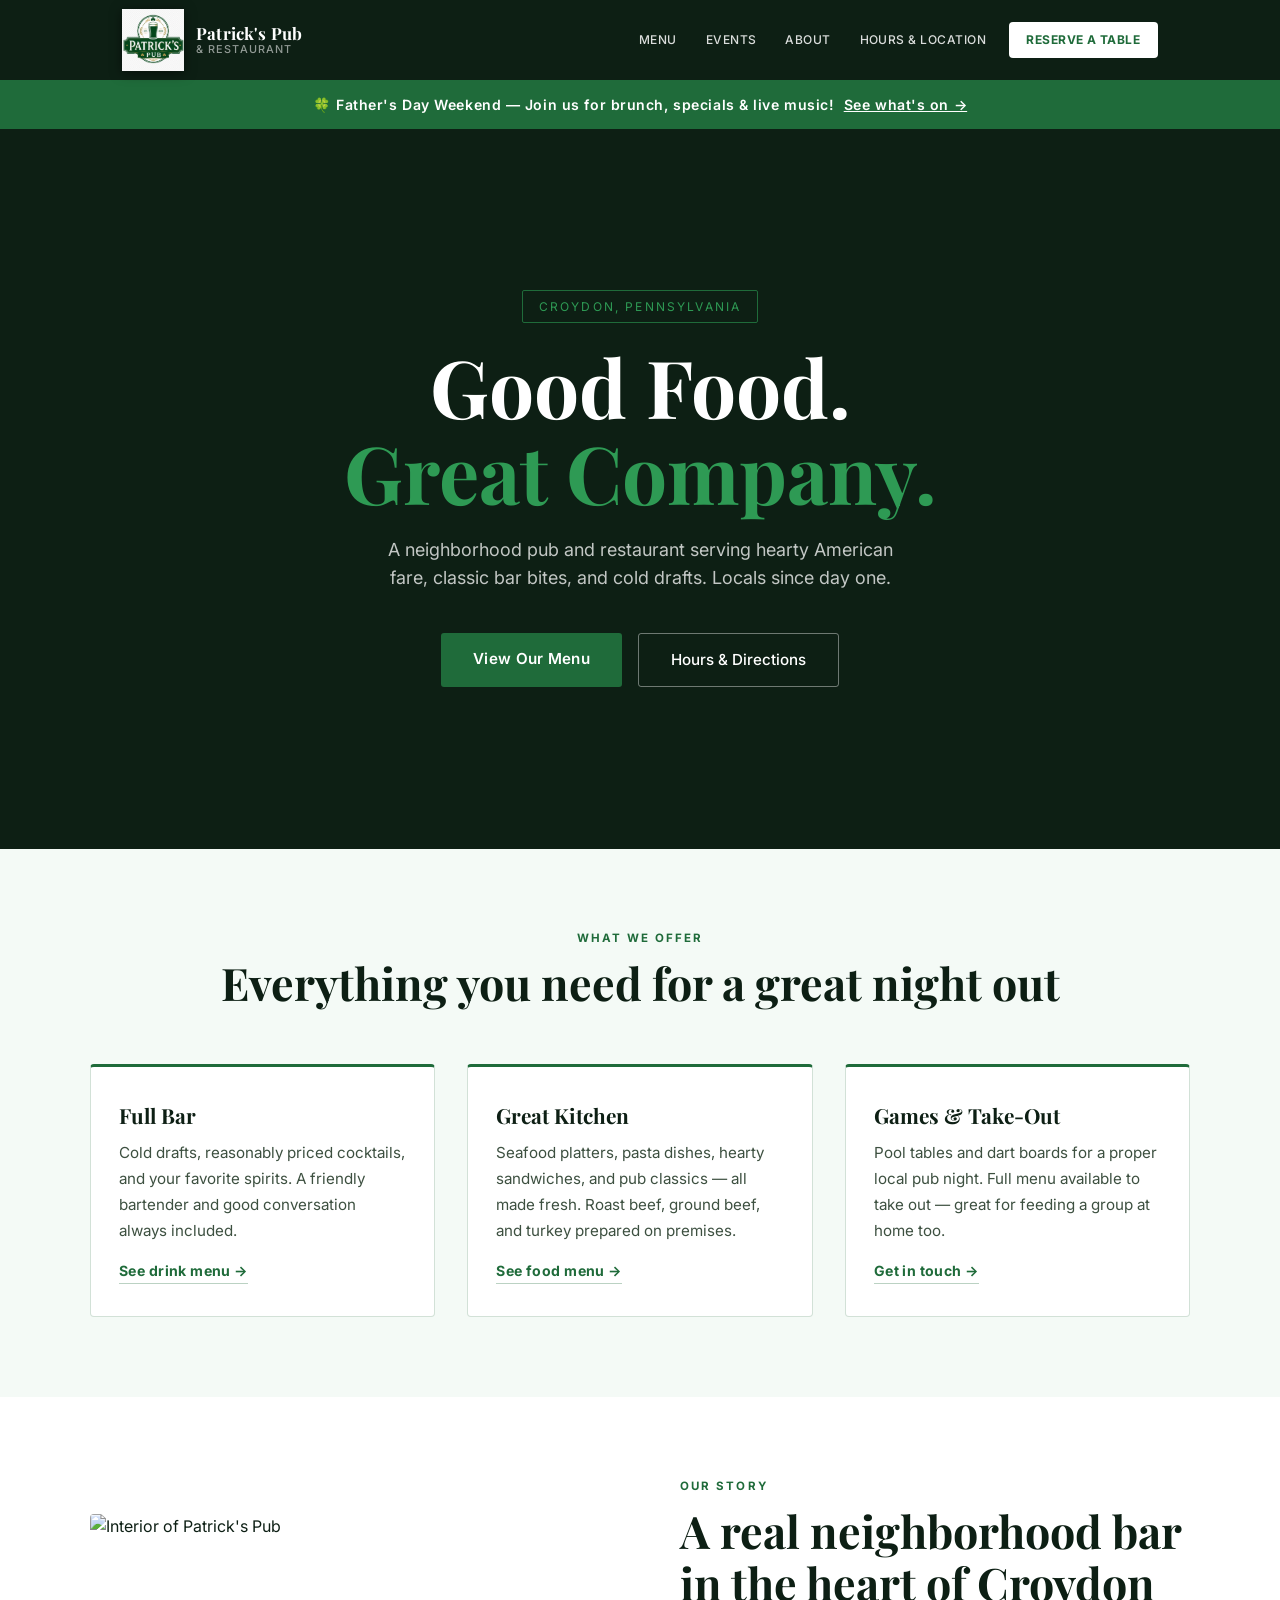
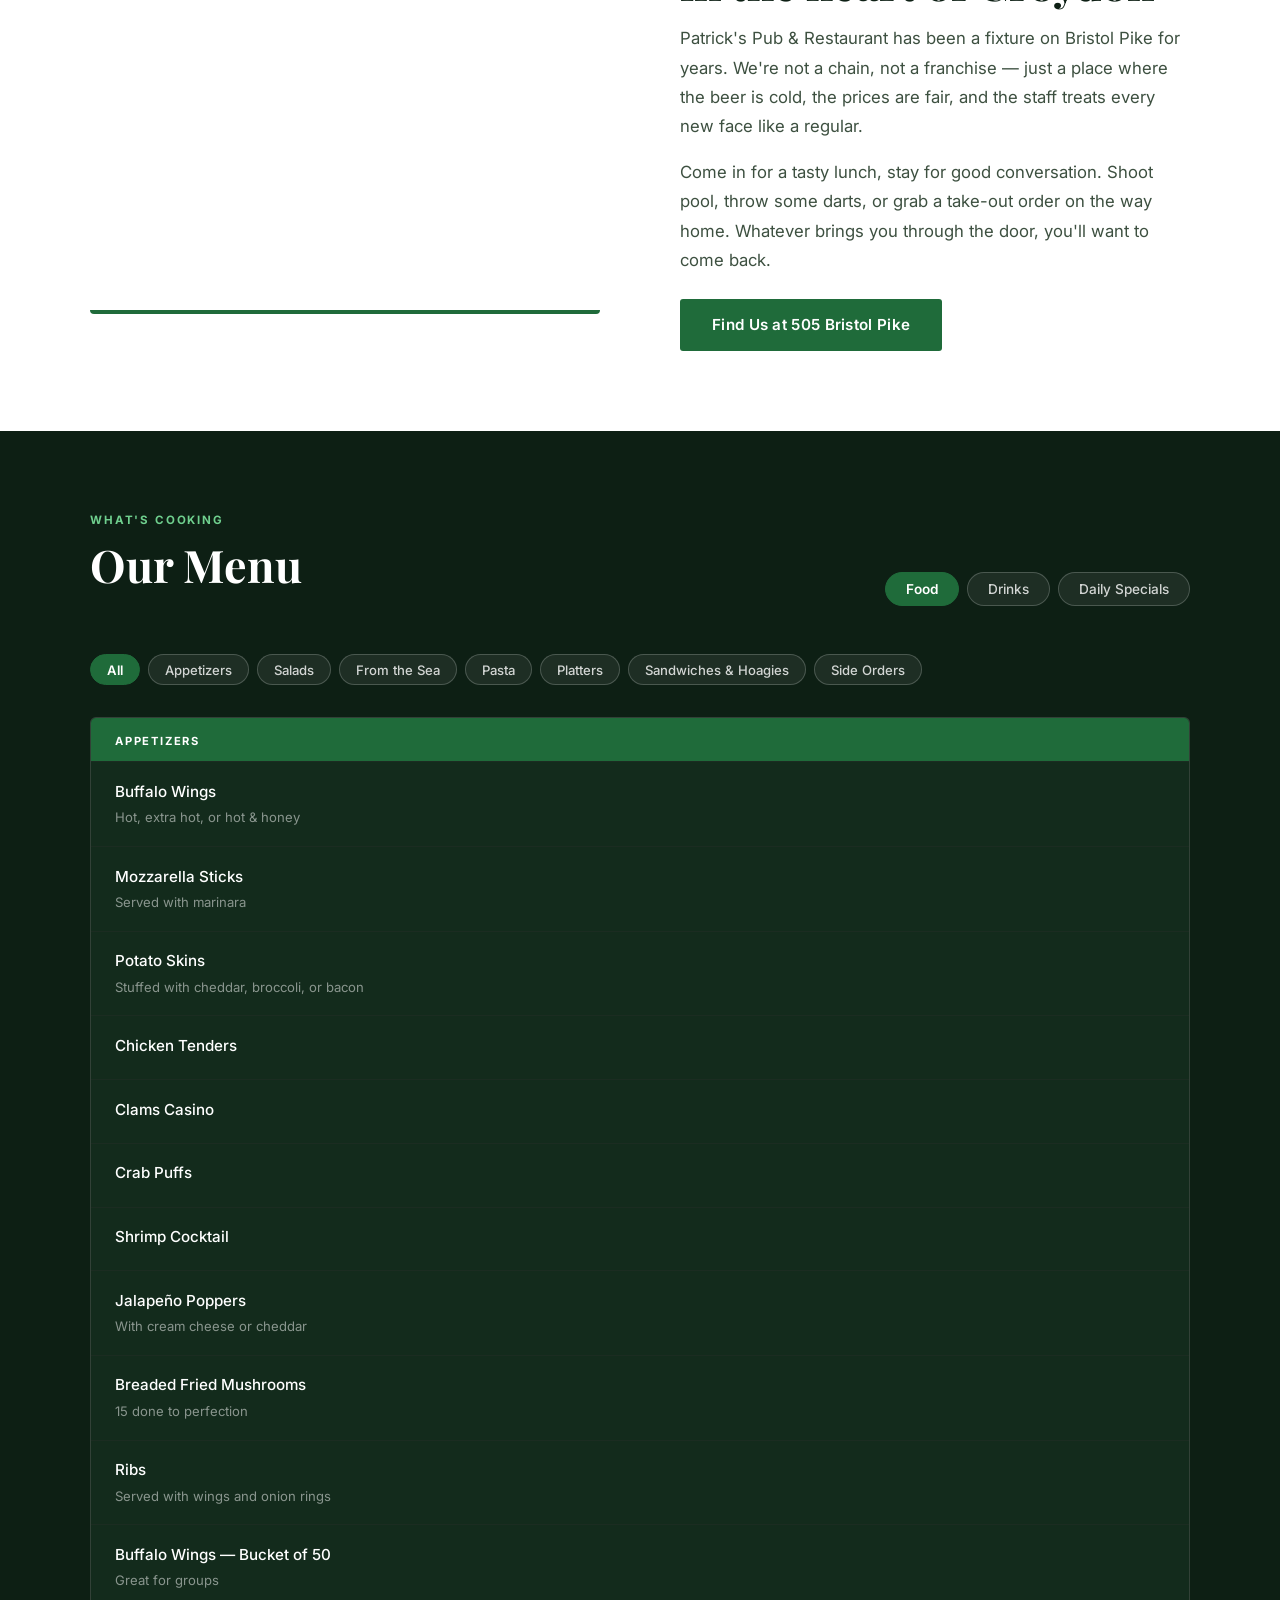
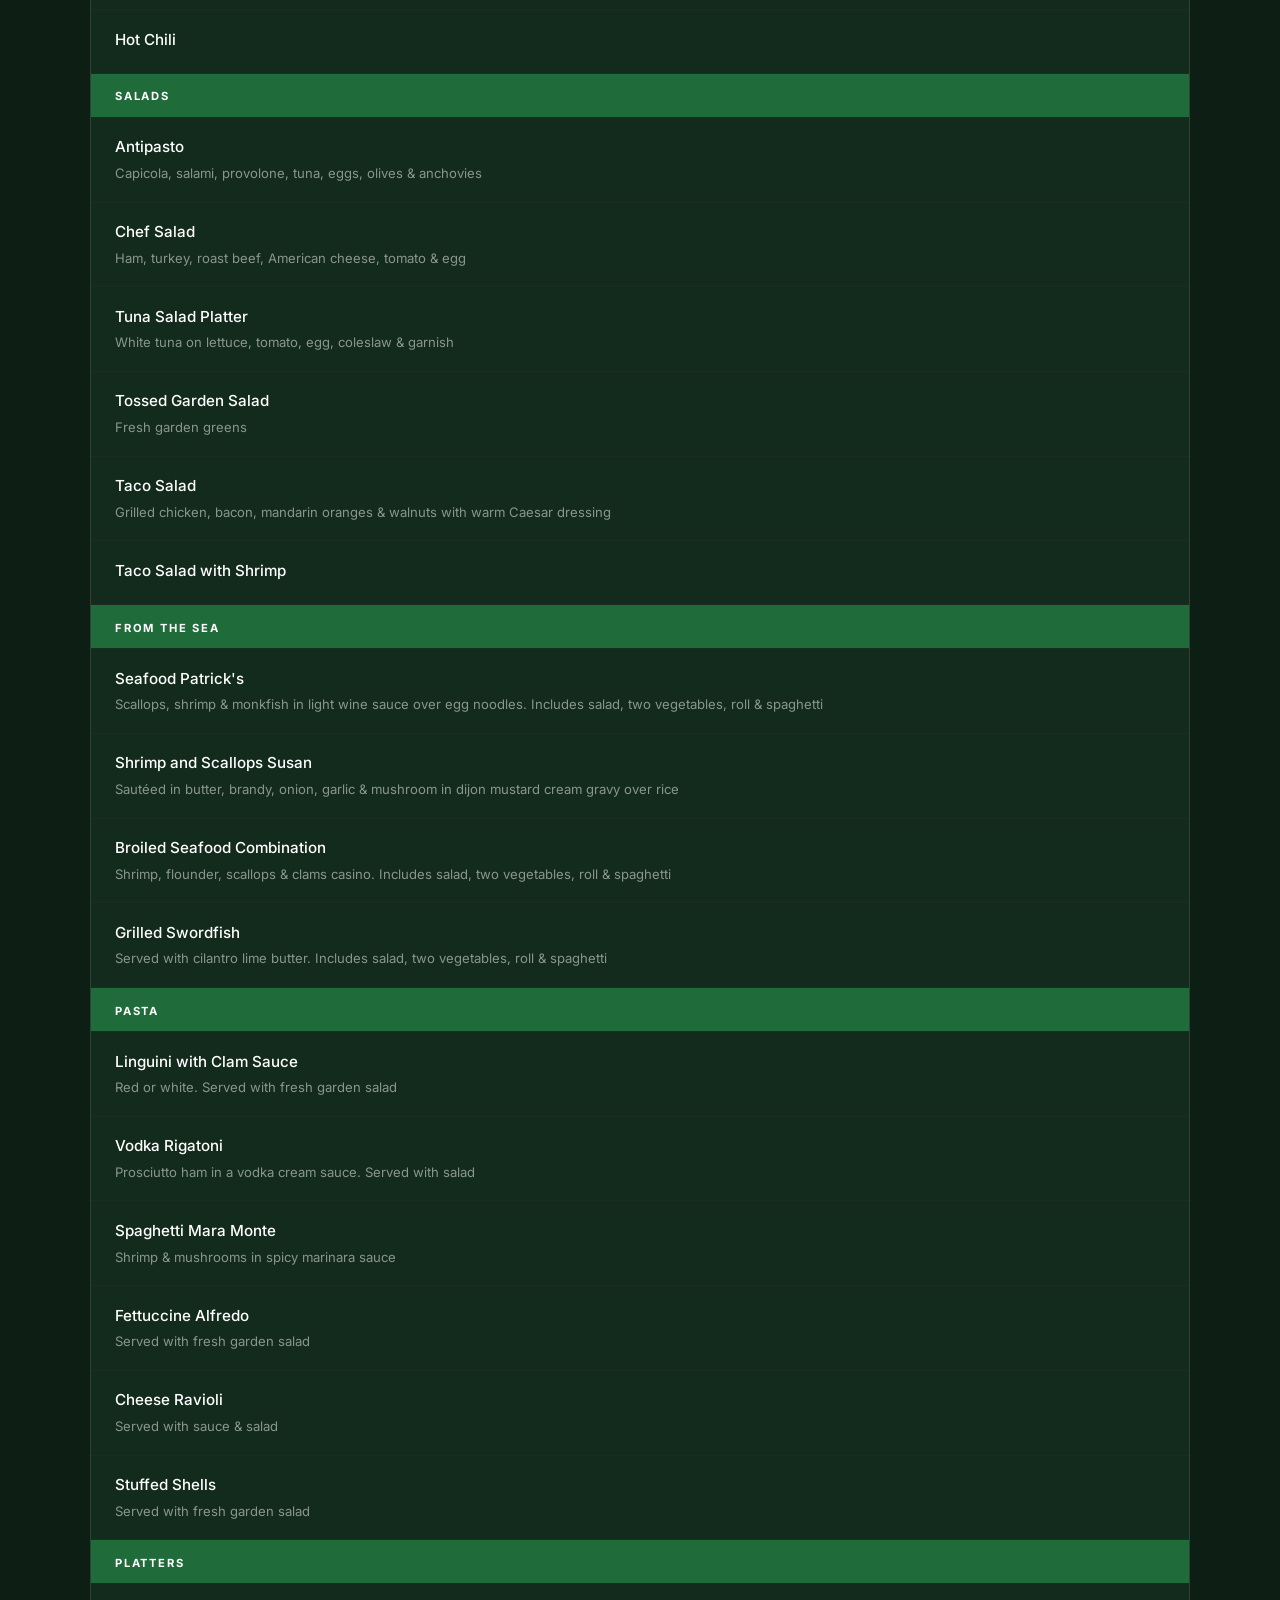
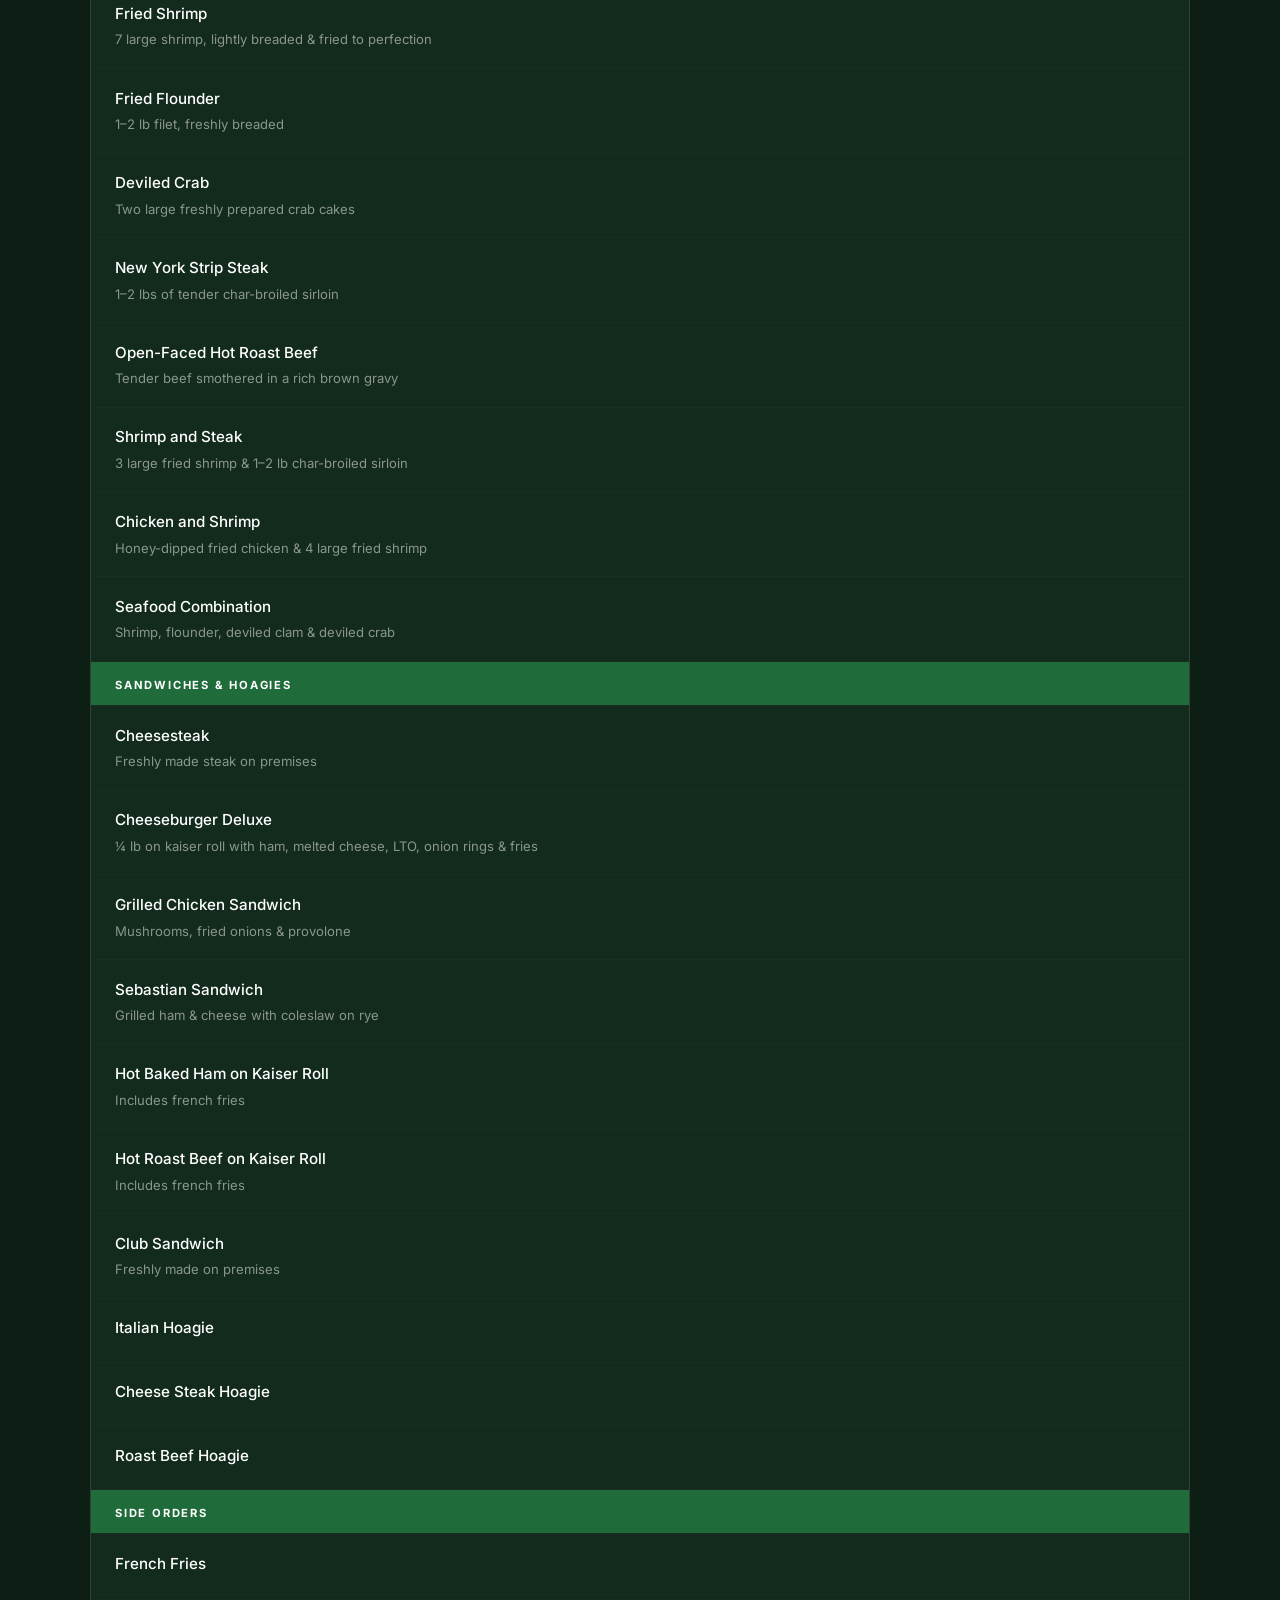
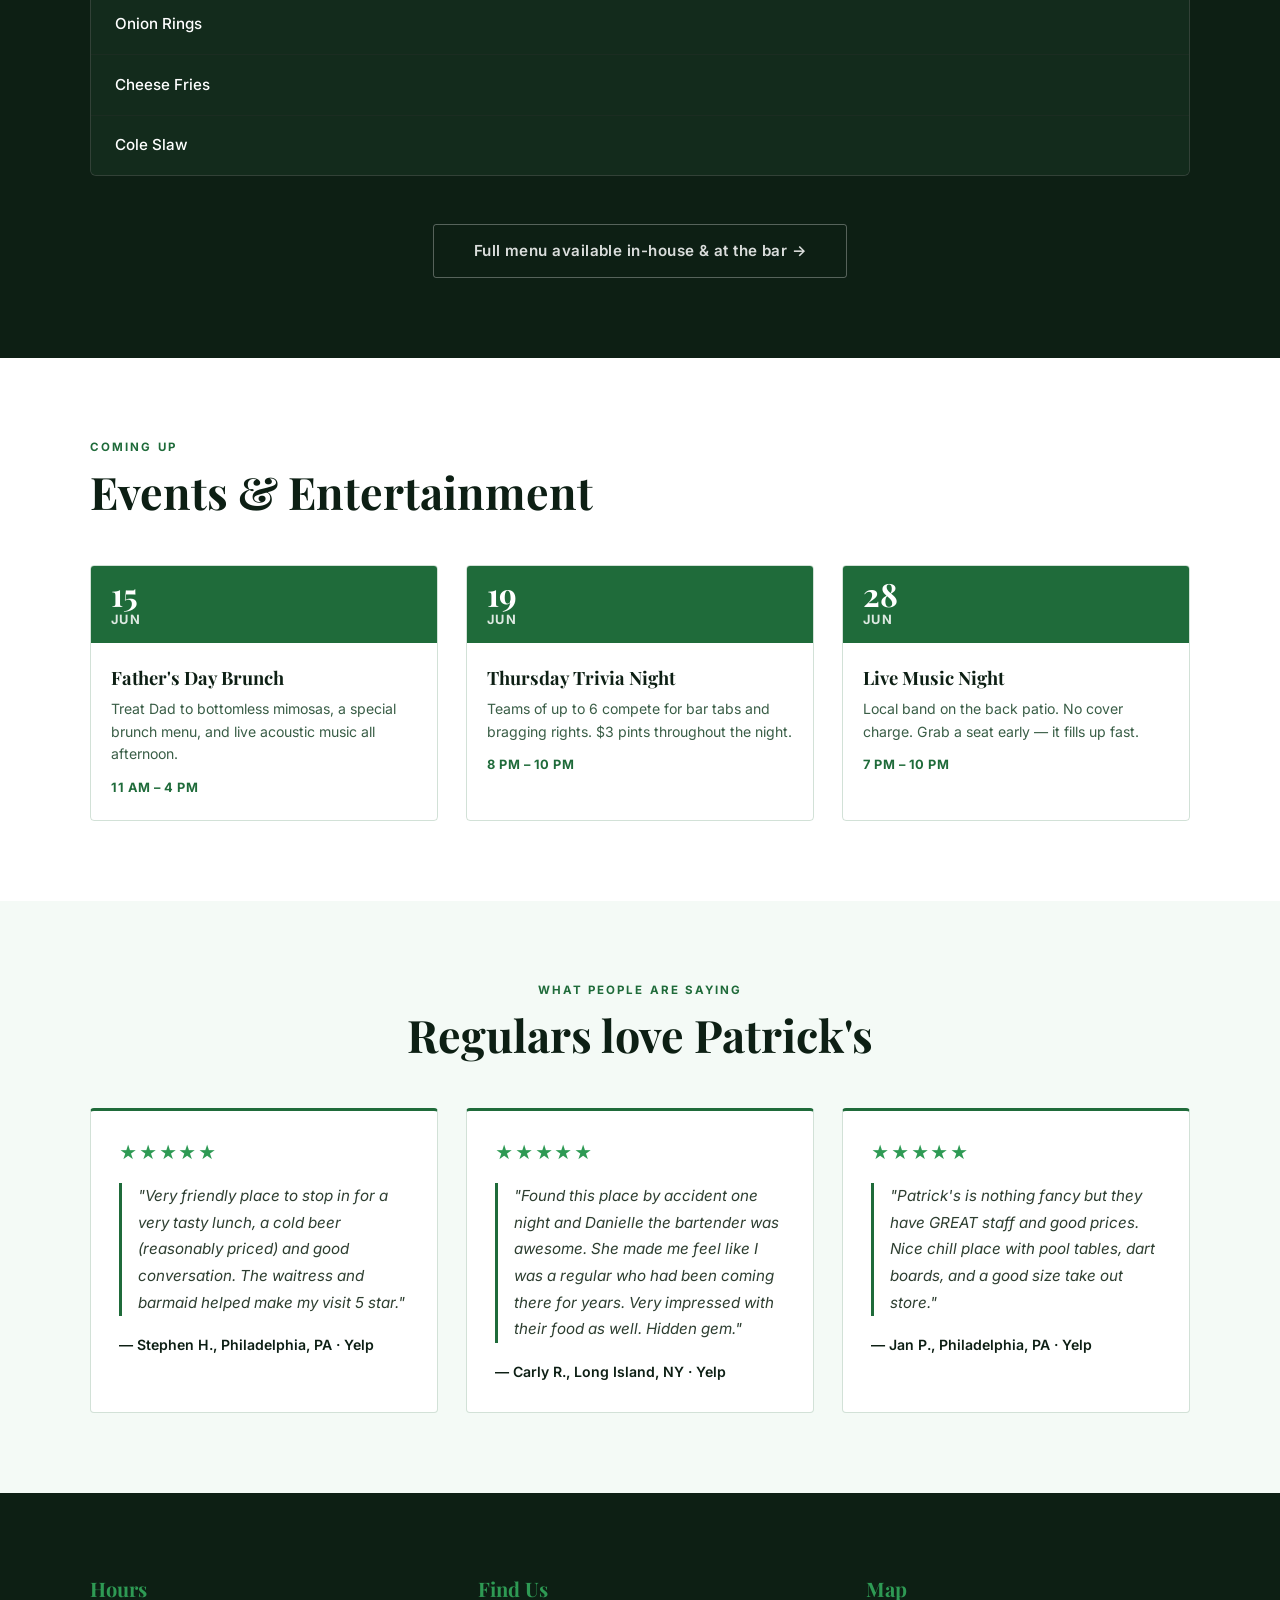
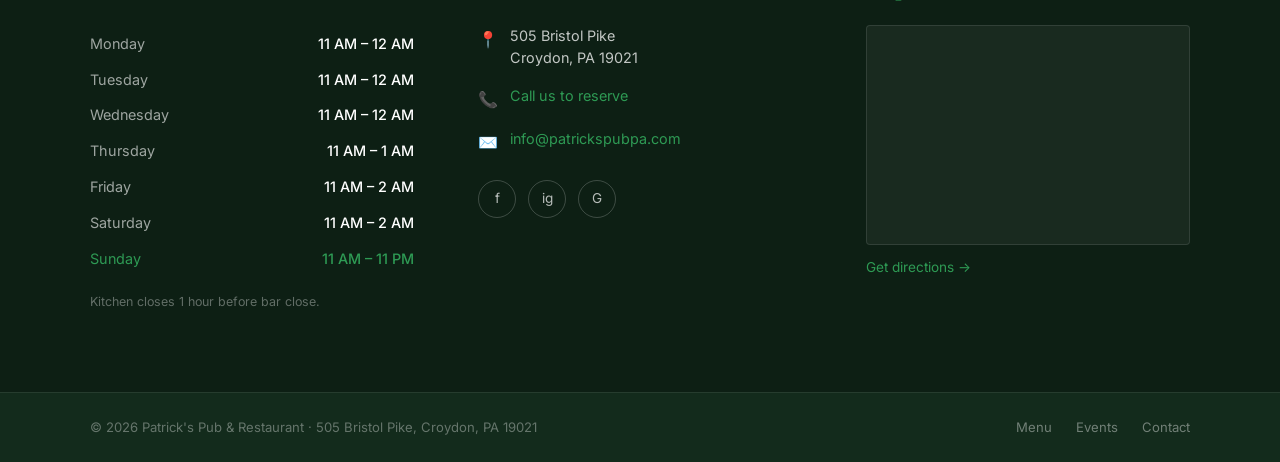
==== commit 012d2780: "Update index.html" ====
--- a/index.html
+++ b/index.html
@@ -51,12 +51,33 @@
   .nav-logo {
     display: flex;
     align-items: center;
+    gap: 0.75rem;
     text-decoration: none;
   }
   .nav-logo img {
-    height: 68px;
+    height: 62px;
     width: auto;
     display: block;
+    filter: drop-shadow(0 2px 6px rgba(0,0,0,0.5));
+  }
+  .nav-logo-text {
+    display: flex;
+    flex-direction: column;
+    line-height: 1.15;
+  }
+  .nav-logo-text strong {
+    font-family: 'Playfair Display', serif;
+    font-size: 1.05rem;
+    font-weight: 700;
+    color: white;
+    letter-spacing: 0.01em;
+  }
+  .nav-logo-text span {
+    font-size: 0.68rem;
+    font-weight: 500;
+    color: rgba(255,255,255,0.55);
+    letter-spacing: 0.1em;
+    text-transform: uppercase;
   }
   .nav-links {
     display: flex;
@@ -383,6 +404,7 @@
   @media (max-width: 900px) {
     .nav-links { display: none; }
     .hamburger { display: block; }
+    .nav-logo-text { display: none; }
     .about-grid { grid-template-columns: 1fr; gap: 2.5rem; }
     .features-grid { grid-template-columns: 1fr; }
     .menu-grid { grid-template-columns: 1fr; }
@@ -405,6 +427,10 @@
   <div class="nav-inner">
     <a href="#" class="nav-logo">
       <img src="Patricks_Pub_and_Restaurant_Logo.png" alt="Patrick's Pub & Restaurant">
+      <div class="nav-logo-text">
+        <strong>Patrick's Pub</strong>
+        <span>&amp; Restaurant</span>
+      </div>
     </a>
     <ul class="nav-links">
       <li><a href="#menu">Menu</a></li>
@@ -791,4 +817,3 @@
 </body>
 </html>
 
-
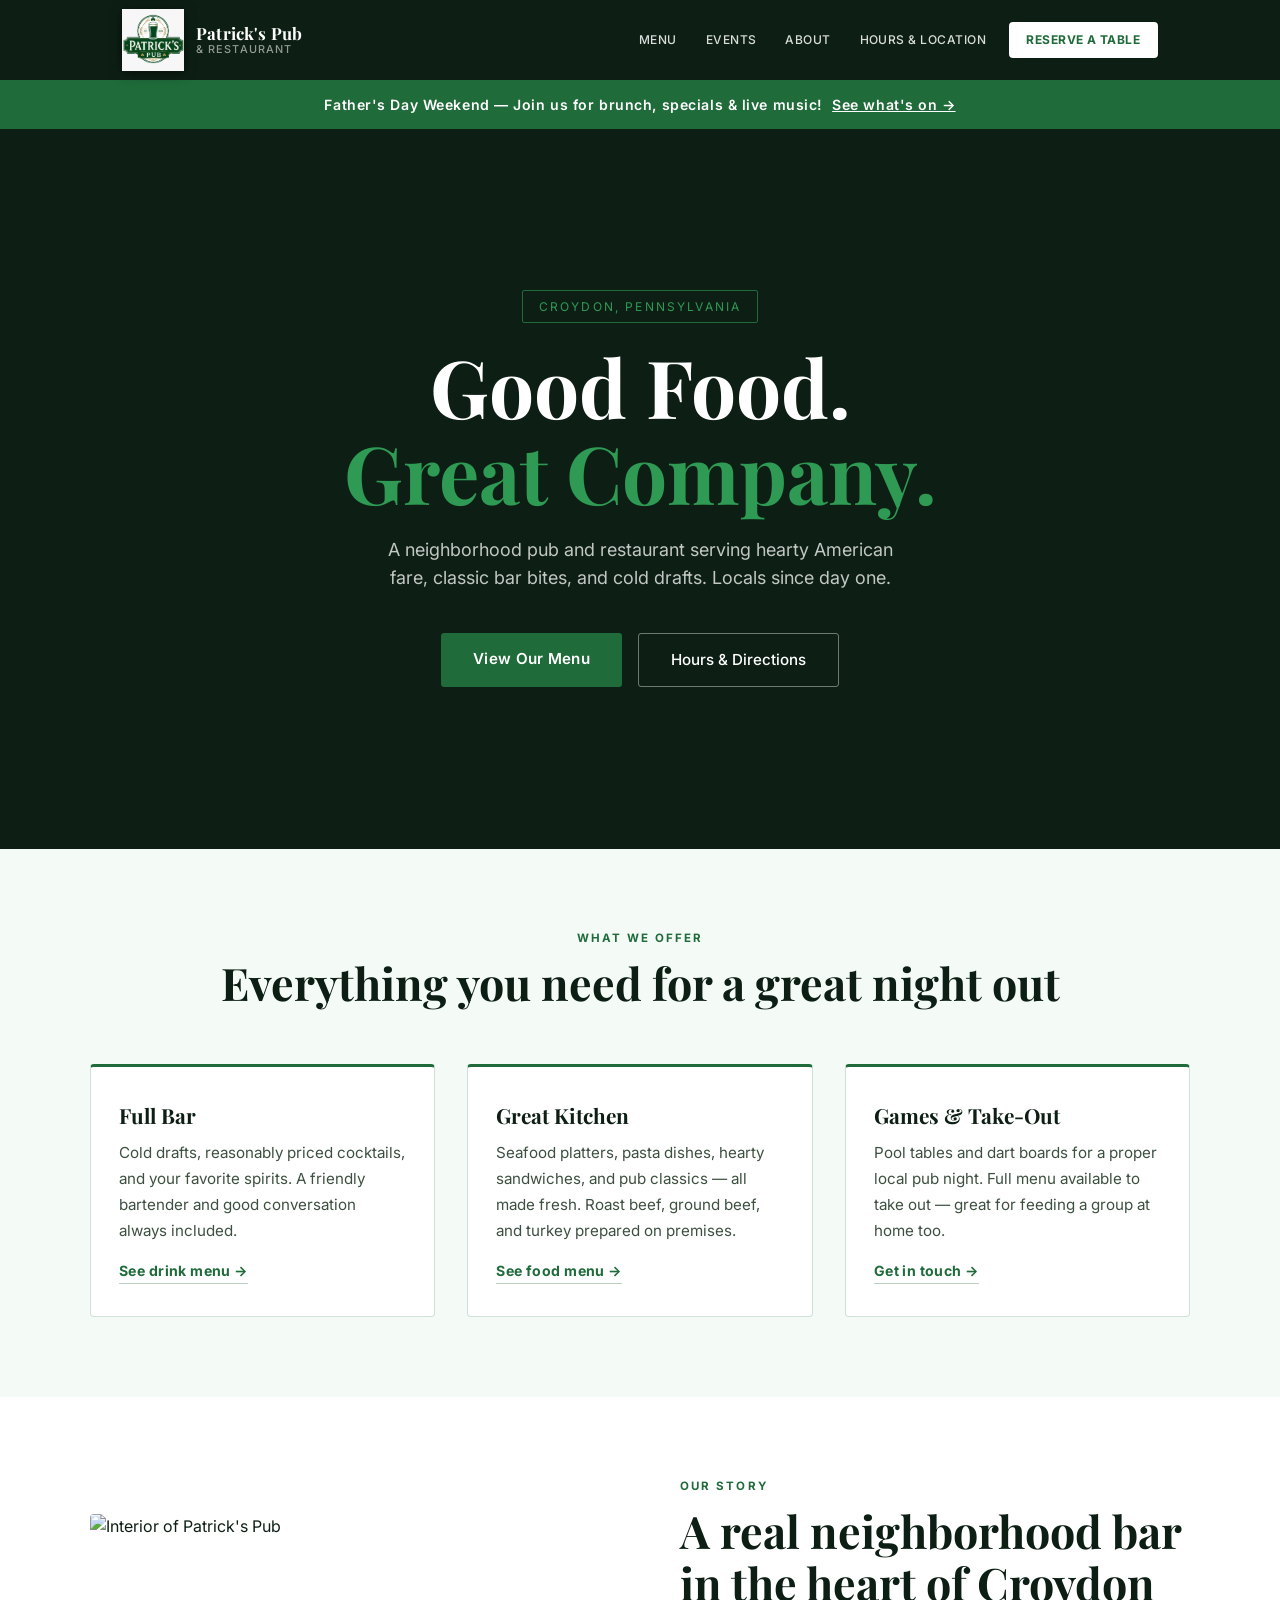
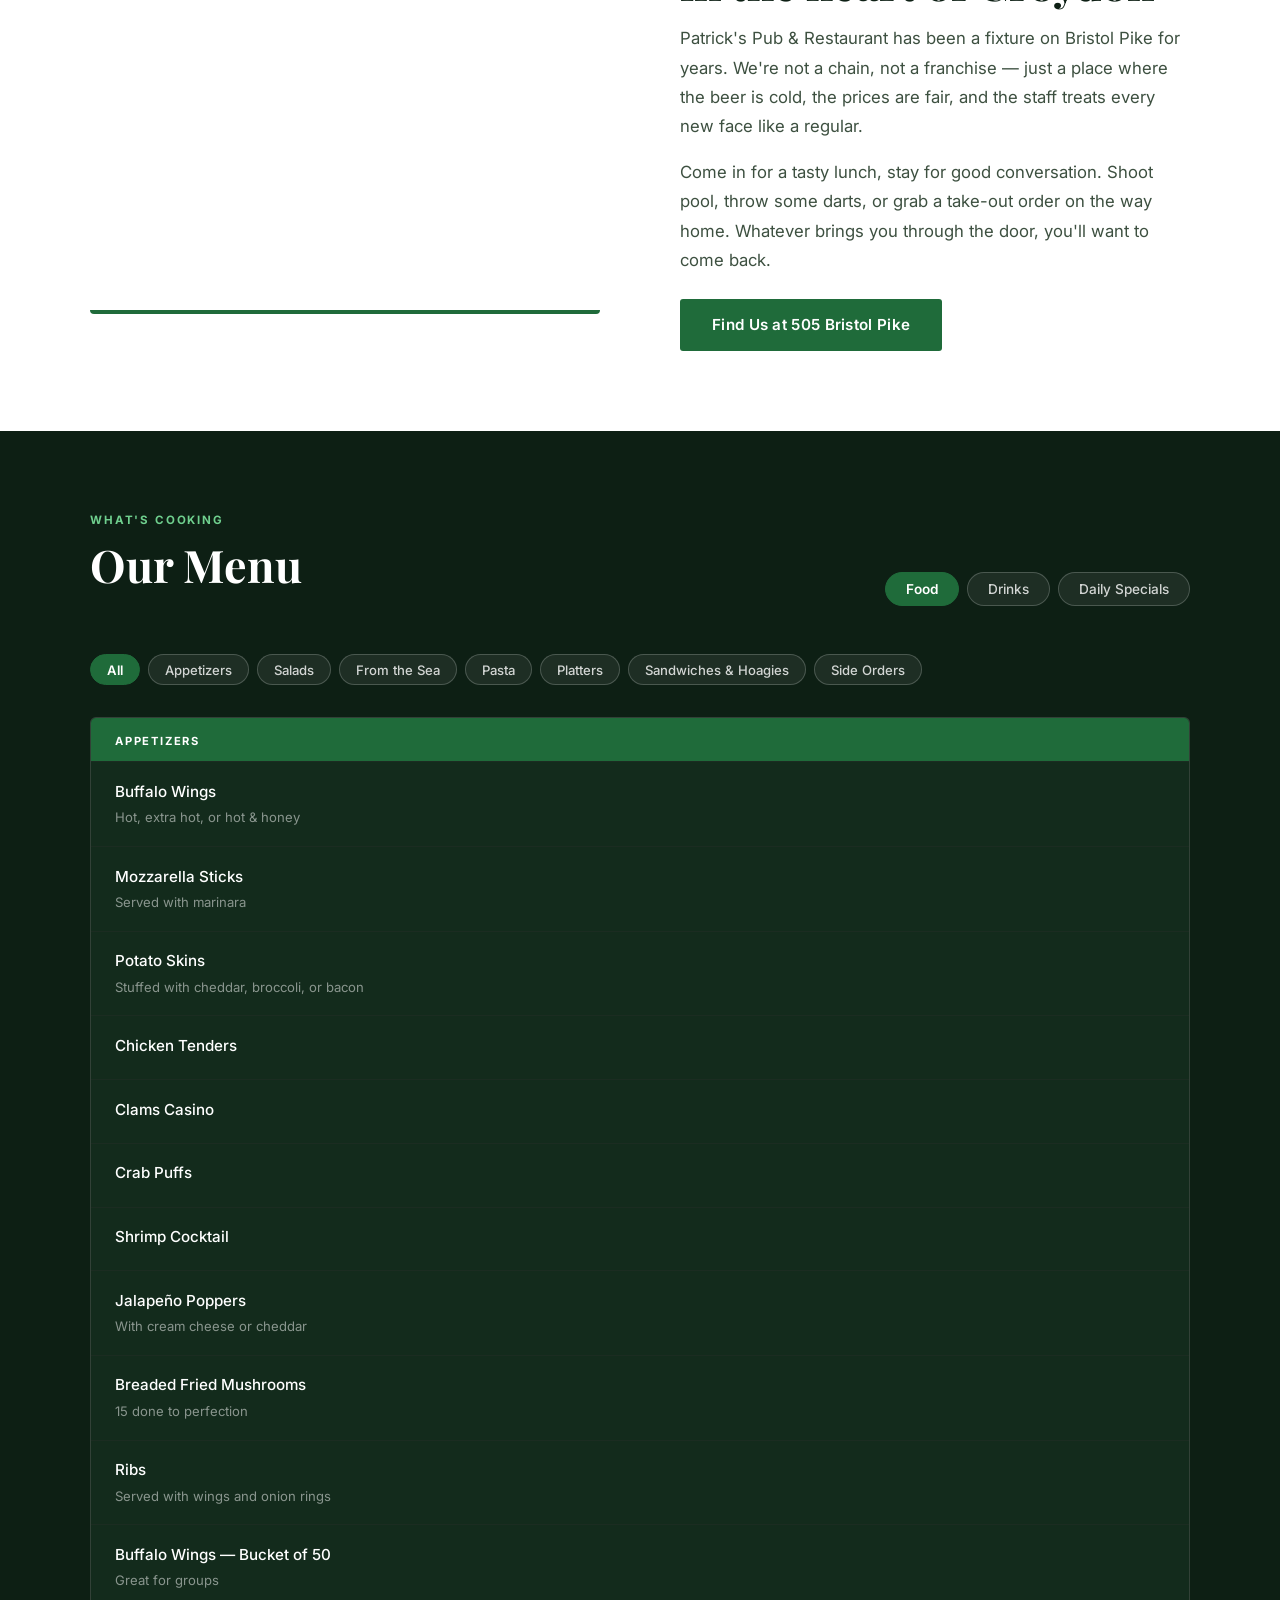
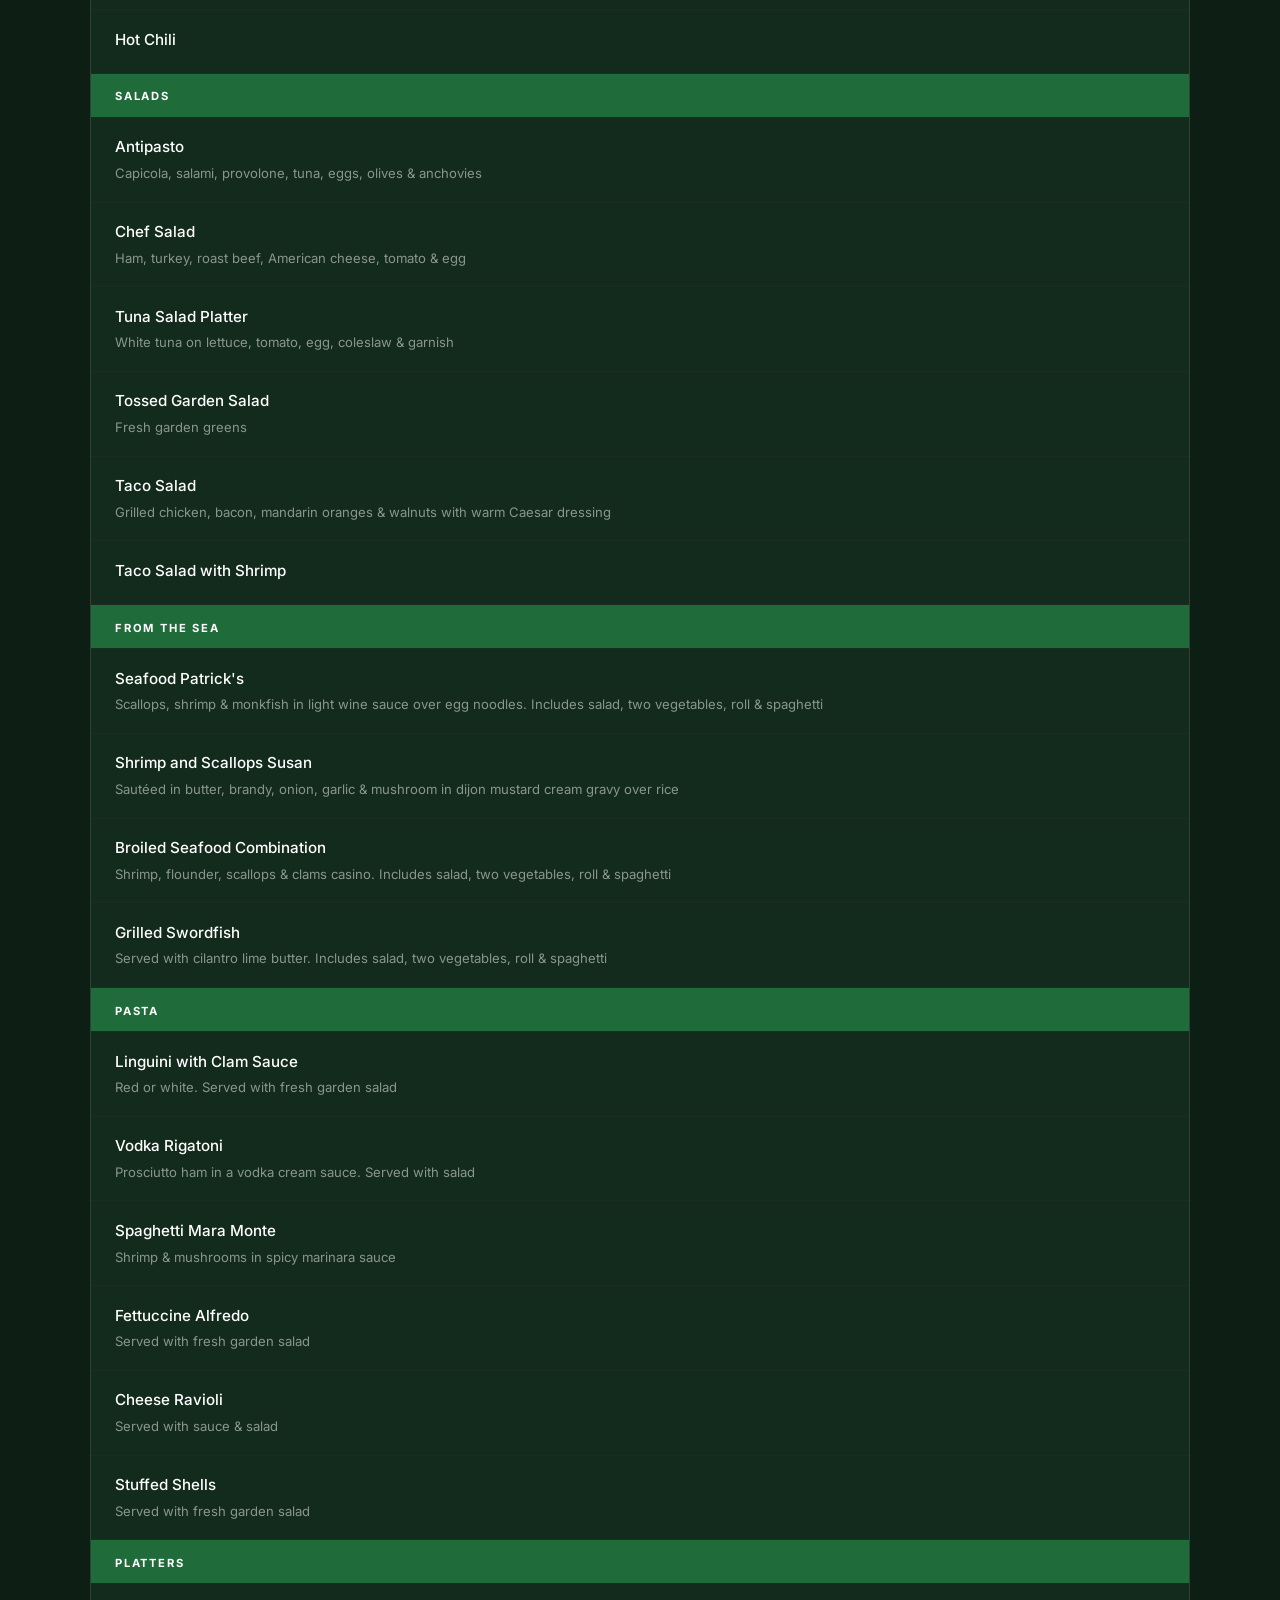
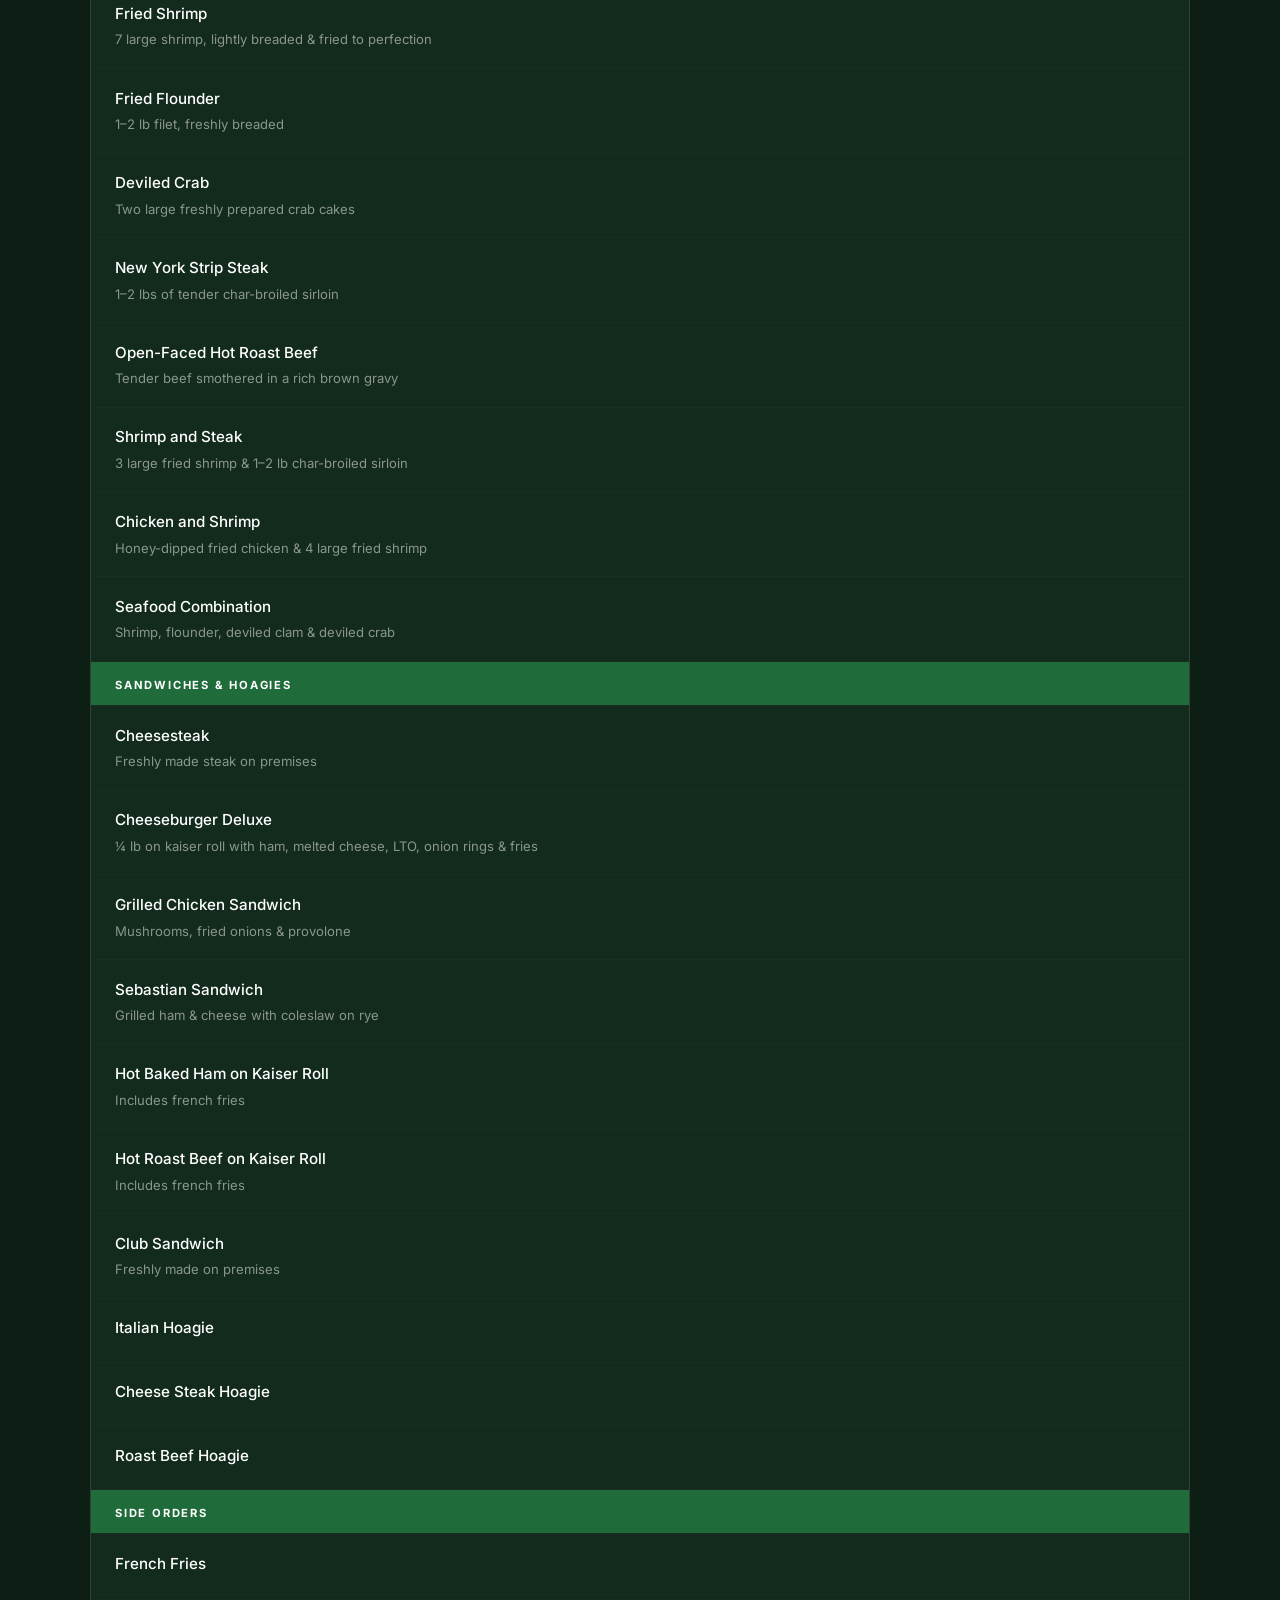
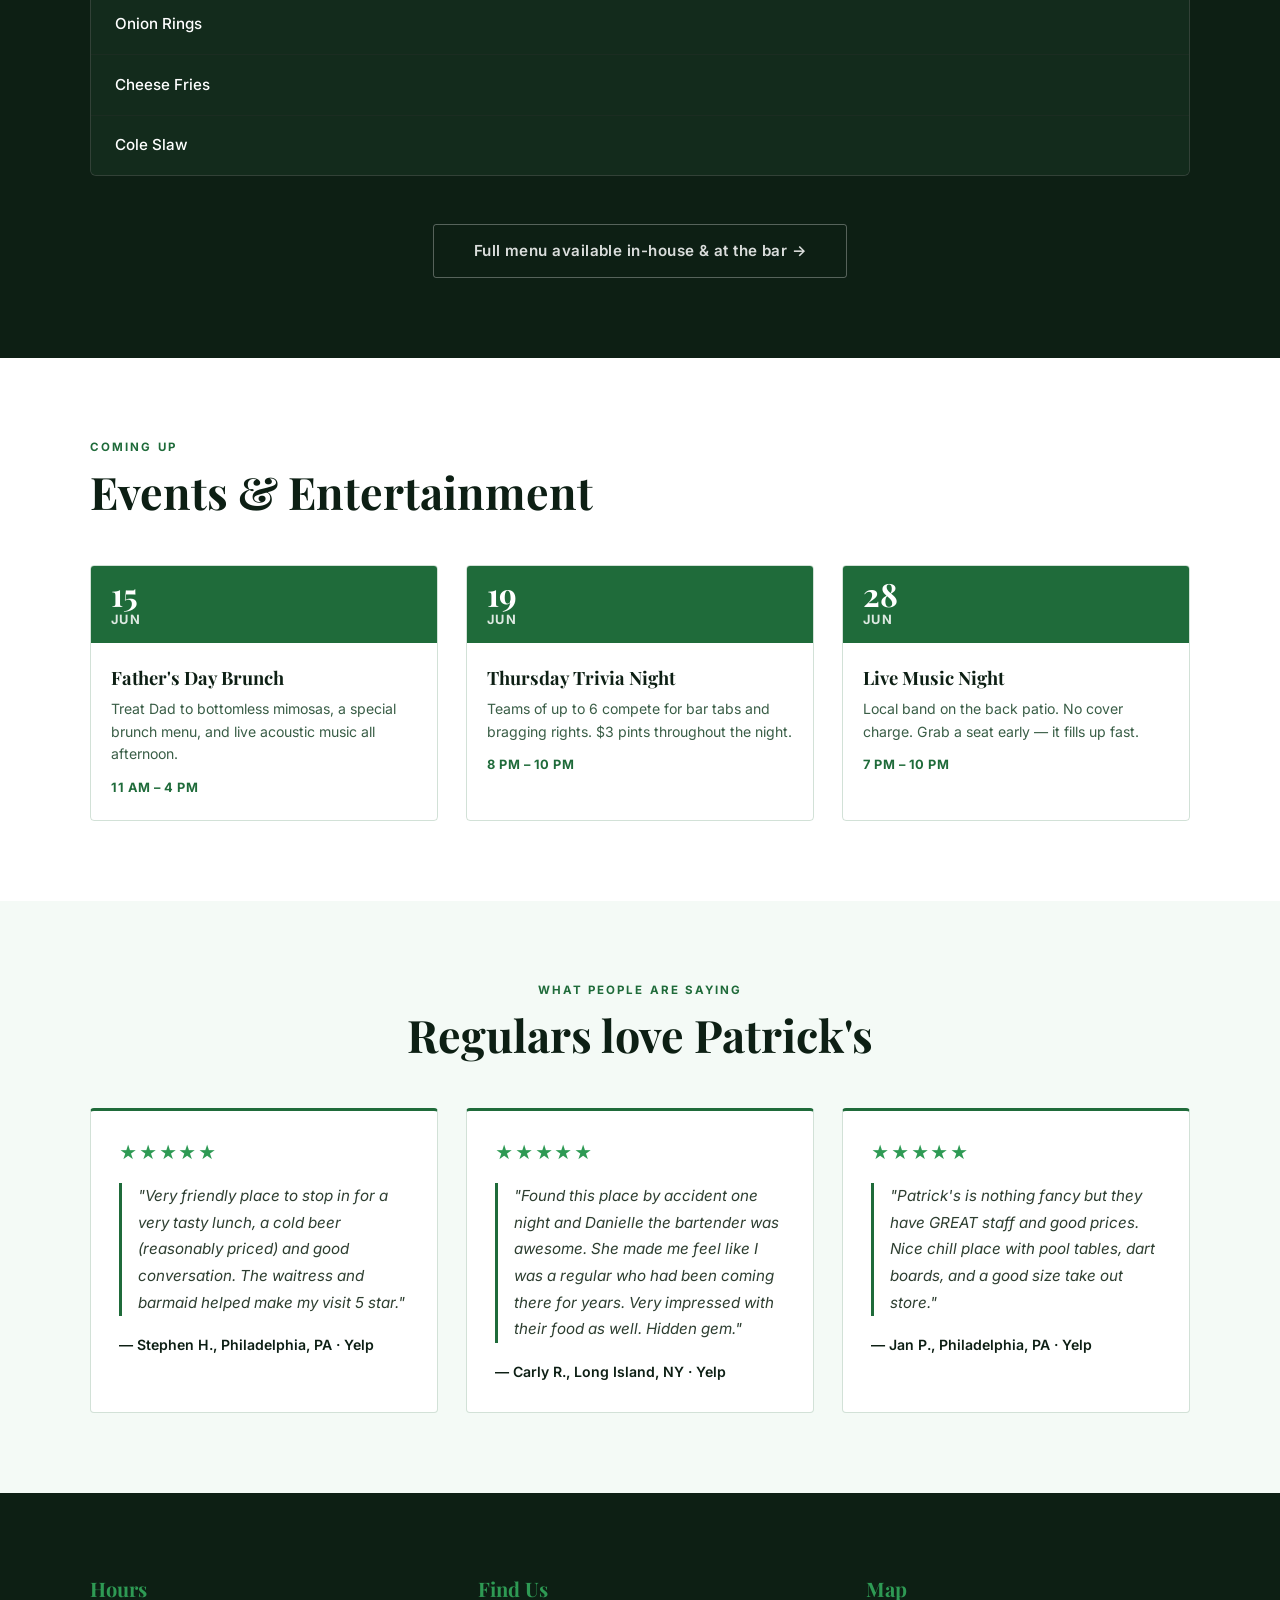
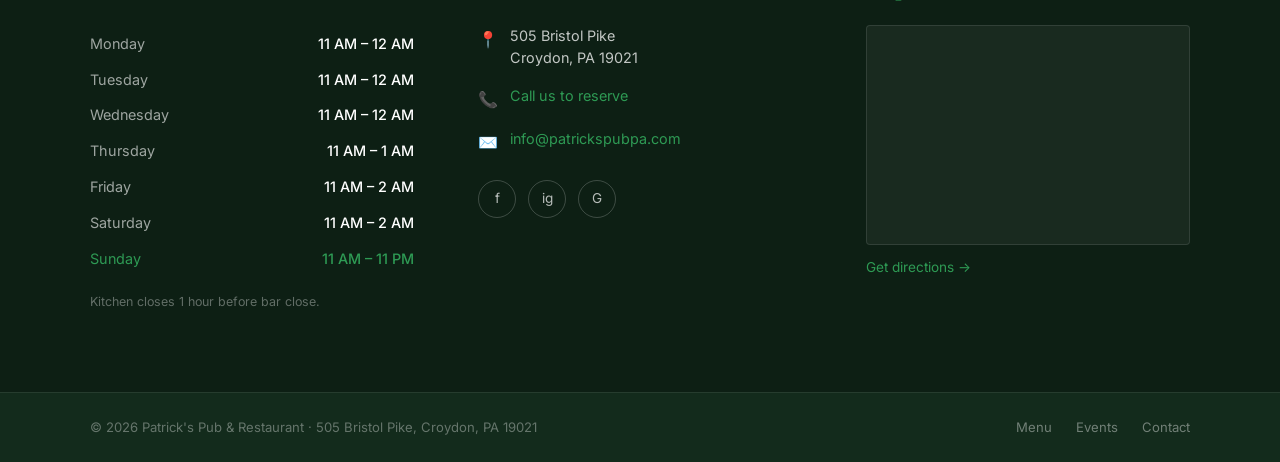
==== commit 6edc9280: "Remove emoji from Father's Day Weekend message" ====
--- a/index.html
+++ b/index.html
@@ -404,7 +404,7 @@
   @media (max-width: 900px) {
     .nav-links { display: none; }
     .hamburger { display: block; }
-    .nav-logo-text { display: none; }
+    .nav-logo-text { display: flex; }
     .about-grid { grid-template-columns: 1fr; gap: 2.5rem; }
     .features-grid { grid-template-columns: 1fr; }
     .menu-grid { grid-template-columns: 1fr; }
@@ -454,7 +454,7 @@
 
 <!-- INFO BAR -->
 <div class="info-bar">
-  🍀 Father's Day Weekend — Join us for brunch, specials &amp; live music! &nbsp;<a href="#events">See what's on →</a>
+   Father's Day Weekend — Join us for brunch, specials &amp; live music! &nbsp;<a href="#events">See what's on →</a>
 </div>
 
 <!-- HERO -->
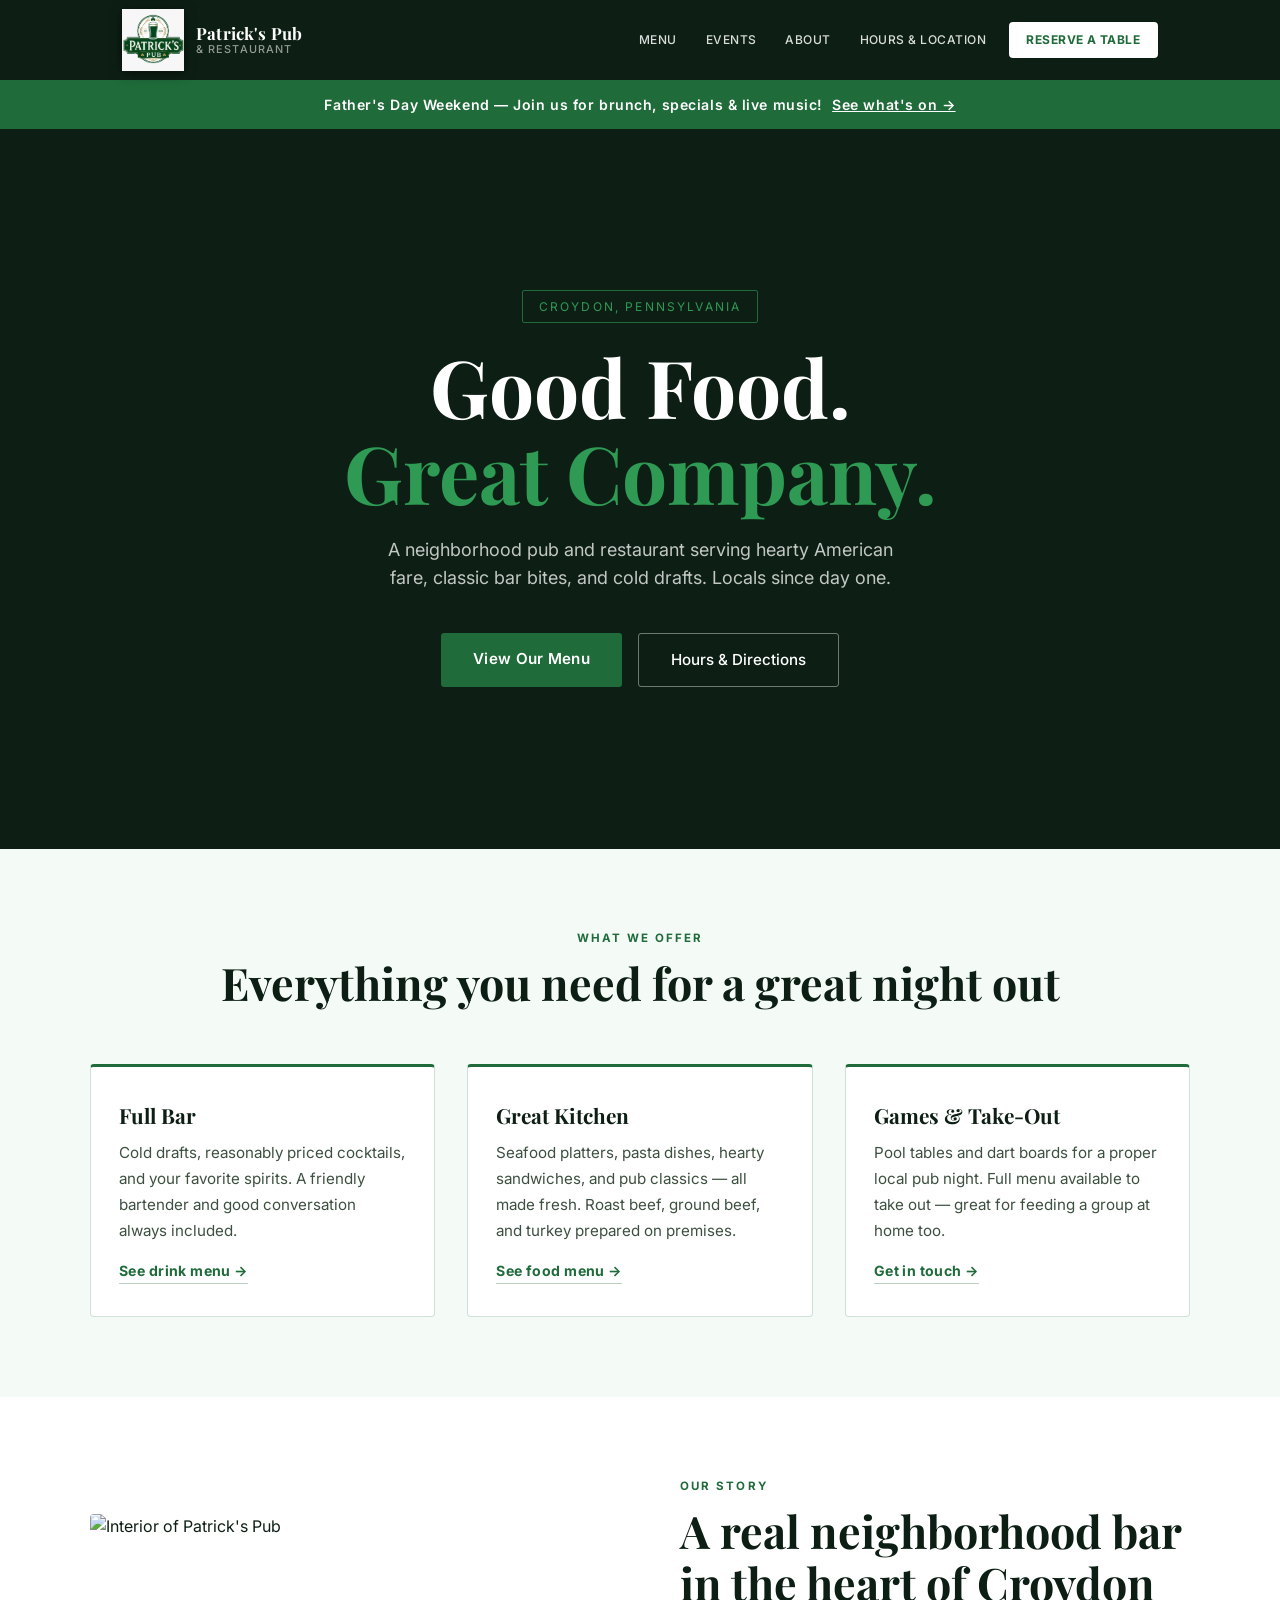
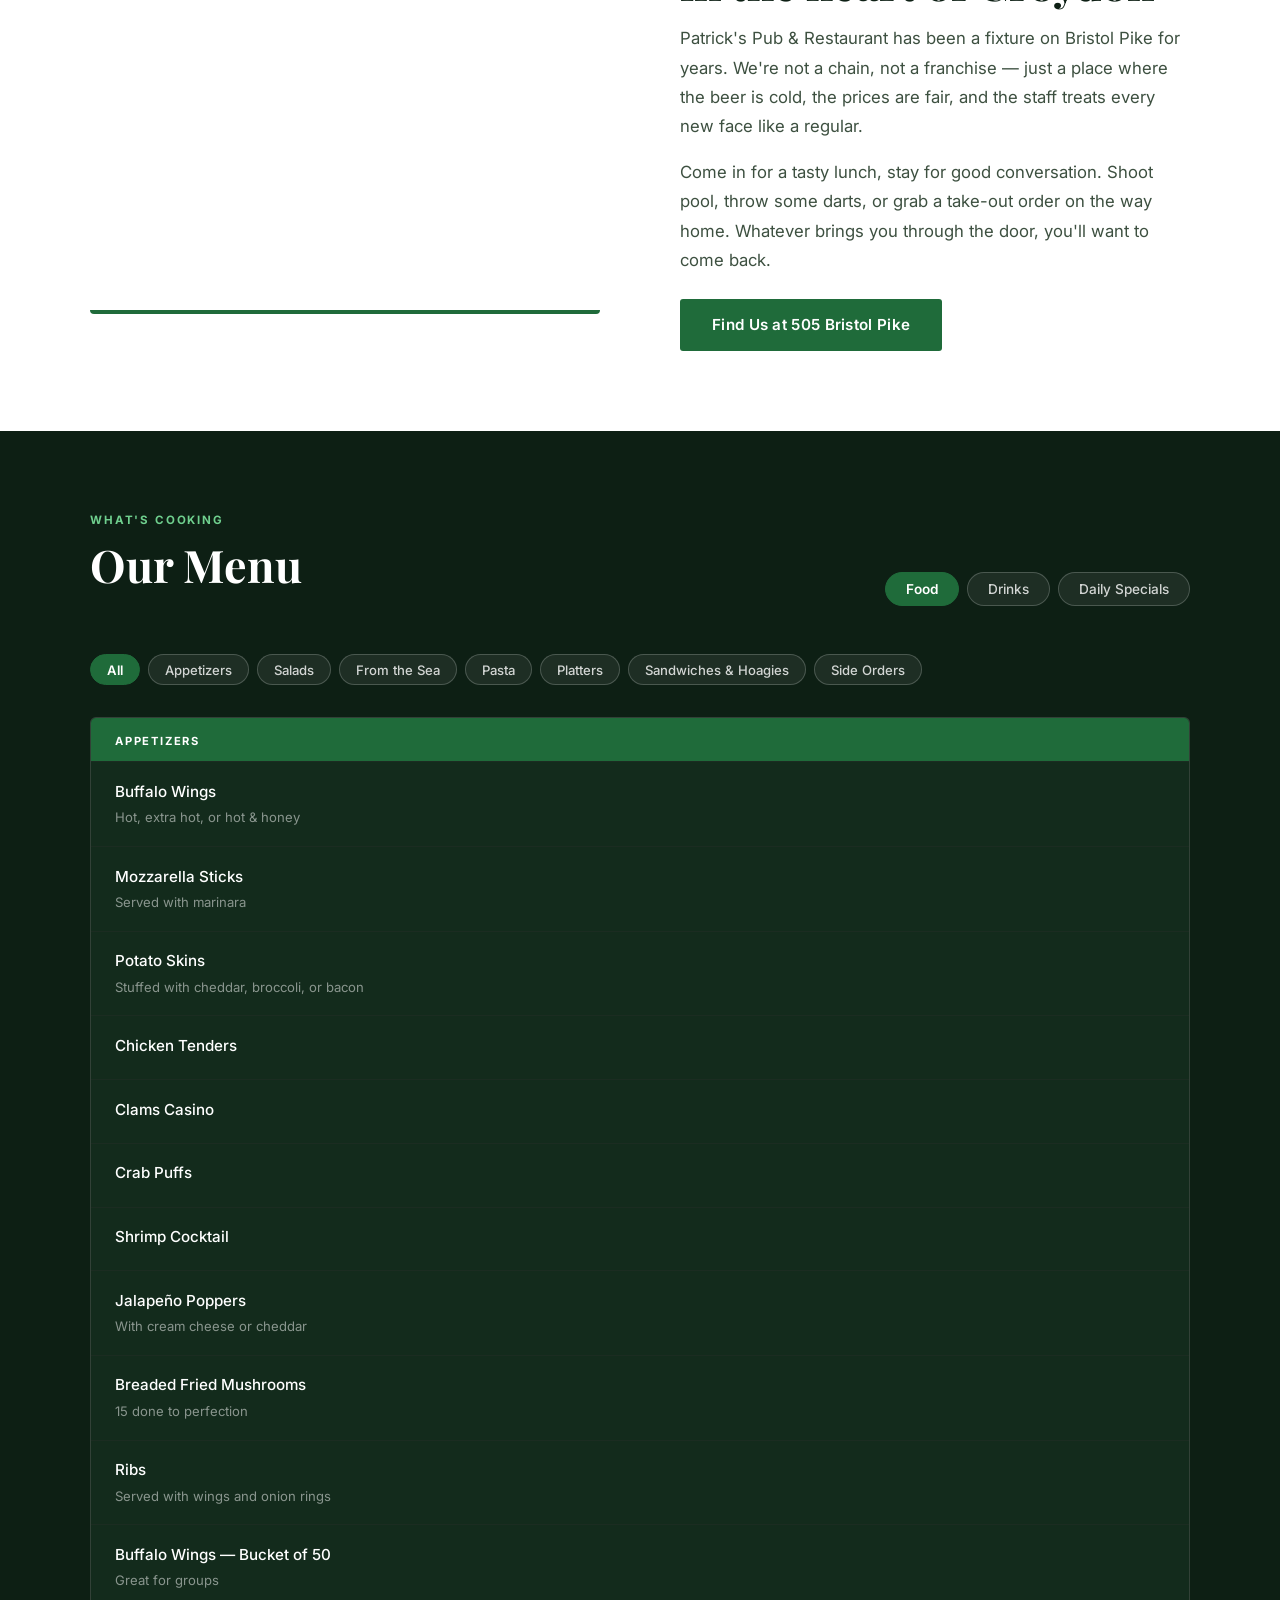
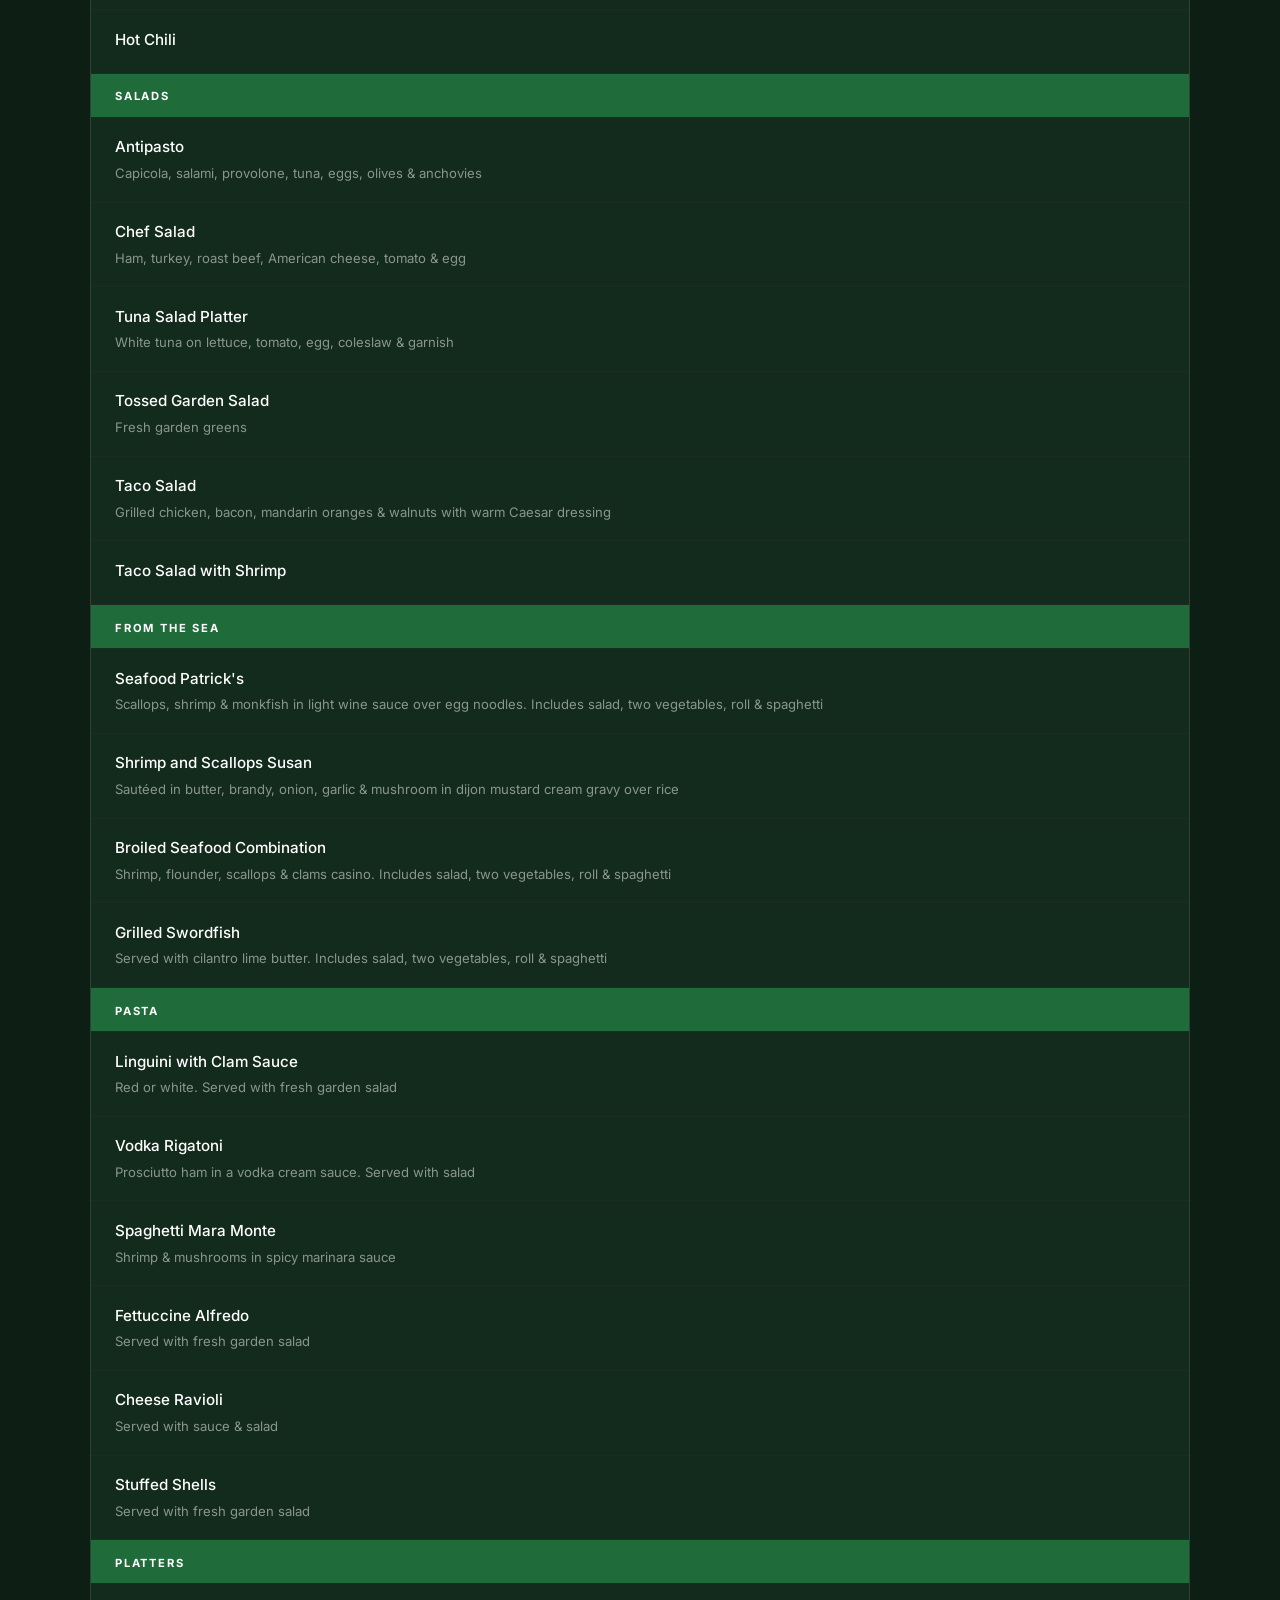
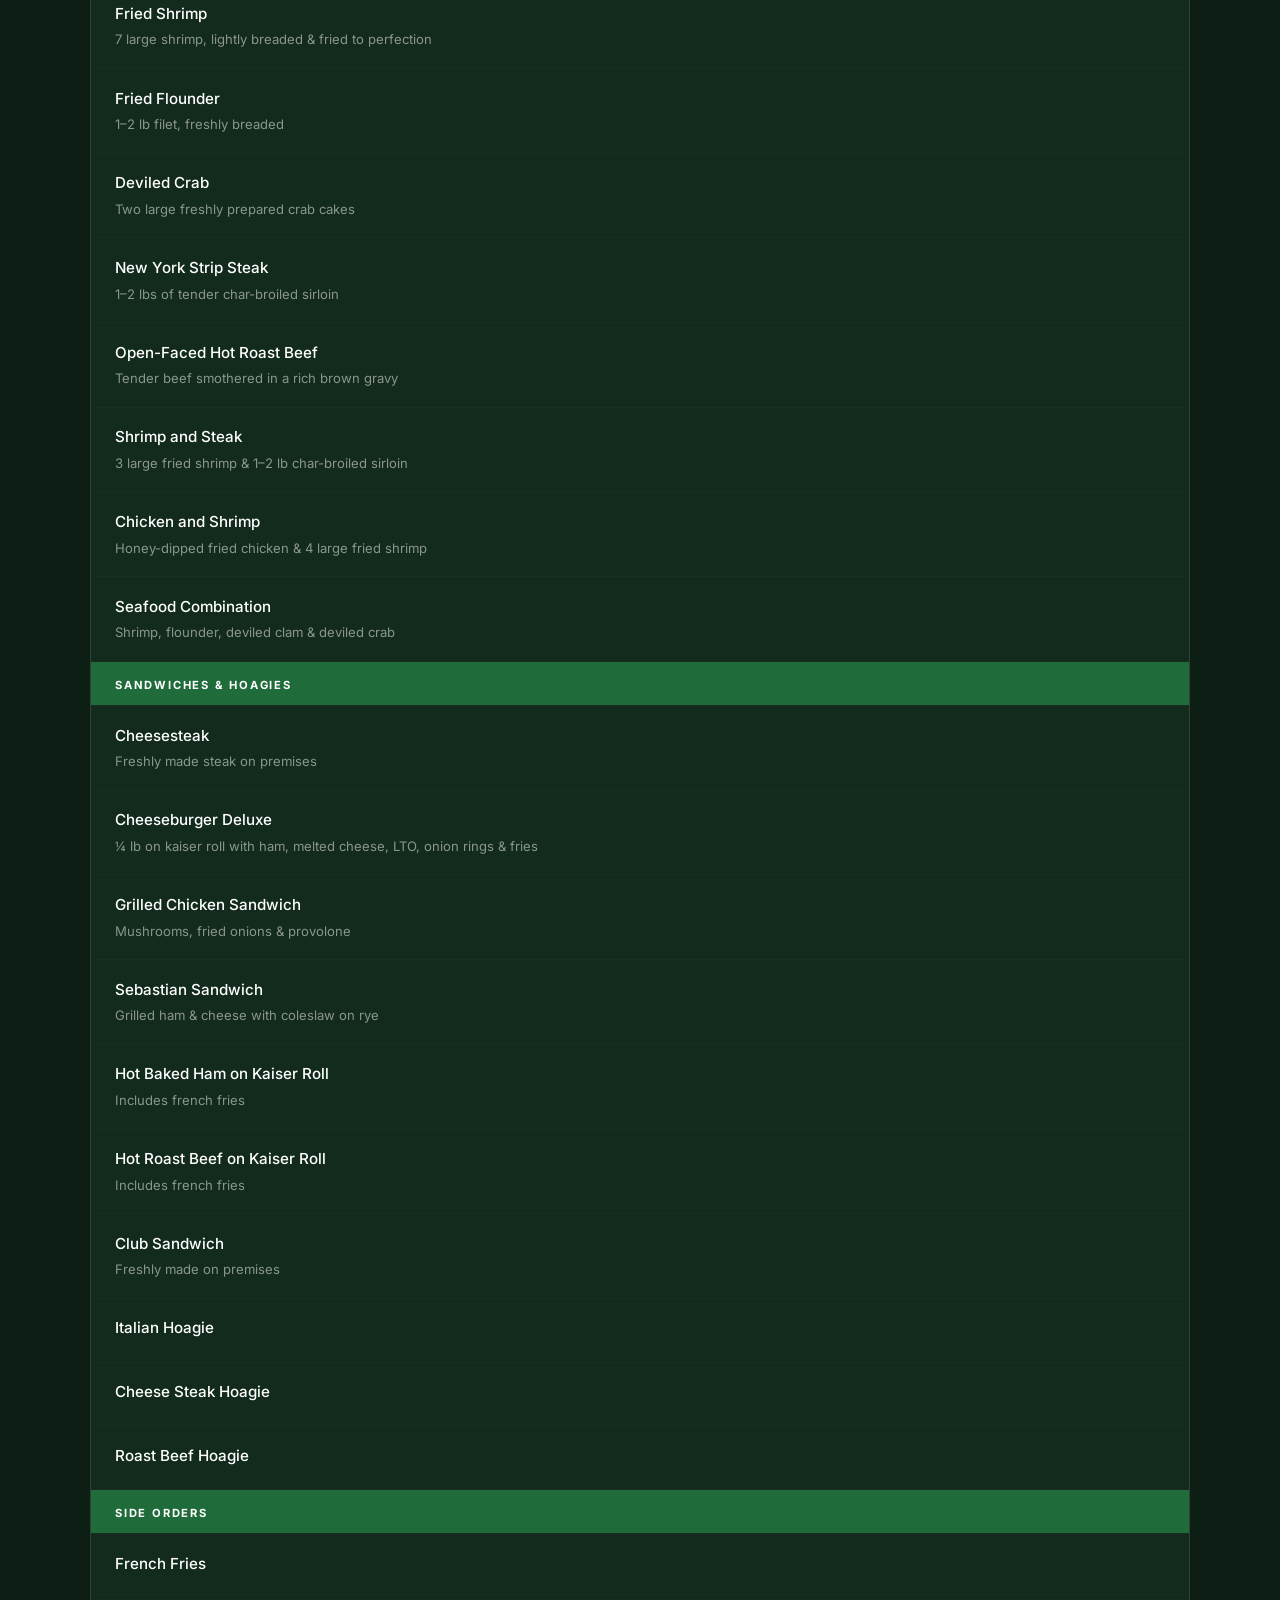
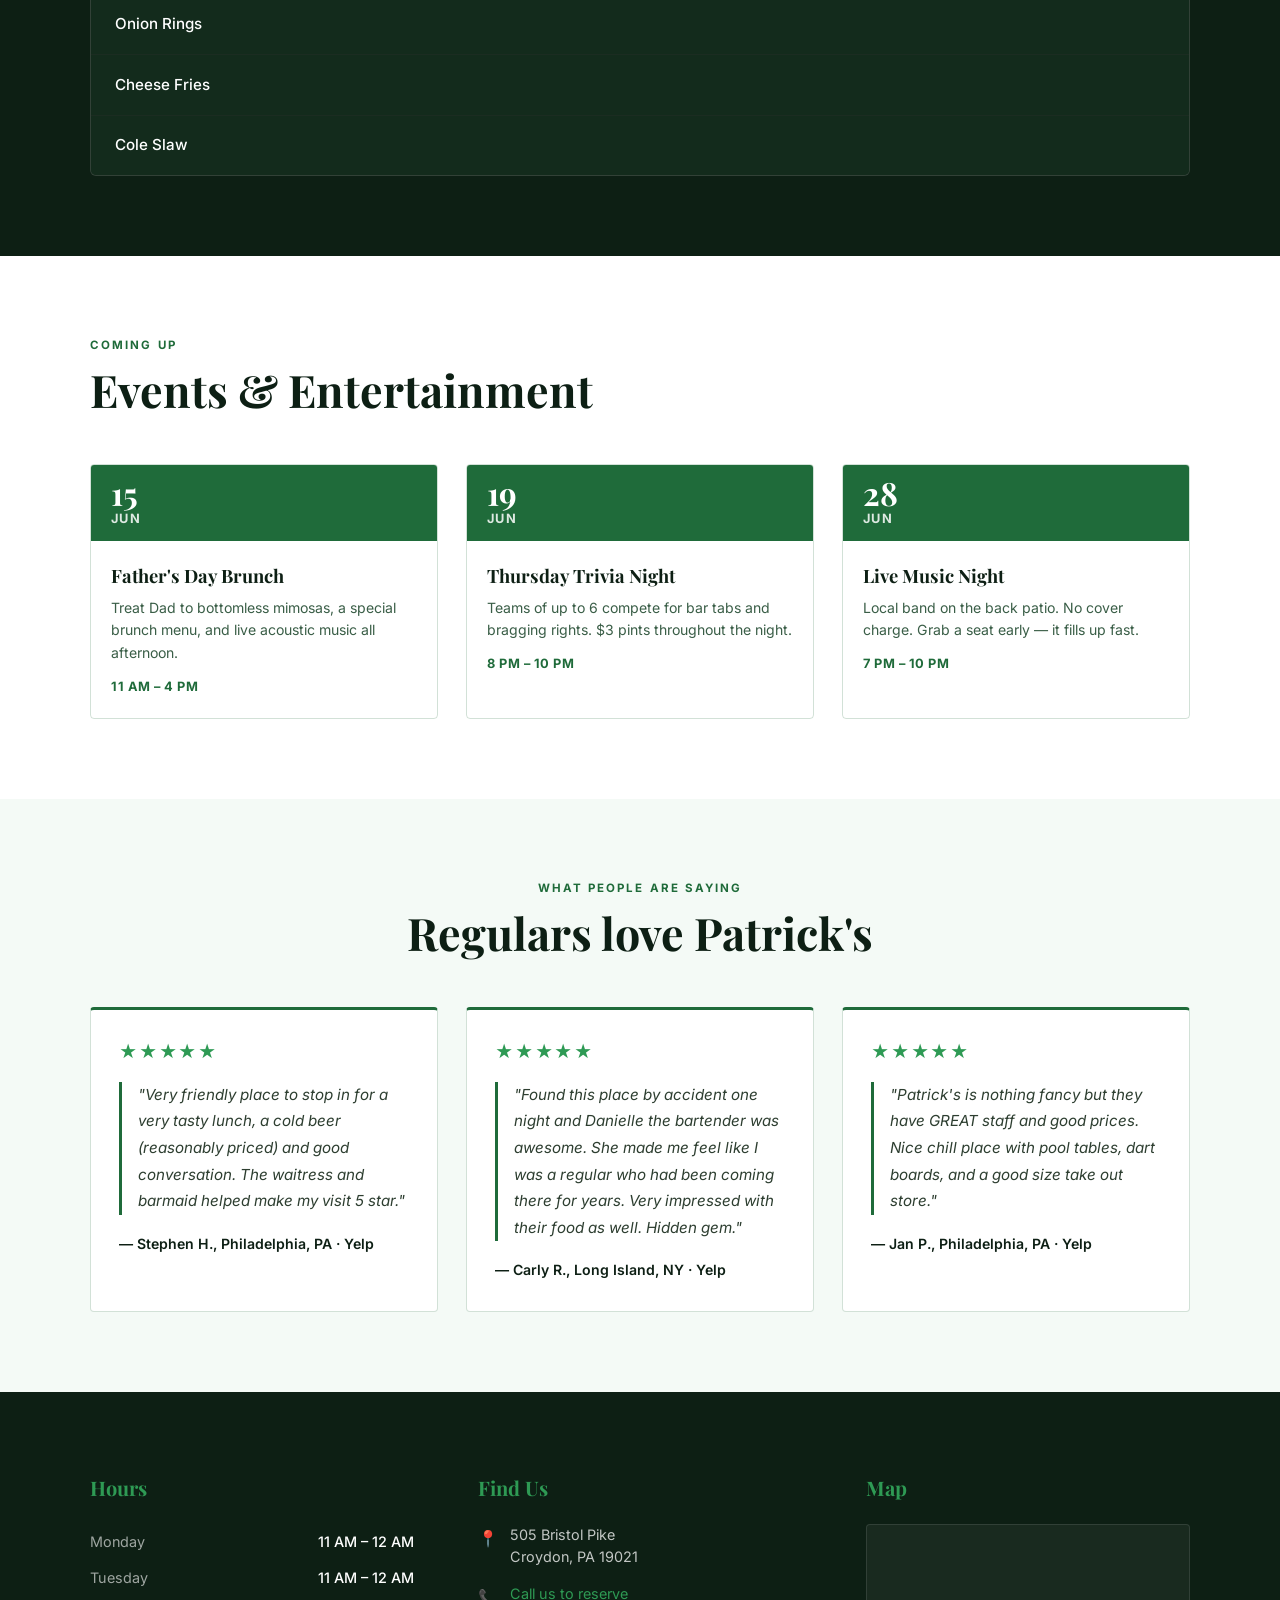
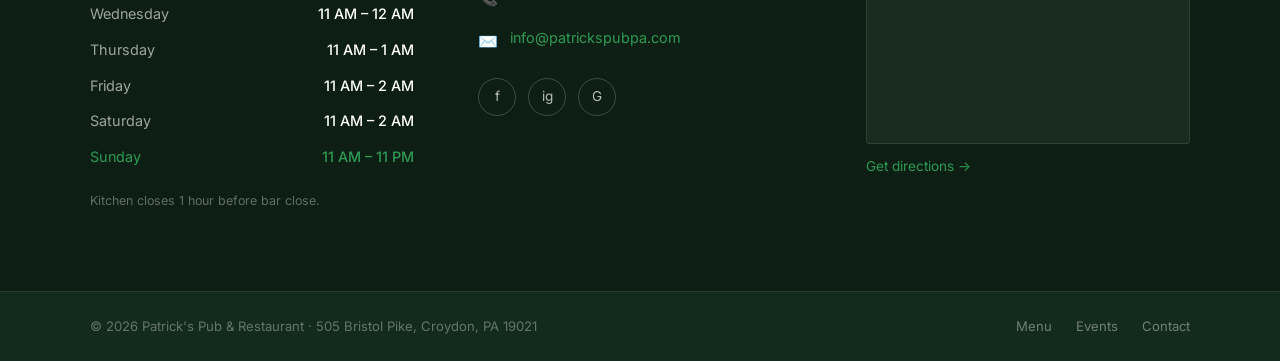
==== commit 29a6c36f: "Remove menu call-to-action from index.html Removed the call-to-action for the full menu availability" ====
--- a/index.html
+++ b/index.html
@@ -630,8 +630,6 @@
       <div class="menu-item"><div><div class="menu-item-name">Pool Tables &amp; Dart Boards</div><div class="menu-item-desc">Available every night — bring a team</div></div><div class="menu-item-price">Always</div></div>
       <div class="menu-item"><div><div class="menu-item-name">Take-Out Available</div><div class="menu-item-desc">Full menu available to go</div></div><div class="menu-item-price">Any Time</div></div>
     </div>
-
-    <div class="menu-cta"><a href="#location">Full menu available in-house &amp; at the bar →</a></div>
   </div>
 </section>
 
